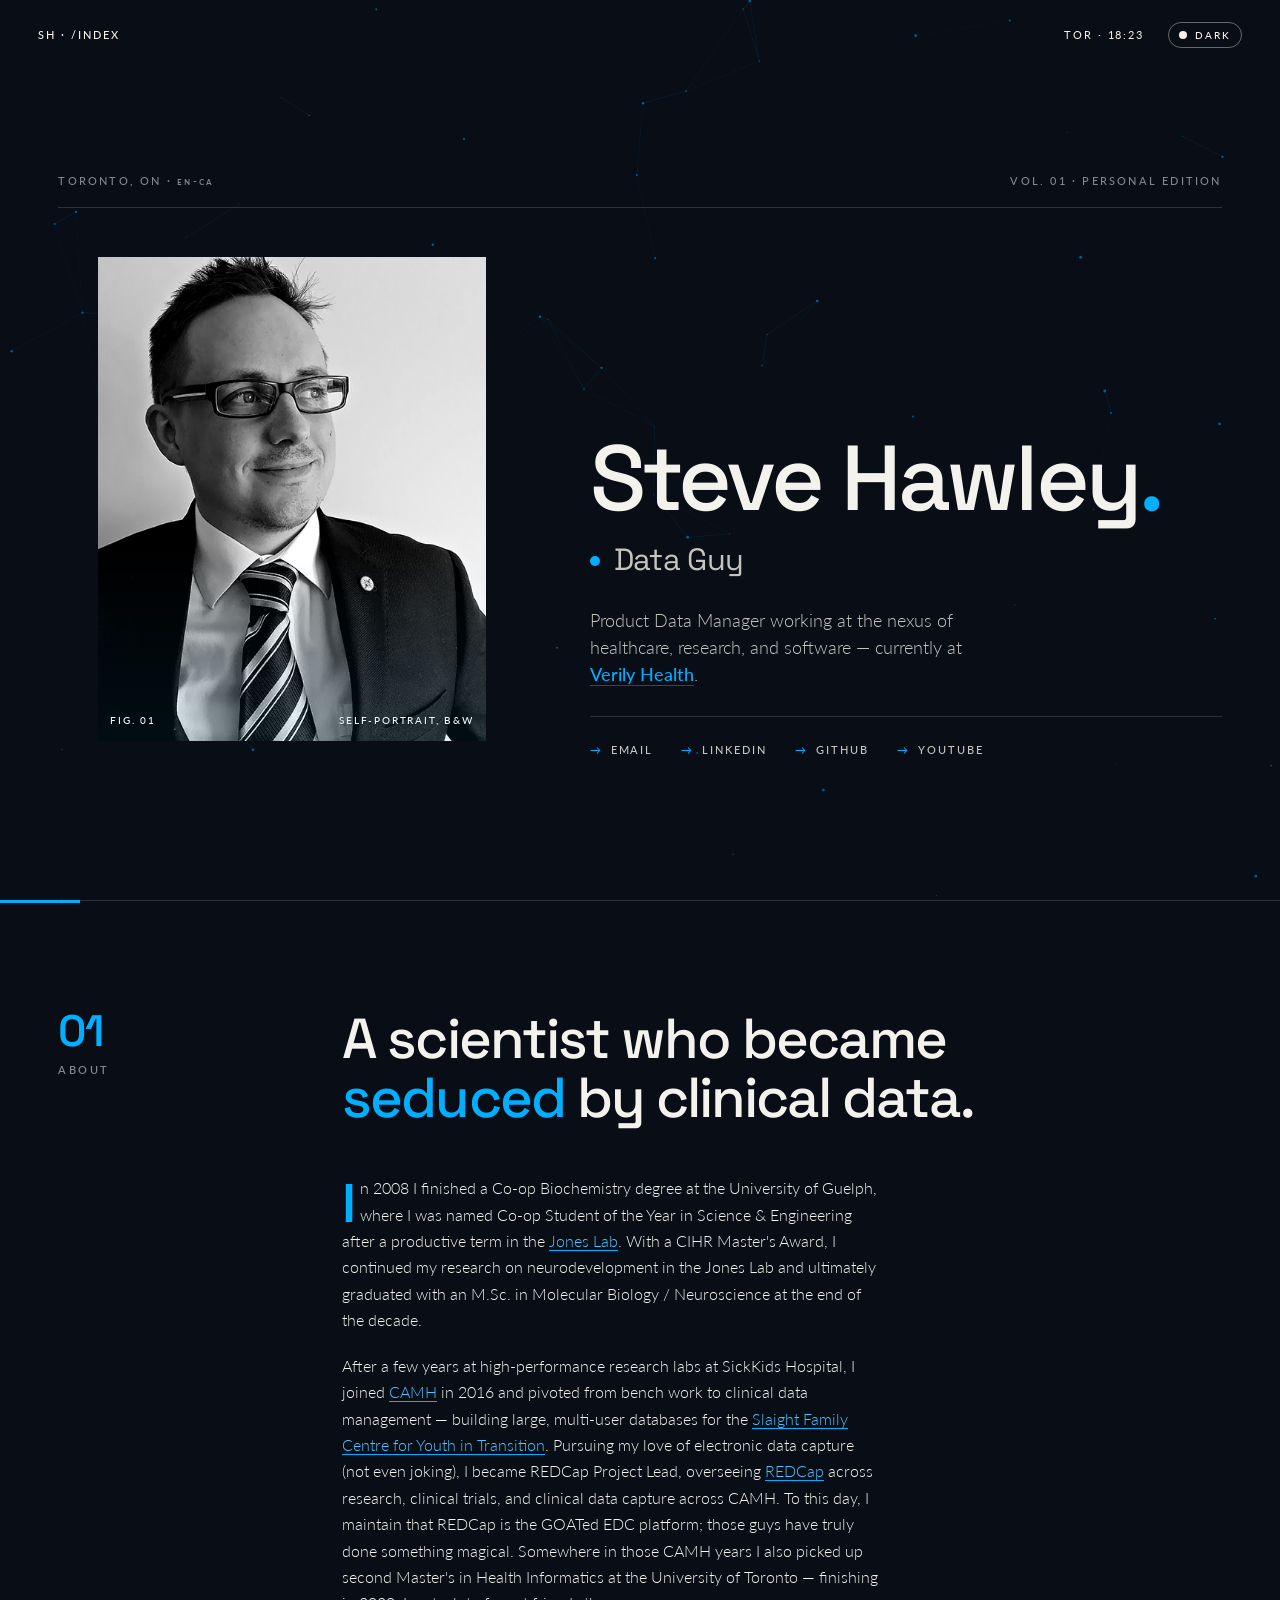
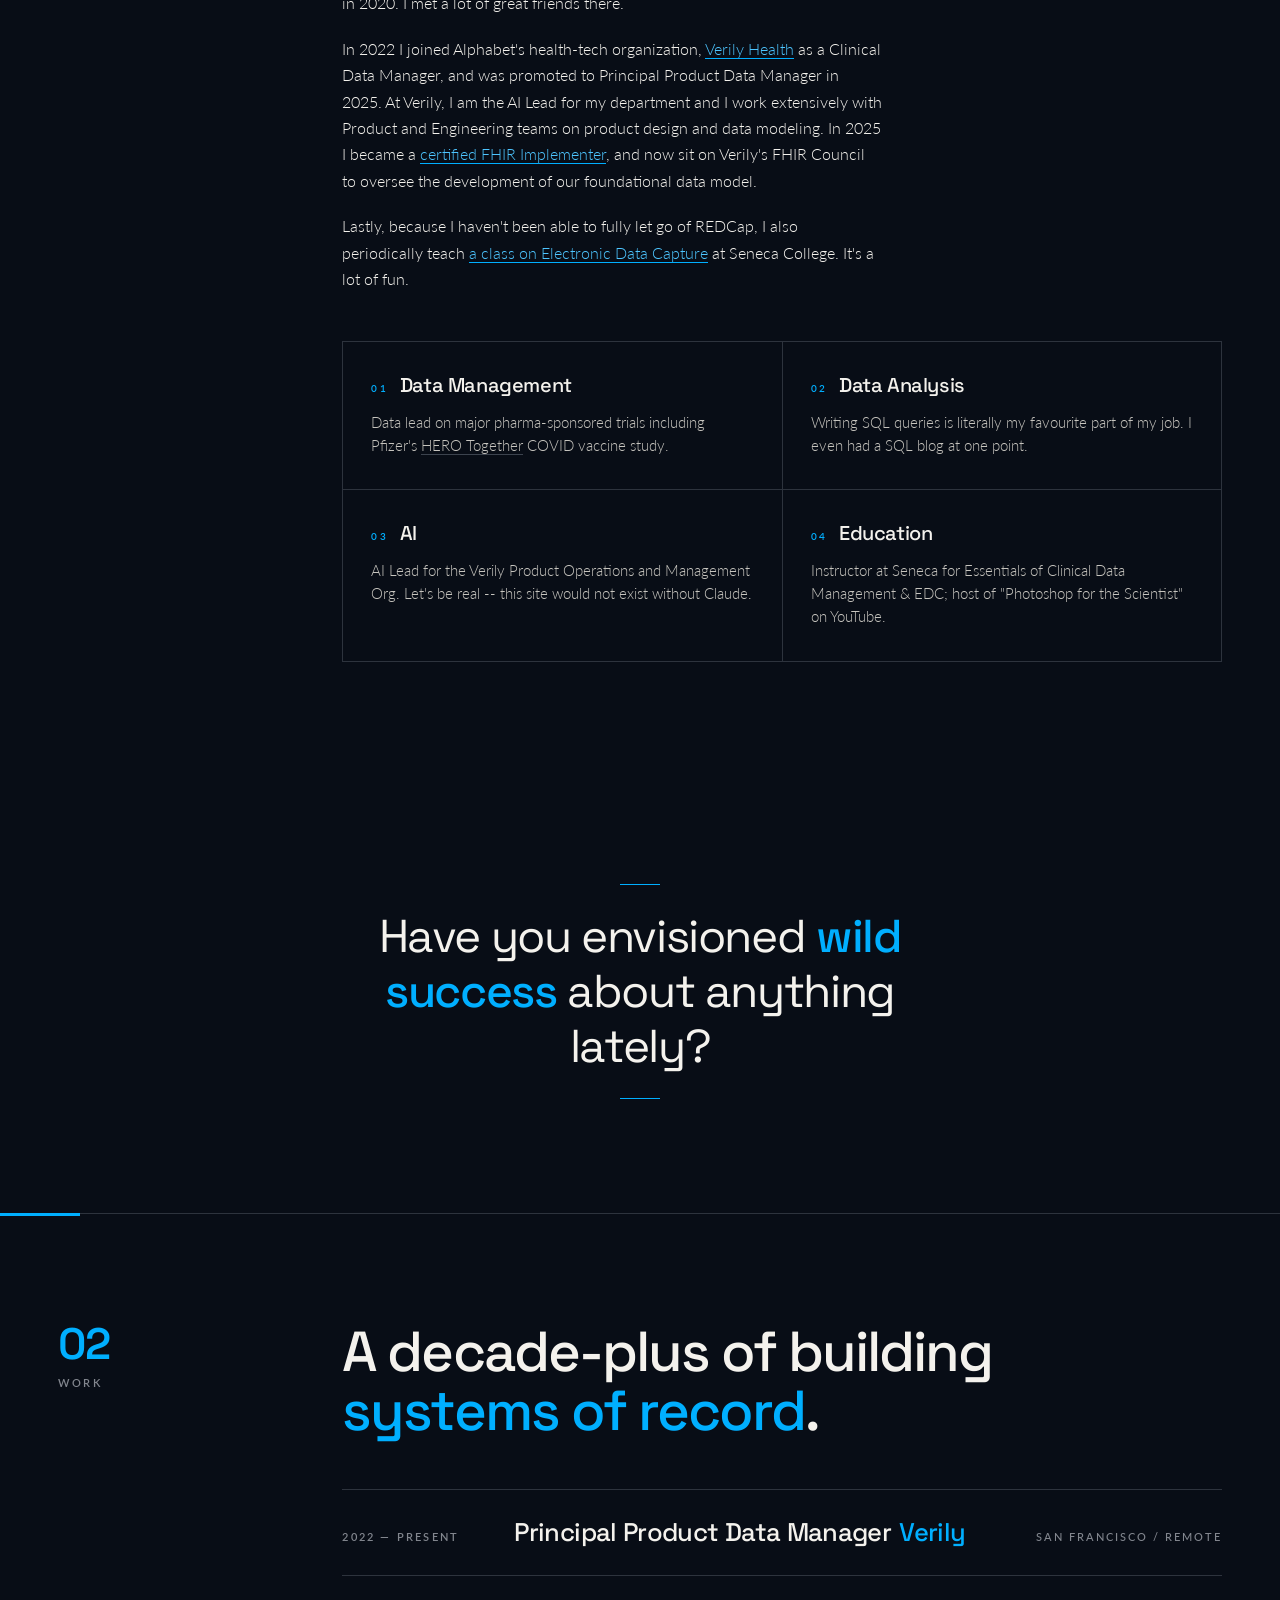
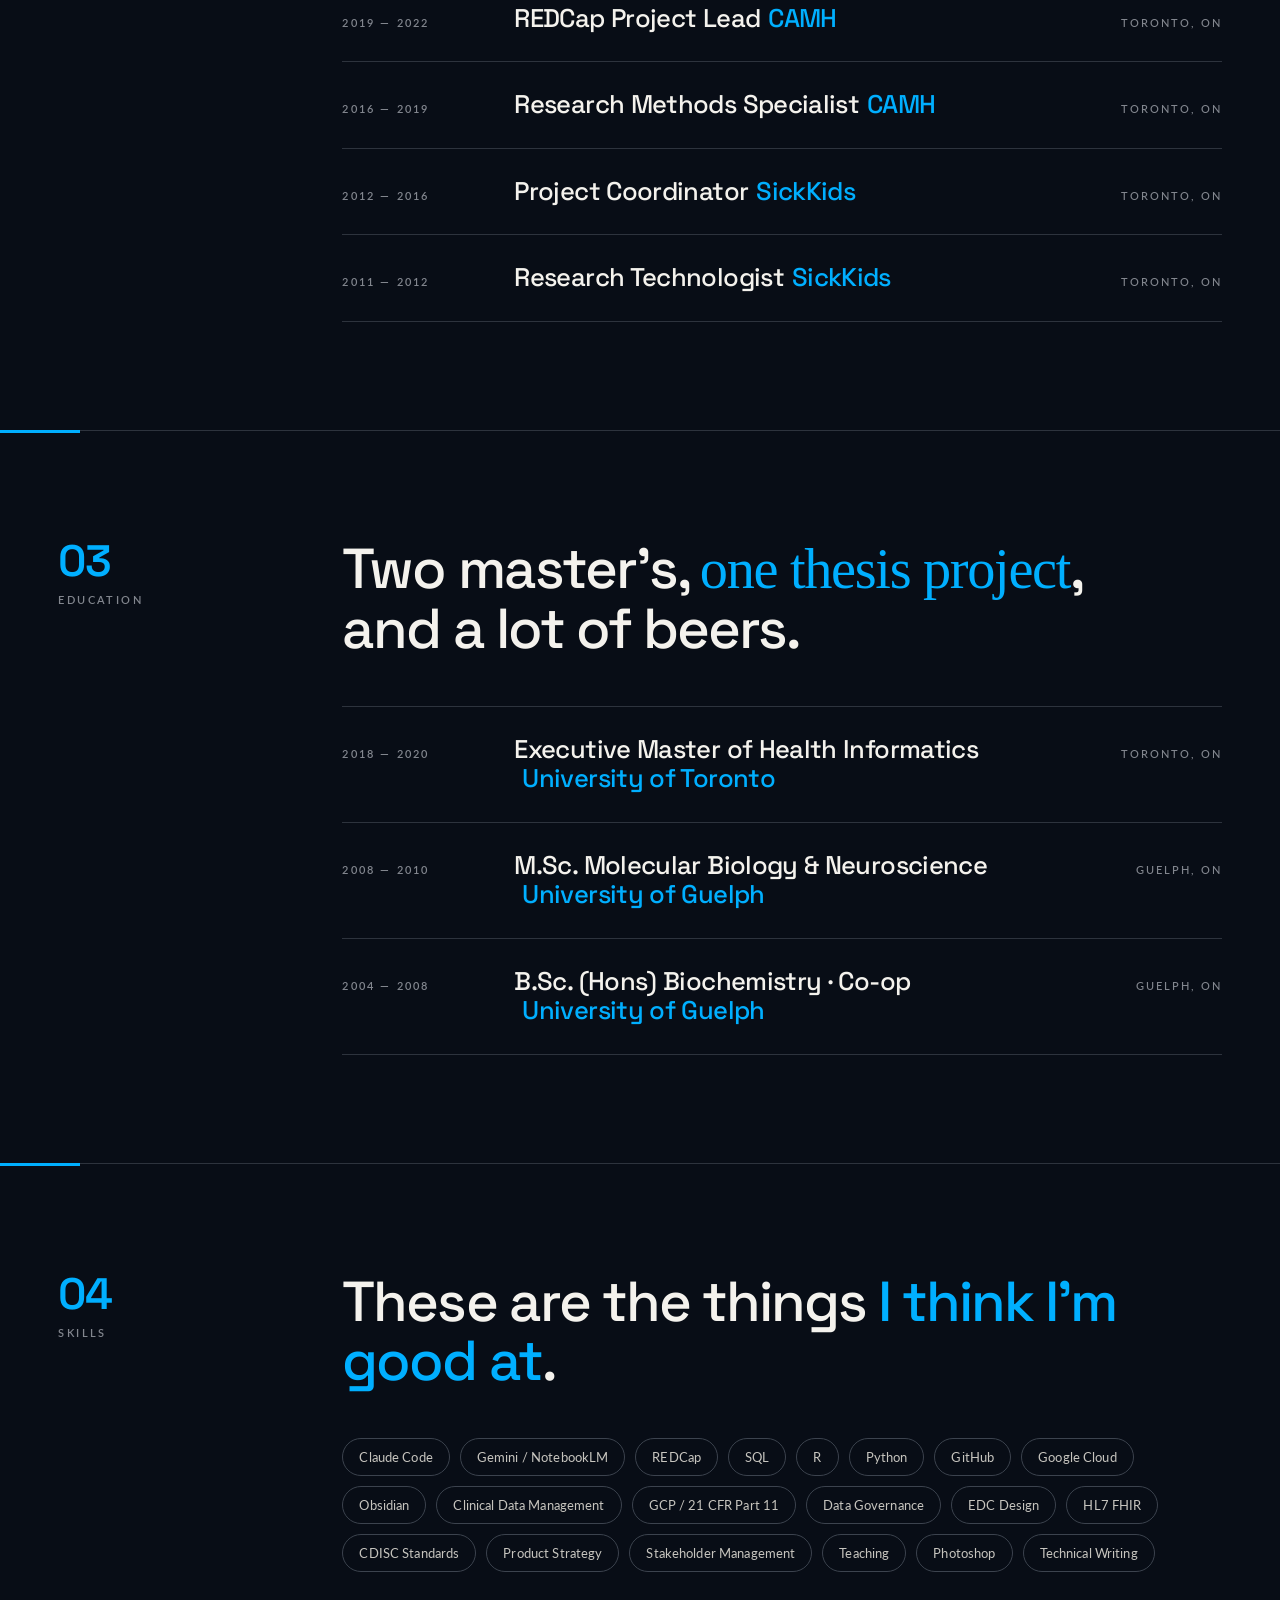
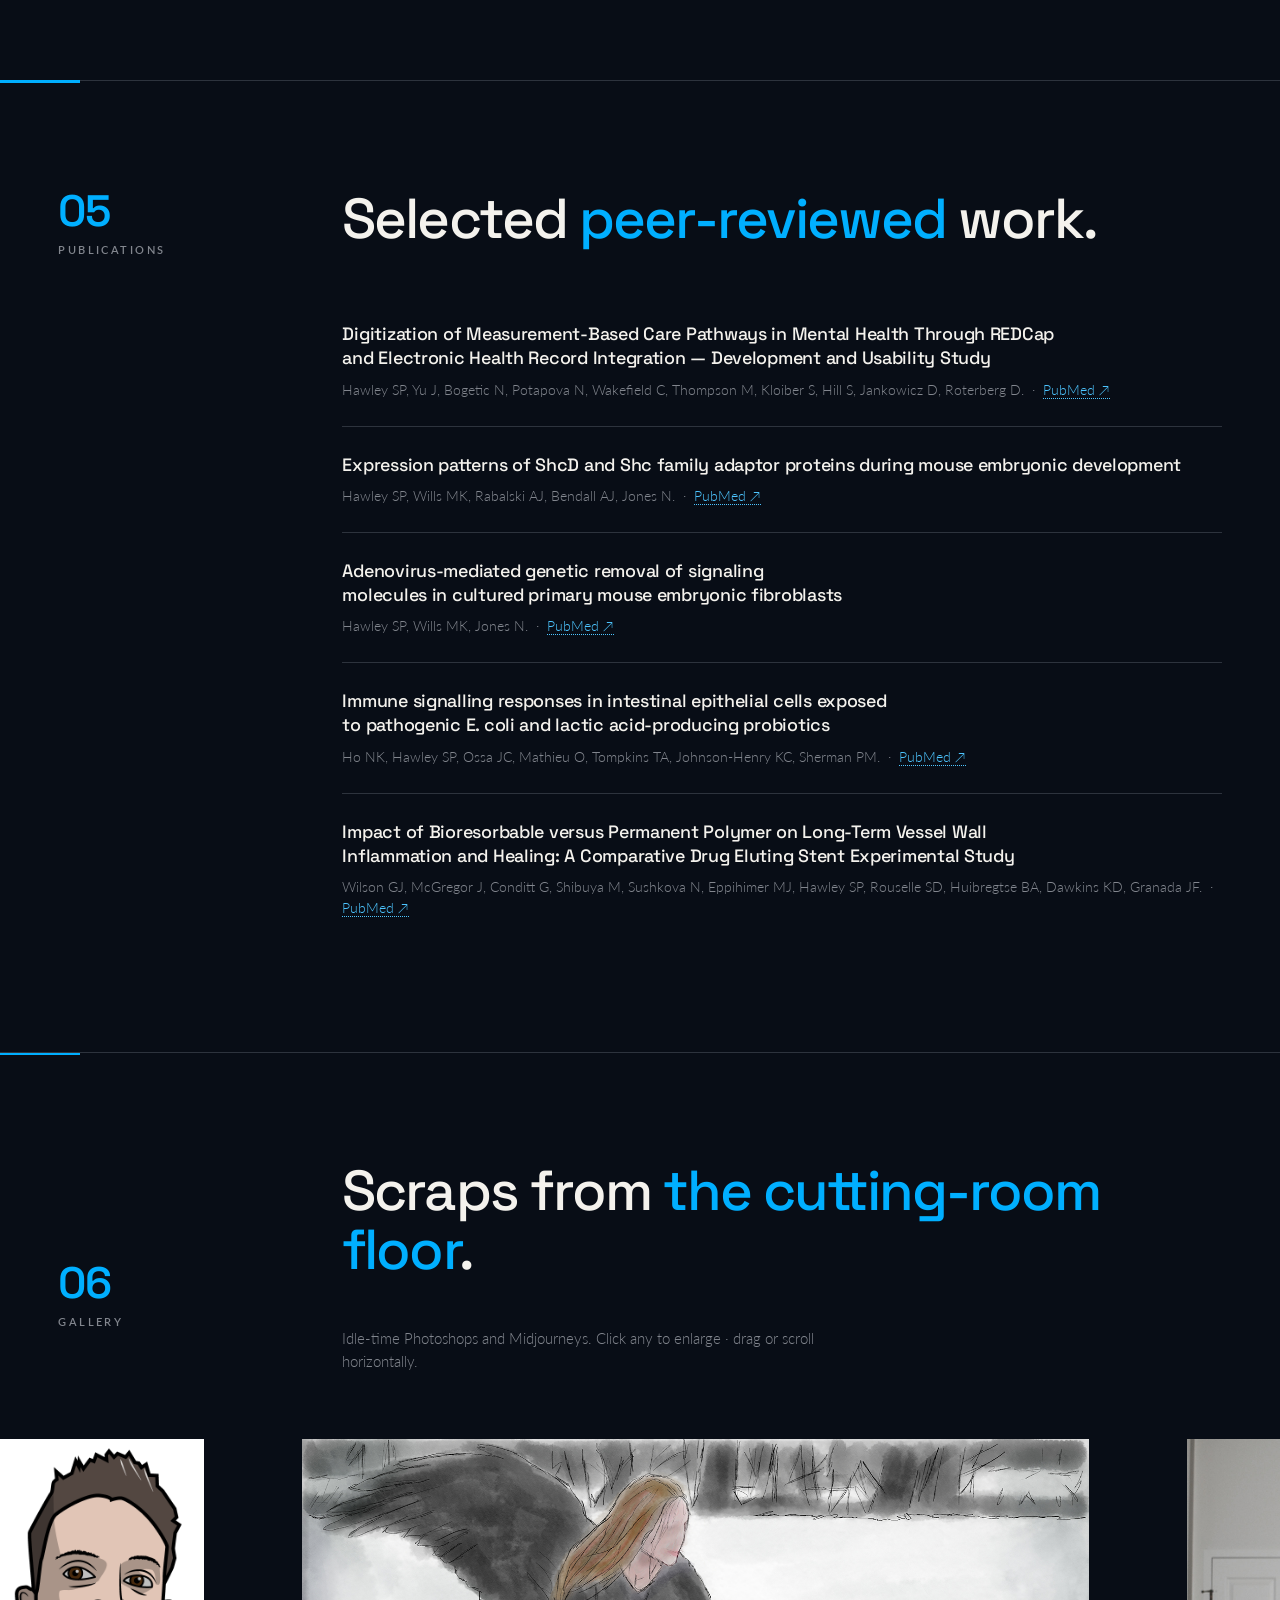
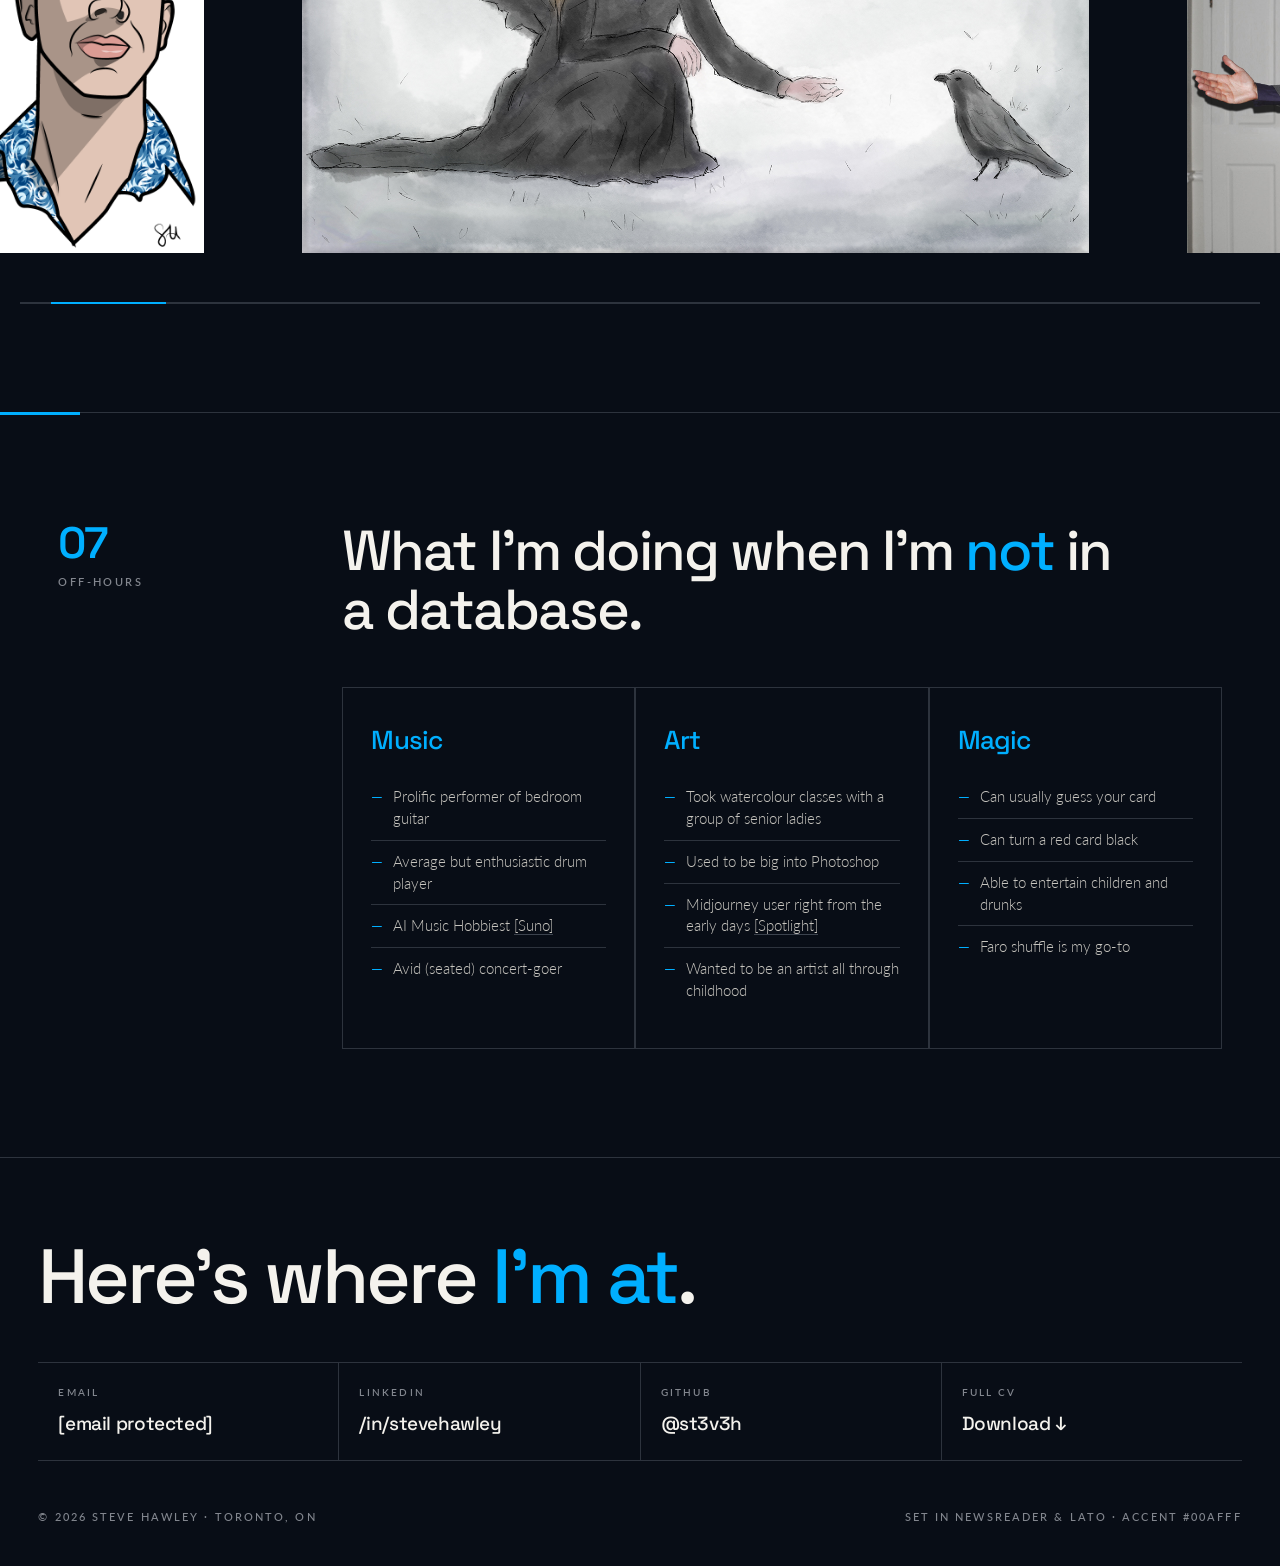
==== index.html @ 1d9aa297 "Update Verily link to use HTTPS" ====
<!DOCTYPE html>
<html lang="en">
<head>
<meta charset="utf-8">
<meta name="viewport" content="width=device-width, initial-scale=1">
<title>Steve Hawley — Product Data Manager</title>

<link rel="preconnect" href="https://fonts.googleapis.com">
<link rel="preconnect" href="https://fonts.gstatic.com" crossorigin>
<link href="https://fonts.googleapis.com/css2?family=Instrument+Serif:ital@0;1&family=Lato:wght@100;300;400;700;900&family=Space+Grotesk:wght@300;400;500;600;700&display=swap" rel="stylesheet">

<script>
  // Tweakable defaults — these live between the markers so the host can persist edits.
  window.__TWEAKS = /*EDITMODE-BEGIN*/{
    "layout": "editorial",
    "background": "particles",
    "accent": "#00afff",
    "theme": "dark"
  }/*EDITMODE-END*/;
</script>

<style>
  :root {
    --accent: #00afff;
    --accent-ink: #0079b3;

    /* Light (default) */
    --bg: oklch(0.985 0.004 85);
    --bg-2: oklch(0.965 0.006 85);
    --bg-3: oklch(0.94 0.008 85);
    --ink: oklch(0.18 0.015 260);
    --ink-2: oklch(0.32 0.015 260);
    --ink-3: oklch(0.52 0.012 260);
    --rule: oklch(0.88 0.01 260);
    --rule-2: oklch(0.82 0.012 260);
    --paper: oklch(1 0 0);

    --display: 'Space Grotesk', 'Lato', -apple-system, sans-serif;
    --serif: 'Instrument Serif', 'Iowan Old Style', Georgia, serif;
    --sans: 'Lato', -apple-system, BlinkMacSystemFont, 'Segoe UI', sans-serif;
    --meta: 'Lato', sans-serif;

    --container: 1240px;
    --gutter: clamp(20px, 3vw, 48px);
  }

  [data-theme="dark"] {
    --bg:  oklch(0.16 0.02 260);
    --bg-2: oklch(0.195 0.022 260);
    --bg-3: oklch(0.23 0.024 260);
    --ink: oklch(0.96 0.006 85);
    --ink-2: oklch(0.82 0.008 85);
    --ink-3: oklch(0.62 0.012 260);
    --rule: oklch(0.32 0.02 260);
    --rule-2: oklch(0.38 0.022 260);
    --paper: oklch(0.14 0.02 260);
    --accent-ink: #4dc5ff;
  }

  /* Global em: never serif italic; blue accents come from specific rules */
  em { font-style: normal; font-family: inherit; }

  * { box-sizing: border-box; }
  html, body { margin: 0; padding: 0; }
  html { scroll-behavior: smooth; }

  body {
    background: var(--bg);
    color: var(--ink);
    font-family: var(--sans);
    font-weight: 400;
    line-height: 1.55;
    font-size: 17px;
    -webkit-font-smoothing: antialiased;
    text-rendering: optimizeLegibility;
    overflow-x: hidden;
    transition: background-color .4s ease, color .4s ease;
  }

  a {
    color: inherit;
    text-decoration: none;
    border-bottom: 1px solid var(--rule-2);
    transition: border-color .2s, color .2s;
  }
  a:hover { color: var(--accent); border-bottom-color: var(--accent); }

  /* ==== Background canvas layer ==== */
  #bg-canvas {
    position: fixed;
    inset: 0;
    z-index: 0;
    pointer-events: none;
    opacity: .9;
  }

  /* ==== Top chrome ==== */
  .chrome {
    position: fixed;
    top: 0; left: 0; right: 0;
    z-index: 50;
    padding: 22px var(--gutter);
    display: flex;
    justify-content: space-between;
    align-items: center;
    mix-blend-mode: difference;
    color: #fff;
    font-family: var(--meta);
    font-weight: 400;
    font-size: 11px;
    letter-spacing: 0.18em;
    text-transform: uppercase;
    pointer-events: none;
  }
  .chrome > * { pointer-events: auto; }
  .chrome .mark { font-weight: 500; }
  .chrome .meta {
    display: flex; gap: 24px;
    align-items: center;
  }
  .theme-toggle {
    display: inline-flex;
    align-items: center;
    gap: 8px;
    background: transparent;
    color: #fff;
    border: 1px solid rgba(255,255,255,.4);
    padding: 6px 10px;
    font-family: var(--meta);
    font-weight: 500;
    font-size: 10px;
    letter-spacing: 0.18em;
    text-transform: uppercase;
    cursor: pointer;
    border-radius: 999px;
    transition: all .2s;
  }
  .theme-toggle:hover { border-color: #fff; background: rgba(255,255,255,.08); }
  .theme-toggle .dot {
    width: 8px; height: 8px; border-radius: 50%;
    background: currentColor;
  }

  /* ==== Layout shell ==== */
  main {
    position: relative;
    z-index: 2;
  }
  .container {
    max-width: var(--container);
    margin: 0 auto;
    padding: 0 var(--gutter);
  }

  /* ========================================================
     HERO
     ======================================================== */
  .hero {
    min-height: 100vh;
    display: grid;
    grid-template-columns: 1fr;
    align-content: center;
    padding: 90px var(--gutter) 60px;
    position: relative;
    max-width: var(--container);
    margin: 0 auto;
  }

  .hero-grid {
    display: grid;
    grid-template-columns: 0.85fr 1.15fr;
    gap: clamp(32px, 5vw, 80px);
    align-items: end;
  }
  @media (max-width: 860px) {
    .hero-grid { grid-template-columns: 1fr; }
  }

  .hero-meta {
    font-family: var(--meta);
    font-weight: 500;
    font-size: 11px;
    letter-spacing: 0.2em;
    text-transform: uppercase;
    color: var(--ink-3);
    display: flex;
    justify-content: space-between;
    margin-bottom: 32px;
    padding-bottom: 18px;
    border-bottom: 1px solid var(--rule);
  }

  .hero h1 {
    font-family: var(--display);
    font-weight: 500;
    font-size: clamp(44px, 7.2vw, 104px);
    line-height: 0.95;
    letter-spacing: -0.04em;
    margin: 0 0 20px;
    color: var(--ink);
    white-space: nowrap;
  }
  .hero h1 .amp {
    font-family: var(--display);
    font-style: normal;
    font-weight: 500;
    color: var(--accent);
  }
  .hero .scramble-line {
    font-family: var(--display);
    font-weight: 400;
    font-size: clamp(20px, 2.4vw, 32px);
    letter-spacing: -0.02em;
    color: var(--ink-2);
    margin: 0 0 28px;
    line-height: 1.2;
    white-space: nowrap;
    overflow: hidden;
    text-overflow: ellipsis;
  }
  .hero .scramble-line::before {
    content: "";
    display: inline-block;
    width: 10px; height: 10px;
    background: var(--accent);
    border-radius: 50%;
    margin-right: 14px;
    vertical-align: middle;
    transform: translateY(-2px);
    animation: pulse 2.4s ease-in-out infinite;
  }
  @keyframes pulse {
    0%, 100% { opacity: 1; transform: translateY(-2px) scale(1); }
    50% { opacity: 0.5; transform: translateY(-2px) scale(0.85); }
  }

  .hero .tagline {
    font-family: var(--sans);
    font-weight: 300;
    font-size: clamp(17px, 1.4vw, 20px);
    line-height: 1.5;
    color: var(--ink-2);
    max-width: 42ch;
    margin: 0 0 28px;
  }
  .hero .tagline em {
    font-style: normal;
    font-weight: 500;
    color: var(--accent);
  }

  .hero-portrait {
    position: relative;
    aspect-ratio: 4/5;
    overflow: hidden;
    background: var(--bg-3);
    max-width: 420px;
  }
  .hero-portrait img {
    width: 100%; height: 100%;
    object-fit: cover;
    object-position: center 20%;
    filter: grayscale(100%) contrast(1.05);
    transition: filter .6s;
  }
  .hero-portrait:hover img { filter: grayscale(0) contrast(1); }
  .hero-portrait::after {
    content: "";
    position: absolute;
    inset: 0;
    background: linear-gradient(180deg, transparent 60%, rgba(0,175,255,0.08));
    pointer-events: none;
  }
  .hero-portrait .caption {
    position: absolute;
    bottom: 12px; left: 12px; right: 12px;
    font-family: var(--meta);
    font-weight: 500;
    font-size: 10px;
    letter-spacing: 0.18em;
    text-transform: uppercase;
    color: #fff;
    display: flex;
    justify-content: space-between;
    text-shadow: 0 1px 2px rgba(0,0,0,.5);
  }

  .hero-contact {
    display: flex;
    flex-wrap: wrap;
    gap: 10px 28px;
    font-family: var(--meta);
    font-weight: 500;
    font-size: 11px;
    letter-spacing: 0.18em;
    text-transform: uppercase;
    color: var(--ink-2);
    padding-top: 24px;
    border-top: 1px solid var(--rule);
    margin-top: 8px;
  }
  .hero-contact a { border-bottom: none; display: inline-flex; align-items: center; gap: 8px; }
  .hero-contact a::before {
    content: "→";
    color: var(--accent);
    transition: transform .2s;
  }
  .hero-contact a:hover::before { transform: translateX(4px); }

  /* ========================================================
     SECTION scaffolding
     ======================================================== */
  section.chapter {
    padding: clamp(80px, 12vh, 140px) 0;
    border-top: 1px solid var(--rule);
    position: relative;
    background: var(--bg);
  }
  section.chapter::before {
    content: "";
    position: absolute;
    top: -1px; left: 0;
    width: 80px; height: 3px;
    background: var(--accent);
  }

  .chapter-inner {
    max-width: var(--container);
    margin: 0 auto;
    padding: 0 var(--gutter);
    display: grid;
    grid-template-columns: 220px 1fr;
    gap: clamp(24px, 5vw, 80px);
  }
  @media (max-width: 860px) {
    .chapter-inner { grid-template-columns: 1fr; gap: 32px; }
  }

  .chapter-label {
    font-family: var(--meta);
    font-weight: 600;
    font-size: 11px;
    letter-spacing: 0.22em;
    text-transform: uppercase;
    color: var(--ink-3);
    position: sticky;
    top: 100px;
    align-self: start;
  }
  .chapter-label .num {
    display: block;
    font-family: var(--display);
    font-style: normal;
    font-size: 44px;
    line-height: 1;
    color: var(--accent);
    margin-bottom: 8px;
    font-weight: 600;
    letter-spacing: -0.04em;
  }
  @media (max-width: 860px) {
    .chapter-label { position: static; }
  }

  .chapter-title {
    font-family: var(--display);
    font-size: clamp(32px, 4.4vw, 60px);
    line-height: 1.05;
    font-weight: 500;
    margin: 0 0 48px;
    letter-spacing: -0.035em;
    max-width: 22ch;
  }
  .chapter-title em {
    font-style: normal;
    font-weight: 500;
    color: var(--accent);
  }

  /* ==== About / intro prose ==== */
  .prose {
    font-family: var(--sans);
    font-size: clamp(16px, 1.2vw, 18px);
    line-height: 1.65;
    font-weight: 300;
    max-width: 60ch;
    color: var(--ink);
  }
  .prose p { margin: 0 0 1.2em; text-wrap: pretty; }
  .prose p:first-child::first-letter {
    font-family: var(--display);
    font-style: normal;
    font-size: 3.4em;
    line-height: 0.9;
    float: left;
    padding: 0.06em 0.1em 0 0;
    color: var(--accent);
    font-weight: 600;
    letter-spacing: -0.04em;
  }
  .prose a { color: var(--accent-ink); border-bottom-color: var(--accent); }
  .prose a:hover { color: var(--accent); }

  /* ==== Expertise row ==== */
  .expertise-grid {
    display: grid;
    grid-template-columns: repeat(2, 1fr);
    gap: 1px;
    background: var(--rule);
    border: 1px solid var(--rule);
    margin-top: 48px;
  }
  @media (max-width: 640px) { .expertise-grid { grid-template-columns: 1fr; } }
  .expertise-cell {
    background: var(--bg);
    padding: 28px 28px 32px;
  }
  .expertise-cell h4 {
    font-family: var(--display);
    font-size: 20px;
    font-weight: 500;
    margin: 0 0 10px;
    letter-spacing: -0.02em;
    display: flex;
    align-items: baseline;
    gap: 12px;
  }
  .expertise-cell h4::before {
    content: attr(data-num);
    font-family: var(--meta);
    font-weight: 600;
    font-size: 10px;
    color: var(--accent);
    letter-spacing: 0.22em;
  }
  .expertise-cell p {
    margin: 0;
    font-size: 14.5px;
    line-height: 1.6;
    font-weight: 300;
    color: var(--ink-2);
  }

  /* ==== Timeline (experience/education) ==== */
  .timeline {
    border-top: 1px solid var(--rule);
  }
  .tl-row {
    display: grid;
    grid-template-columns: 140px 1fr auto;
    gap: 32px;
    padding: 28px 0;
    border-bottom: 1px solid var(--rule);
    align-items: baseline;
    transition: background .3s;
    position: relative;
  }
  .tl-row::before {
    content: "";
    position: absolute;
    left: -12px;
    top: 50%;
    width: 6px; height: 6px;
    border-radius: 50%;
    background: var(--accent);
    opacity: 0;
    transform: translateY(-50%) scale(0);
    transition: all .3s;
  }
  .tl-row:hover::before { opacity: 1; transform: translateY(-50%) scale(1); }
  .tl-row:hover .tl-title { color: var(--accent); }
  @media (max-width: 640px) {
    .tl-row { grid-template-columns: 1fr; gap: 6px; padding: 22px 0; }
  }
  .tl-date {
    font-family: var(--meta);
    font-weight: 600;
    font-size: 11px;
    letter-spacing: 0.2em;
    text-transform: uppercase;
    color: var(--ink-3);
    padding-top: 4px;
  }
  .tl-title {
    font-family: var(--display);
    font-size: clamp(20px, 2vw, 26px);
    font-weight: 500;
    line-height: 1.15;
    margin: 0;
    letter-spacing: -0.025em;
    transition: color .2s;
  }
  .tl-title .org {
    display: inline-block;
    font-style: normal;
    font-weight: 500;
    color: var(--accent);
    margin-left: 8px;
    font-size: 1em;
    letter-spacing: -0.025em;
  }
  .tl-place {
    font-family: var(--meta);
    font-weight: 500;
    font-size: 11px;
    letter-spacing: 0.18em;
    text-transform: uppercase;
    color: var(--ink-3);
    white-space: nowrap;
  }
  @media (max-width: 640px) {
    .tl-place { margin-top: 4px; }
  }

  /* ==== Skill tags ==== */
  .skills {
    display: flex;
    flex-wrap: wrap;
    gap: 10px;
    margin-top: 32px;
  }
  .skill {
    font-family: var(--sans);
    font-weight: 400;
    font-size: 13px;
    padding: 8px 16px;
    border: 1px solid var(--rule-2);
    border-radius: 999px;
    color: var(--ink-2);
    transition: all .2s;
    cursor: default;
    letter-spacing: 0.01em;
  }
  .skill:hover {
    color: var(--accent);
    border-color: var(--accent);
    transform: translateY(-1px);
  }

  /* ==== Publications ==== */
  .pub {
    padding: 26px 0;
    border-bottom: 1px solid var(--rule);
  }
  .pub:last-child { border-bottom: none; }
  .pub .pub-title {
    font-family: var(--display);
    font-size: clamp(17px, 1.4vw, 20px);
    line-height: 1.35;
    font-weight: 500;
    margin: 0 0 8px;
    max-width: 70ch;
    text-wrap: balance;
    letter-spacing: -0.015em;
  }
  .pub .pub-authors {
    font-family: var(--sans);
    font-weight: 300;
    font-size: 14px;
    color: var(--ink-3);
    line-height: 1.5;
    margin: 0;
  }
  .pub .pub-authors a { color: var(--accent-ink); border-bottom: 1px dotted var(--accent-ink); }

  /* ==== Interests / playful zone ==== */
  .interest-grid {
    display: grid;
    grid-template-columns: repeat(3, 1fr);
    gap: 2px;
    background: var(--rule);
    border: 1px solid var(--rule);
  }
  @media (max-width: 860px) { .interest-grid { grid-template-columns: 1fr; } }
  .interest-card {
    background: var(--bg);
    padding: 32px 28px 36px;
  }
  .interest-card h4 {
    font-family: var(--display);
    font-style: normal;
    font-weight: 500;
    font-size: 26px;
    margin: 0 0 16px;
    color: var(--accent);
    letter-spacing: -0.03em;
  }
  .interest-card ul {
    margin: 0;
    padding: 0;
    list-style: none;
  }
  .interest-card li {
    font-family: var(--sans);
    font-weight: 300;
    font-size: 14.5px;
    line-height: 1.5;
    padding: 10px 0 10px 22px;
    border-top: 1px solid var(--rule);
    position: relative;
    color: var(--ink-2);
  }
  .interest-card li:first-child { border-top: none; }
  .interest-card li::before {
    content: "—";
    position: absolute;
    left: 0;
    color: var(--accent);
  }

  /* ==== Pull quote ==== */
  .pullquote {
    font-family: var(--display);
    font-weight: 400;
    font-size: clamp(26px, 3.6vw, 48px);
    line-height: 1.2;
    color: var(--ink);
    text-align: center;
    padding: 90px var(--gutter);
    max-width: 24ch;
    margin: 0 auto;
    letter-spacing: -0.03em;
    position: relative;
  }
  .pullquote em {
    color: var(--accent);
    font-style: normal;
    font-weight: 500;
  }
  .pullquote::before, .pullquote::after {
    content: "";
    display: block;
    width: 40px;
    height: 1px;
    background: var(--accent);
    margin: 24px auto;
  }
  .pullquote .highlight { color: var(--accent); font-weight: 500; }

  /* ==== Footer / contact ==== */
  footer.end {
    border-top: 1px solid var(--rule);
    padding: 80px var(--gutter) 40px;
    background: var(--bg);
    position: relative;
    z-index: 2;
  }
  .end-inner {
    max-width: var(--container);
    margin: 0 auto;
  }
  .end-head {
    font-family: var(--display);
    font-size: clamp(40px, 6vw, 88px);
    line-height: 1;
    font-weight: 500;
    letter-spacing: -0.04em;
    margin: 0 0 48px;
  }
  .end-head em {
    font-style: normal;
    font-weight: 500;
    color: var(--accent);
  }
  .contact-list {
    display: grid;
    grid-template-columns: repeat(4, 1fr);
    gap: 1px;
    background: var(--rule);
    border-top: 1px solid var(--rule);
    border-bottom: 1px solid var(--rule);
    margin-bottom: 48px;
  }
  @media (max-width: 860px) { .contact-list { grid-template-columns: repeat(2, 1fr); } }
  @media (max-width: 480px) { .contact-list { grid-template-columns: 1fr; } }
  .contact-cell {
    background: var(--bg);
    padding: 22px 20px;
    transition: background .2s;
    display: block;
    border-bottom: none;
  }
  .contact-cell:hover { background: var(--bg-2); color: var(--accent); }
  .contact-cell .lbl {
    font-family: var(--meta);
    font-weight: 600;
    font-size: 10px;
    letter-spacing: 0.22em;
    text-transform: uppercase;
    color: var(--ink-3);
    display: block;
    margin-bottom: 8px;
  }
  .contact-cell .val {
    font-family: var(--display);
    font-size: 19px;
    font-weight: 500;
    letter-spacing: -0.02em;
  }
  .colophon {
    display: flex;
    justify-content: space-between;
    flex-wrap: wrap;
    gap: 16px;
    font-family: var(--meta);
    font-weight: 500;
    font-size: 10.5px;
    letter-spacing: 0.2em;
    text-transform: uppercase;
    color: var(--ink-3);
  }

  /* ============================================================
     GALLERY
     ============================================================ */
  .gallery-chapter { overflow: hidden; }
  .gallery-header { margin-bottom: 48px; }
  .gallery-sub {
    font-family: var(--sans);
    font-weight: 300;
    font-size: 15px;
    color: var(--ink-3);
    margin: 0;
    max-width: 56ch;
  }
  .gallery-strip {
    display: flex;
    gap: 18px;
    overflow-x: auto;
    overflow-y: hidden;
    padding: 0 var(--gutter) 32px;
    margin: 0 calc(-1 * var(--gutter));
    scroll-snap-type: x mandatory;
    scrollbar-width: none;
    cursor: grab;
    scroll-behavior: smooth;
  }
  .gallery-strip::-webkit-scrollbar { display: none; }
  .gallery-strip.dragging { cursor: grabbing; scroll-behavior: auto; }
  .gallery-strip.dragging .gallery-item { pointer-events: none; }
  .gallery-item {
    flex: 0 0 auto;
    height: clamp(300px, 46vh, 460px);
    background: var(--bg-3);
    overflow: hidden;
    position: relative;
    scroll-snap-align: start;
    cursor: zoom-in;
    transition: transform .35s cubic-bezier(.2,.8,.2,1);
  }
  .gallery-item:hover { transform: translateY(-4px); }
  .gallery-item img {
    height: 100%;
    width: auto;
    display: block;
    user-select: none;
    -webkit-user-drag: none;
  }
  .gallery-item::after {
    content: "";
    position: absolute; inset: 0;
    background: linear-gradient(135deg, transparent 60%, rgba(0,175,255,0));
    transition: background .3s;
    pointer-events: none;
  }
  .gallery-item:hover::after {
    background: linear-gradient(135deg, transparent 40%, rgba(0,175,255,0.18));
  }
  .gallery-footrule {
    max-width: var(--container);
    margin: 0 auto;
    padding: 0 var(--gutter);
    height: 2px;
    background: var(--rule);
    position: relative;
  }
  .gallery-progress {
    position: absolute;
    left: var(--gutter); top: 0; bottom: 0;
    width: 20%;
    background: var(--accent);
    transition: width .1s linear, left .1s linear;
  }

  /* Lightbox */
  .lightbox {
    position: fixed;
    inset: 0;
    background: rgba(8,12,22,0.94);
    z-index: 300;
    display: none;
    align-items: center;
    justify-content: center;
    padding: 40px;
    backdrop-filter: blur(8px);
    -webkit-backdrop-filter: blur(8px);
  }
  .lightbox.open { display: flex; animation: fadein .25s ease; }
  @keyframes fadein { from { opacity: 0; } to { opacity: 1; } }
  .lightbox img {
    max-width: 100%;
    max-height: 100%;
    object-fit: contain;
    box-shadow: 0 20px 80px rgba(0,0,0,.6);
  }
  .lb-close, .lb-nav {
    position: absolute;
    background: transparent;
    color: #fff;
    border: 1px solid rgba(255,255,255,.3);
    width: 48px; height: 48px;
    border-radius: 50%;
    cursor: pointer;
    font-family: var(--meta);
    font-size: 18px;
    display: flex; align-items: center; justify-content: center;
    transition: all .2s;
  }
  .lb-close:hover, .lb-nav:hover { background: var(--accent); border-color: var(--accent); }
  .lb-close { top: 24px; right: 24px; }
  .lb-nav.prev { left: 24px; top: 50%; transform: translateY(-50%); }
  .lb-nav.next { right: 24px; top: 50%; transform: translateY(-50%); }
  .lb-counter {
    position: absolute;
    bottom: 24px; left: 50%; transform: translateX(-50%);
    color: rgba(255,255,255,.7);
    font-family: var(--meta);
    font-weight: 500;
    font-size: 11px;
    letter-spacing: 0.2em;
  }

  /* ==== Reveal animation ==== */
  .reveal {
    opacity: 0;
    transform: translateY(18px);
    transition: opacity 0.8s cubic-bezier(.2,.8,.2,1), transform 0.8s cubic-bezier(.2,.8,.2,1);
  }
  .reveal.in {
    opacity: 1;
    transform: translateY(0);
  }
  .reveal.d1 { transition-delay: 0.06s; }
  .reveal.d2 { transition-delay: 0.12s; }
  .reveal.d3 { transition-delay: 0.18s; }
  .reveal.d4 { transition-delay: 0.24s; }
  .reveal.d5 { transition-delay: 0.30s; }

  /* ==== Tweaks panel ==== */
  #tweaks-panel {
    position: fixed;
    bottom: 20px;
    right: 20px;
    z-index: 200;
    width: 280px;
    background: var(--paper);
    border: 1px solid var(--rule-2);
    border-radius: 12px;
    padding: 16px;
    box-shadow: 0 10px 40px rgba(0,0,0,.12), 0 2px 8px rgba(0,0,0,.06);
    font-family: var(--meta);
    font-size: 11px;
    letter-spacing: 0.06em;
    color: var(--ink);
    display: none;
  }
  #tweaks-panel.open { display: block; }
  #tweaks-panel h5 {
    margin: 0 0 14px;
    font-family: var(--meta);
    font-size: 10px;
    letter-spacing: 0.22em;
    text-transform: uppercase;
    color: var(--ink-3);
    font-weight: 700;
  }
  #tweaks-panel .tweak-row { margin-bottom: 14px; }
  #tweaks-panel .tweak-row:last-child { margin-bottom: 0; }
  #tweaks-panel label {
    display: block;
    font-family: var(--meta);
    font-weight: 600;
    font-size: 10px;
    letter-spacing: 0.2em;
    text-transform: uppercase;
    color: var(--ink-3);
    margin-bottom: 6px;
  }
  #tweaks-panel .opts {
    display: flex;
    gap: 4px;
    flex-wrap: wrap;
  }
  #tweaks-panel .opts button {
    flex: 1;
    min-width: 0;
    padding: 8px 10px;
    background: var(--bg-2);
    color: var(--ink-2);
    border: 1px solid var(--rule);
    font-family: var(--meta);
    font-weight: 600;
    font-size: 10px;
    letter-spacing: 0.14em;
    text-transform: uppercase;
    cursor: pointer;
    border-radius: 6px;
    transition: all .15s;
  }
  #tweaks-panel .opts button:hover { color: var(--ink); border-color: var(--rule-2); }
  #tweaks-panel .opts button.active {
    background: var(--accent);
    color: #fff;
    border-color: var(--accent);
  }
  #tweaks-panel .swatch-row { display: flex; gap: 6px; }
  #tweaks-panel .swatch-row button {
    width: 28px; height: 28px;
    border-radius: 50%;
    border: 2px solid transparent;
    cursor: pointer;
    padding: 0;
  }
  #tweaks-panel .swatch-row button.active { border-color: var(--ink); }

  /* ============================================================
     LAYOUT VARIATION: MINIMAL
     ============================================================ */
  body[data-layout="minimal"] .hero h1 { font-size: clamp(40px, 5.6vw, 80px); font-weight: 300; letter-spacing: -0.03em; }
  body[data-layout="minimal"] .hero-grid { grid-template-columns: 1fr; max-width: 780px; }
  body[data-layout="minimal"] .hero-portrait {
    position: absolute;
    top: 90px; right: var(--gutter);
    width: 140px;
    aspect-ratio: 1;
    border-radius: 50%;
  }
  @media (max-width: 860px) {
    body[data-layout="minimal"] .hero-portrait { position: relative; top: 0; right: 0; width: 120px; margin-bottom: 24px; }
  }
  body[data-layout="minimal"] section.chapter::before { display: none; }
  body[data-layout="minimal"] .chapter-label .num { font-size: 28px; }
  body[data-layout="minimal"] .chapter-title { font-size: clamp(28px, 3.6vw, 48px); }
  body[data-layout="minimal"] .prose p:first-child::first-letter {
    font-size: 1em;
    float: none;
    padding: 0;
    color: inherit;
  }

  /* ============================================================
     LAYOUT VARIATION: MONO (terminal-tinged editorial)
     ============================================================ */
  /* Mono variant now reads as a wider, display-sans expression */
  body[data-layout="mono"] .hero h1 {
    font-weight: 700;
    letter-spacing: -0.05em;
  }
  body[data-layout="mono"] .chapter-title {
    font-weight: 700;
    letter-spacing: -0.05em;
  }

  body[data-layout="mono"] .end-head {
    font-weight: 700;
    letter-spacing: -0.05em;
  }
</style>
</head>
<body data-theme="dark" data-layout="editorial">

<canvas id="bg-canvas"></canvas>

<div class="chrome">
  <div class="mark">SH · /index</div>
  <div class="meta">
    <span class="clock" id="clock">—</span>
    <button class="theme-toggle" id="theme-toggle" aria-label="Toggle theme">
      <span class="dot"></span>
      <span class="label">Light</span>
    </button>
  </div>
</div>

<main>

  <!-- ================== HERO ================== -->
  <header class="hero">
    <div class="hero-meta reveal">
      <span>Toronto, ON · ᴇɴ-ᴄᴀ</span>
      <span>Vol. 01 · Personal Edition</span>
    </div>

    <div class="hero-grid">
      <figure class="hero-portrait reveal d1">
        <img src="assets/img-profile.jpg" alt="Portrait of Steve Hawley">
        <figcaption class="caption">
          <span>Fig. 01</span>
          <span>Self-portrait, B&amp;W</span>
        </figcaption>
      </figure>

      <div>
        <h1 class="reveal d2">Steve Hawley<span class="amp">.</span></h1>

        <p class="scramble-line reveal d3"><span id="scramble">Data Guy</span></p>

        <p class="tagline reveal d3">
          Product Data Manager working at the nexus of healthcare, research, and software — currently at <em><a href="https://verily.com">Verily Health</a></em>.
        </p>

        <div class="hero-contact reveal d4">
          <a href="mailto:stevehawley85@gmail.com">Email</a>
          <a href="https://www.linkedin.com/in/stevehawley" target="_blank" rel="noopener">LinkedIn</a>
          <a href="https://github.com/st3v3h" target="_blank" rel="noopener">GitHub</a>
          <a href="https://www.youtube.com/channel/UCcxQOytJt6vDrsaIIseT7DQ" target="_blank" rel="noopener">YouTube</a>
        </div>
      </div>
    </div>
  </header>

  <!-- ================== ABOUT ================== -->
  <section class="chapter" id="about">
    <div class="chapter-inner">
      <div class="chapter-label reveal">
        <span class="num">01</span>
        About
      </div>
      <div>
        <h2 class="chapter-title reveal">A scientist who became <em>seduced</em> by clinical data.</h2>
        <div class="prose reveal d1">
          <p>
            In 2008 I finished a Co-op Biochemistry degree at the University of Guelph, where I was named Co-op Student of the Year in Science &amp; Engineering after a productive term in the <a href="http://www.thejoneslab.ca/Jones_Lab/Home.html" target="_blank" rel="noopener">Jones Lab</a>. With a CIHR Master's Award, I continued my research on neurodevelopment in the Jones Lab and ultimately graduated with an M.Sc. in Molecular Biology / Neuroscience at the end of the decade.
          </p>
          <p>
            After a few years at high-performance research labs at SickKids Hospital, I joined <a href="https://www.camh.ca" target="_blank" rel="noopener">CAMH</a> in 2016 and pivoted from bench work to clinical data management — building large, multi-user databases for the <a href="https://www.camh.ca/en/science-and-research/institutes-and-centres/slaight-family-centre-for-youth-in-transition" target="_blank" rel="noopener">Slaight Family Centre for Youth in Transition</a>. Pursuing my love of electronic data capture (not even joking), I became REDCap Project Lead, overseeing <a href="https://www.project-redcap.org/" target="_blank" rel="noopener">REDCap</a> across research, clinical trials, and clinical data capture across CAMH. To this day, I maintain that REDCap is the GOATed EDC platform; those guys have truly done something magical. Somewhere in those CAMH years I also picked up second Master's in Health Informatics at the University of Toronto — finishing in 2020. I met a lot of great friends there.
          </p>
          <p>
            In 2022 I joined Alphabet's health-tech organization, <a href="https://verily.com/" target="_blank" rel="noopener">Verily Health</a> as a Clinical Data Manager, and was promoted to Principal Product Data Manager in 2025. At Verily, I am the AI Lead for my department and I work extensively with Product and Engineering teams on product design and data modeling. In 2025 I became a <a href="https://www.hl7.org/training/fhir-exam.cfm">certified FHIR Implementer</a>, and now sit on Verily's FHIR Council to oversee the development of our foundational data model.
          </p>
          <p>
            Lastly, because I haven't been able to fully let go of REDCap, I also periodically teach <a href="https://www.senecacollege.ca/ce/classes/DME100.html" target="_blank" rel="noopener">a class on Electronic Data Capture</a> at Seneca College. It's a lot of fun.
          </p>
        </div>

        <div class="expertise-grid reveal d2">
          <div class="expertise-cell">
            <h4 data-num="01">Data Management</h4>
            <p>Data lead on major pharma-sponsored trials including Pfizer's <a href="https://heroesresearch.org/together/" target="_blank" rel="noopener">HERO Together</a> COVID vaccine study.</p>
          </div>
          <div class="expertise-cell">
            <h4 data-num="02">Data Analysis</h4>
            <p>Writing SQL queries is literally my favourite part of my job. I even had a SQL blog at one point.</p>
          </div>
          <div class="expertise-cell">
            <h4 data-num="03">AI</h4>
            <p>AI Lead for the Verily Product Operations and Management Org. Let's be real -- this site would not exist without Claude.</p>
          </div>
          <div class="expertise-cell">
            <h4 data-num="04">Education</h4>
            <p>Instructor at Seneca for Essentials of Clinical Data Management &amp; EDC; host of "Photoshop for the Scientist" on YouTube.</p>
          </div>
        </div>
      </div>
    </div>
  </section>

  <!-- ================== PULL QUOTE ================== -->
  <div class="pullquote reveal">
    Have you envisioned <span class="highlight">wild success</span> about anything lately?
  </div>

  <!-- ================== EXPERIENCE ================== -->
  <section class="chapter" id="experience">
    <div class="chapter-inner">
      <div class="chapter-label reveal">
        <span class="num">02</span>
        Work
      </div>
      <div>
        <h2 class="chapter-title reveal">A decade-plus of building <em>systems of record</em>.</h2>
        <div class="timeline reveal d1">
          <div class="tl-row">
            <div class="tl-date">2022 — Present</div>
            <h3 class="tl-title">Principal Product Data Manager<span class="org">Verily</span></h3>
            <div class="tl-place">San Francisco / Remote</div>
          </div>
          <div class="tl-row">
            <div class="tl-date">2019 — 2022</div>
            <h3 class="tl-title">REDCap Project Lead<span class="org">CAMH</span></h3>
            <div class="tl-place">Toronto, ON</div>
          </div>
          <div class="tl-row">
            <div class="tl-date">2016 — 2019</div>
            <h3 class="tl-title">Research Methods Specialist<span class="org">CAMH</span></h3>
            <div class="tl-place">Toronto, ON</div>
          </div>
          <div class="tl-row">
            <div class="tl-date">2012 — 2016</div>
            <h3 class="tl-title">Project Coordinator<span class="org">SickKids</span></h3>
            <div class="tl-place">Toronto, ON</div>
          </div>
          <div class="tl-row">
            <div class="tl-date">2011 — 2012</div>
            <h3 class="tl-title">Research Technologist<span class="org">SickKids</span></h3>
            <div class="tl-place">Toronto, ON</div>
          </div>
        </div>
      </div>
    </div>
  </section>

  <!-- ================== EDUCATION ================== -->
  <section class="chapter" id="education">
    <div class="chapter-inner">
      <div class="chapter-label reveal">
        <span class="num">03</span>
        Education
      </div>
      <div>
        <h2 class="chapter-title reveal">Two master's, <em style="font-family: 'Segoe UI'; letter-spacing: -1.32px;">one thesis project</em>, and a lot of beers.</h2>
        <div class="timeline reveal d1">
          <div class="tl-row">
            <div class="tl-date">2018 — 2020</div>
            <h3 class="tl-title">Executive Master of Health Informatics<span class="org">University of Toronto</span></h3>
            <div class="tl-place">Toronto, ON</div>
          </div>
          <div class="tl-row">
            <div class="tl-date">2008 — 2010</div>
            <h3 class="tl-title">M.Sc. Molecular Biology &amp; Neuroscience<span class="org">University of Guelph</span></h3>
            <div class="tl-place">Guelph, ON</div>
          </div>
          <div class="tl-row">
            <div class="tl-date">2004 — 2008</div>
            <h3 class="tl-title">B.Sc. (Hons) Biochemistry · Co-op<span class="org">University of Guelph</span></h3>
            <div class="tl-place">Guelph, ON</div>
          </div>
        </div>
      </div>
    </div>
  </section>

  <!-- ================== SKILLS ================== -->
  <section class="chapter" id="skills">
    <div class="chapter-inner">
      <div class="chapter-label reveal">
        <span class="num">04</span>
        Skills
      </div>
      <div>
        <h2 class="chapter-title reveal">These are the things <em>I think I'm good at</em>.</h2>
        <div class="skills reveal d1">
          <span class="skill">Claude Code</span>
          <span class="skill">Gemini / NotebookLM</span>
          <span class="skill">REDCap</span>
          <span class="skill">SQL</span>
          <span class="skill">R</span>
          <span class="skill">Python</span>
          <span class="skill">GitHub</span>
          <span class="skill">Google Cloud</span>
          <span class="skill">Obsidian</span>
          <span class="skill">Clinical Data Management</span>
          <span class="skill">GCP / 21 CFR Part 11</span>
          <span class="skill">Data Governance</span>
          <span class="skill">EDC Design</span>
          <span class="skill">HL7 FHIR</span>
          <span class="skill">CDISC Standards</span>
          <span class="skill">Product Strategy</span>
          <span class="skill">Stakeholder Management</span>
          <span class="skill">Teaching</span>
          <span class="skill">Photoshop</span>
          <span class="skill">Technical Writing</span>
        </div>
      </div>
    </div>
  </section>

  <!-- ================== PUBLICATIONS / PORTFOLIO ================== -->
  <section class="chapter" id="writing">
    <div class="chapter-inner">
      <div class="chapter-label reveal">
        <span class="num">05</span>
        Publications
      </div>
      <div>
        <h2 class="chapter-title reveal">Selected <em>peer-reviewed</em> work.</h2>
        <div class="reveal d1">
          <article class="pub">
            <h3 class="pub-title">Digitization of Measurement-Based Care Pathways in Mental Health Through REDCap and Electronic Health Record Integration — Development and Usability Study</h3>
            <p class="pub-authors">Hawley SP, Yu J, Bogetic N, Potapova N, Wakefield C, Thompson M, Kloiber S, Hill S, Jankowicz D, Roterberg D. &nbsp;·&nbsp; <a href="https://pubmed.ncbi.nlm.nih.gov/34014169/" target="_blank" rel="noopener">PubMed ↗</a></p>
          </article>
          <article class="pub">
            <h3 class="pub-title">Expression patterns of ShcD and Shc family adaptor proteins during mouse embryonic development</h3>
            <p class="pub-authors">Hawley SP, Wills MK, Rabalski AJ, Bendall AJ, Jones N. &nbsp;·&nbsp; <a href="https://www.ncbi.nlm.nih.gov/pubmed/21117147" target="_blank" rel="noopener">PubMed ↗</a></p>
          </article>
          <article class="pub">
            <h3 class="pub-title">Adenovirus-mediated genetic removal of signaling molecules in cultured primary mouse embryonic fibroblasts</h3>
            <p class="pub-authors">Hawley SP, Wills MK, Jones N. &nbsp;·&nbsp; <a href="https://www.ncbi.nlm.nih.gov/pubmed/20864926" target="_blank" rel="noopener">PubMed ↗</a></p>
          </article>
          <article class="pub">
            <h3 class="pub-title">Immune signalling responses in intestinal epithelial cells exposed to pathogenic E. coli and lactic acid-producing probiotics</h3>
            <p class="pub-authors">Ho NK, Hawley SP, Ossa JC, Mathieu O, Tompkins TA, Johnson-Henry KC, Sherman PM. &nbsp;·&nbsp; <a href="https://www.ncbi.nlm.nih.gov/pubmed/23443951" target="_blank" rel="noopener">PubMed ↗</a></p>
          </article>
          <article class="pub">
            <h3 class="pub-title">Impact of Bioresorbable versus Permanent Polymer on Long-Term Vessel Wall Inflammation and Healing: A Comparative Drug Eluting Stent Experimental Study</h3>
            <p class="pub-authors">Wilson GJ, McGregor J, Conditt G, Shibuya M, Sushkova N, Eppihimer MJ, Hawley SP, Rouselle SD, Huibregtse BA, Dawkins KD, Granada JF. &nbsp;·&nbsp; <a href="https://www.ncbi.nlm.nih.gov/pubmed/28846542" target="_blank" rel="noopener">PubMed ↗</a></p>
          </article>
        </div>
      </div>
    </div>
  </section>

  <!-- ================== GALLERY ================== -->
  <section class="chapter gallery-chapter" id="gallery">
    <div class="chapter-inner gallery-header">
      <div class="chapter-label reveal">
        <span class="num">06</span>
        Gallery
      </div>
      <div>
        <h2 class="chapter-title reveal">Scraps from <em>the cutting-room floor</em>.</h2>
        <p class="gallery-sub reveal d1">Idle-time Photoshops and Midjourneys. Click any to enlarge · drag or scroll horizontally.</p>
      </div>
    </div>
    <div class="gallery-strip reveal d2" id="gallery-strip" tabindex="0" aria-label="Artwork gallery">
      <!-- populated via JS -->
    </div>
    <div class="gallery-footrule">
      <span class="gallery-progress" id="gallery-progress"></span>
    </div>
  </section>

  <!-- ================== INTERESTS ================== -->
  <section class="chapter" id="offhours">
    <div class="chapter-inner">
      <div class="chapter-label reveal">
        <span class="num">07</span>
        Off-hours
      </div>
      <div>
        <h2 class="chapter-title reveal">What I'm doing when I'm <em>not</em> in a database.</h2>
        <div class="interest-grid reveal d1">
          <div class="interest-card">
            <h4>Music</h4>
            <ul>
              <li>Prolific performer of bedroom guitar</li>
              <li>Average but enthusiastic drum player</li>
              <li>AI Music Hobbiest <a href="https://suno.com/@breathtakingmultimedia811">[Suno]</a></li>
              <li>Avid (seated) concert-goer</li>
            </ul>
          </div>
          <div class="interest-card">
            <h4>Art</h4>
            <ul>
              <li>Took watercolour classes with a group of senior ladies</li>
              <li>Used to be big into Photoshop</li>
              <li>Midjourney user right from the early days <a href="https://www.midjourney.com/@dash_kiteman?tab=spotlight">[Spotlight]</a></li>
              <li>Wanted to be an artist all through childhood</li>
            </ul>
          </div>
          <div class="interest-card">
            <h4>Magic</h4>
            <ul>
              <li>Can usually guess your card</li>
              <li>Can turn a red card black</li>
              <li>Able to entertain children and drunks</li>
              <li>Faro shuffle is my go-to</li>
            </ul>
          </div>
        </div>
      </div>
    </div>
  </section>

</main>

<!-- ================== FOOTER / CONTACT ================== -->
<footer class="end" id="contact">
  <div class="end-inner">
    <h2 class="end-head reveal">Here's where <em>I'm at</em>.</h2>
    <nav class="contact-list reveal d1">
      <a class="contact-cell" href="/cdn-cgi/l/email-protection#a8dbdccddecdc0c9dfc4cdd1909de8cfc5c9c1c486cbc7c5">
        <span class="lbl">Email</span>
        <span class="val"><span class="__cf_email__" data-cfemail="b6c5c2d3c0d3ded7c1dad3cf8e83f6d1dbd7dfda98d5d9db">[email&#160;protected]</span></span>
      </a>
      <a class="contact-cell" href="https://www.linkedin.com/in/stevehawley" target="_blank" rel="noopener">
        <span class="lbl">LinkedIn</span>
        <span class="val">/in/stevehawley</span>
      </a>
      <a class="contact-cell" href="https://github.com/st3v3h" target="_blank" rel="noopener">
        <span class="lbl">GitHub</span>
        <span class="val">@st3v3h</span>
      </a>
      <a class="contact-cell" href="https://github.com/st3v3h/st3v3h.github.io/blob/main/README.md" target="_blank" rel="noopener">
        <span class="lbl">Full CV</span>
        <span class="val">Download ↓</span>
      </a>
    </nav>
    <div class="colophon">
      <span>© 2026 Steve Hawley · Toronto, ON</span>
      <span>Set in Newsreader &amp; Lato · Accent #00afff</span>
    </div>
  </div>
</footer>

<!-- Lightbox -->
<div class="lightbox" id="lightbox" aria-hidden="true">
  <button class="lb-close" id="lb-close" aria-label="Close">✕</button>
  <button class="lb-nav prev" id="lb-prev" aria-label="Previous">←</button>
  <button class="lb-nav next" id="lb-next" aria-label="Next">→</button>
  <img id="lb-img" src="" alt="">
  <div class="lb-counter" id="lb-counter"></div>
</div>

<!-- ================== TWEAKS PANEL ================== -->
<div id="tweaks-panel">
  <h5>Tweaks</h5>
  <div class="tweak-row">
    <label>Layout</label>
    <div class="opts" data-tweak="layout">
      <button data-val="editorial">Editorial</button>
      <button data-val="minimal">Minimal</button>
      <button data-val="mono">Mono</button>
    </div>
  </div>
  <div class="tweak-row">
    <label>Background</label>
    <div class="opts" data-tweak="background">
      <button data-val="particles">Particles</button>
      <button data-val="noise">Noise</button>
      <button data-val="grid">Grid</button>
      <button data-val="off">Off</button>
    </div>
  </div>
  <div class="tweak-row">
    <label>Accent</label>
    <div class="swatch-row" data-tweak="accent">
      <button data-val="#00afff" style="background:#00afff"></button>
      <button data-val="#ff6b35" style="background:#ff6b35"></button>
      <button data-val="#14b87a" style="background:#14b87a"></button>
      <button data-val="#b44cff" style="background:#b44cff"></button>
      <button data-val="#eab308" style="background:#eab308"></button>
    </div>
  </div>
</div>

<script data-cfasync="false" src="/cdn-cgi/scripts/5c5dd728/cloudflare-static/email-decode.min.js" defer></script><script>
/* =================================================================
   Clock + theme + tweaks + scroll reveals + background animation
   ================================================================= */
(() => {
  const TWEAKS = window.__TWEAKS || { layout:'editorial', background:'particles', accent:'#00afff', theme:'light' };

  /* ----- clock ----- */
  function pad(n){return String(n).padStart(2,'0')}
  function tick() {
    const now = new Date();
    const opts = { timeZone:'America/Toronto', hour12:false };
    const h = now.toLocaleString('en-US', {...opts, hour:'2-digit'});
    const m = now.toLocaleString('en-US', {...opts, minute:'2-digit'});
    document.getElementById('clock').textContent = `TOR · ${pad(h)}:${pad(m)}`;
  }
  tick(); setInterval(tick, 30000);

  /* ----- theme toggle ----- */
  const toggle = document.getElementById('theme-toggle');
  const labelEl = toggle.querySelector('.label');
  function applyTheme(t) {
    document.body.dataset.theme = t;
    labelEl.textContent = t === 'dark' ? 'Dark' : 'Light';
    TWEAKS.theme = t;
    try { localStorage.setItem('sh_theme', t); } catch(e){}
  }
  const savedTheme = (() => { try { return localStorage.getItem('sh_theme'); } catch(e){ return null; }})();
  applyTheme(savedTheme || TWEAKS.theme || 'light');
  toggle.addEventListener('click', () => {
    applyTheme(document.body.dataset.theme === 'dark' ? 'light' : 'dark');
  });

  /* ----- scramble name ----- */
  (function scramble() {
    const el = document.getElementById('scramble');
    const texts = ['Data Guy', 'REDCap Evangelist', 'Ex-Biochemist', 'Musician, sort of', 'AI Enthusiast'];
    const chars = 'ABCDEFGHIJKLMNOPQRSTUVWXYZ#$&@%';
    let idx = 0;
    function cycle() {
      const target = texts[(idx+1) % texts.length];
      const current = texts[idx];
      const maxLen = Math.max(target.length, current.length);
      let frame = 0;
      const total = 18;
      const interval = setInterval(() => {
        let out = '';
        for (let i = 0; i < maxLen; i++) {
          const ratio = frame / total;
          const reveal = Math.floor(ratio * maxLen * 1.2);
          if (i < reveal) out += target[i] || '';
          else out += chars[Math.floor(Math.random()*chars.length)];
        }
        el.textContent = out;
        frame++;
        if (frame > total) {
          clearInterval(interval);
          el.textContent = target;
          idx = (idx+1) % texts.length;
        }
      }, 45);
    }
    setTimeout(() => { setInterval(cycle, 3800); }, 1200);
  })();

  /* ----- scroll reveal ----- */
  const io = new IntersectionObserver((entries) => {
    entries.forEach(e => {
      if (e.isIntersecting) {
        e.target.classList.add('in');
        io.unobserve(e.target);
      }
    });
  }, { threshold: 0.12, rootMargin: '0px 0px -50px 0px' });
  document.querySelectorAll('.reveal').forEach(el => io.observe(el));

  /* ================================================================
     Background animations — particles / noise / grid
     ================================================================ */
  const canvas = document.getElementById('bg-canvas');
  const ctx = canvas.getContext('2d');
  let W = 0, H = 0, dpr = Math.min(window.devicePixelRatio || 1, 2);
  let mode = TWEAKS.background || 'particles';
  let rafId = null;
  let particles = [];
  let accentRGB = hexToRgb(TWEAKS.accent || '#00afff');

  function hexToRgb(hex) {
    const m = hex.replace('#','');
    const n = parseInt(m.length===3 ? m.split('').map(c=>c+c).join('') : m, 16);
    return { r:(n>>16)&255, g:(n>>8)&255, b:n&255 };
  }

  function resize() {
    W = window.innerWidth;
    H = window.innerHeight;
    canvas.width = W * dpr;
    canvas.height = H * dpr;
    canvas.style.width = W + 'px';
    canvas.style.height = H + 'px';
    ctx.setTransform(dpr,0,0,dpr,0,0);
    initParticles();
  }

  function initParticles() {
    const count = Math.min(100, Math.floor((W * H) / 18000));
    particles = Array.from({length: count}, () => ({
      x: Math.random() * W,
      y: Math.random() * H,
      vx: (Math.random()-0.5) * 0.25,
      vy: (Math.random()-0.5) * 0.25,
      r: Math.random() * 1.2 + 0.3,
      life: Math.random()
    }));
  }

  function drawParticles() {
    const isDark = document.body.dataset.theme === 'dark';
    ctx.clearRect(0,0,W,H);
    const baseAlpha = isDark ? 0.55 : 0.35;

    // links
    ctx.lineWidth = 0.5;
    for (let i = 0; i < particles.length; i++) {
      for (let j = i+1; j < particles.length; j++) {
        const a = particles[i], b = particles[j];
        const dx = a.x - b.x, dy = a.y - b.y;
        const d2 = dx*dx + dy*dy;
        if (d2 < 130*130) {
          const alpha = (1 - d2 / (130*130)) * baseAlpha * 0.4;
          ctx.strokeStyle = `rgba(${accentRGB.r},${accentRGB.g},${accentRGB.b},${alpha})`;
          ctx.beginPath();
          ctx.moveTo(a.x, a.y);
          ctx.lineTo(b.x, b.y);
          ctx.stroke();
        }
      }
    }
    // dots
    for (const p of particles) {
      p.x += p.vx; p.y += p.vy;
      if (p.x < -10) p.x = W + 10;
      if (p.x > W + 10) p.x = -10;
      if (p.y < -10) p.y = H + 10;
      if (p.y > H + 10) p.y = -10;
      ctx.fillStyle = `rgba(${accentRGB.r},${accentRGB.g},${accentRGB.b},${baseAlpha})`;
      ctx.beginPath();
      ctx.arc(p.x, p.y, p.r, 0, Math.PI*2);
      ctx.fill();
    }
  }

  function drawNoise() {
    const isDark = document.body.dataset.theme === 'dark';
    ctx.clearRect(0,0,W,H);
    const grad = ctx.createRadialGradient(W*0.7, H*0.3, 40, W*0.7, H*0.3, Math.max(W,H)*0.8);
    grad.addColorStop(0, `rgba(${accentRGB.r},${accentRGB.g},${accentRGB.b},${isDark ? 0.22 : 0.14})`);
    grad.addColorStop(1, 'rgba(0,0,0,0)');
    ctx.fillStyle = grad;
    ctx.fillRect(0,0,W,H);
    const grad2 = ctx.createRadialGradient(W*0.2, H*0.8, 40, W*0.2, H*0.8, Math.max(W,H)*0.7);
    grad2.addColorStop(0, `rgba(${accentRGB.r},${accentRGB.g},${accentRGB.b},${isDark ? 0.15 : 0.08})`);
    grad2.addColorStop(1, 'rgba(0,0,0,0)');
    ctx.fillStyle = grad2;
    ctx.fillRect(0,0,W,H);

    const t = performance.now() * 0.0002;
    const grainSize = 120;
    const img = ctx.createImageData(grainSize, grainSize);
    for (let i = 0; i < img.data.length; i += 4) {
      const v = (Math.random() * 255) | 0;
      img.data[i] = v; img.data[i+1] = v; img.data[i+2] = v;
      img.data[i+3] = isDark ? 10 : 6;
    }
    for (let y = 0; y < H; y += grainSize) {
      for (let x = 0; x < W; x += grainSize) {
        ctx.putImageData(img, x + Math.sin(t+x)*4, y + Math.cos(t+y)*4);
      }
    }
  }

  function drawGrid() {
    const isDark = document.body.dataset.theme === 'dark';
    ctx.clearRect(0,0,W,H);
    const t = performance.now() * 0.0003;
    const cell = 48;
    const off = (t * 20) % cell;
    ctx.strokeStyle = `rgba(${accentRGB.r},${accentRGB.g},${accentRGB.b},${isDark ? 0.12 : 0.08})`;
    ctx.lineWidth = 1;
    ctx.beginPath();
    for (let x = -cell + off; x < W; x += cell) {
      ctx.moveTo(x + 0.5, 0); ctx.lineTo(x + 0.5, H);
    }
    for (let y = -cell + off; y < H; y += cell) {
      ctx.moveTo(0, y + 0.5); ctx.lineTo(W, y + 0.5);
    }
    ctx.stroke();

    // pulsing intersections
    ctx.fillStyle = `rgba(${accentRGB.r},${accentRGB.g},${accentRGB.b},${isDark ? 0.55 : 0.4})`;
    for (let x = -cell + off; x < W; x += cell) {
      for (let y = -cell + off; y < H; y += cell) {
        const seed = Math.sin(x*0.03 + y*0.07 + t*6) * 0.5 + 0.5;
        if (seed > 0.92) {
          ctx.beginPath();
          ctx.arc(x + 0.5, y + 0.5, 1.8, 0, Math.PI*2);
          ctx.fill();
        }
      }
    }
  }

  function loop() {
    if (mode === 'particles') drawParticles();
    else if (mode === 'noise') drawNoise();
    else if (mode === 'grid') drawGrid();
    rafId = requestAnimationFrame(loop);
  }

  function startBg() {
    cancelAnimationFrame(rafId);
    if (mode === 'off') { ctx.clearRect(0,0,W,H); return; }
    loop();
  }

  window.addEventListener('resize', () => { resize(); });
  resize();
  startBg();

  /* ================================================================
     Tweaks wiring
     ================================================================ */
  function applyTweaks() {
    document.body.dataset.layout = TWEAKS.layout;
    document.documentElement.style.setProperty('--accent', TWEAKS.accent);
    // derive a darker accent-ink variant for light mode
    const rgb = hexToRgb(TWEAKS.accent);
    const darker = `rgb(${Math.floor(rgb.r*0.7)}, ${Math.floor(rgb.g*0.7)}, ${Math.floor(rgb.b*0.7)})`;
    document.documentElement.style.setProperty('--accent-ink', darker);
    accentRGB = rgb;
    mode = TWEAKS.background;
    startBg();
    // sync active states in the panel
    document.querySelectorAll('#tweaks-panel [data-tweak]').forEach(group => {
      const key = group.dataset.tweak;
      group.querySelectorAll('button').forEach(b => {
        b.classList.toggle('active', b.dataset.val === TWEAKS[key]);
      });
    });
  }
  applyTweaks();

  function persist() {
    try {
      window.parent.postMessage({type:'__edit_mode_set_keys', edits: {...TWEAKS}}, '*');
    } catch(e){}
  }

  document.querySelectorAll('#tweaks-panel [data-tweak]').forEach(group => {
    const key = group.dataset.tweak;
    group.addEventListener('click', (e) => {
      const btn = e.target.closest('button');
      if (!btn) return;
      TWEAKS[key] = btn.dataset.val;
      applyTweaks();
      persist();
    });
  });

  /* ================================================================
     Gallery + Lightbox
     ================================================================ */
  (function initGallery() {
    const images = [
      'assets/gallery/portfolio-1.png','assets/gallery/portfolio-2.jpg','assets/gallery/portfolio-3.jpg',
      'assets/gallery/portfolio-4.jpg','assets/gallery/portfolio-5.jpg','assets/gallery/portfolio-6.gif',
      'assets/gallery/portfolio-7.png','assets/gallery/portfolio-8.jpg','assets/gallery/portfolio-9.png',
      'assets/gallery/portfolio-10.jpg','assets/gallery/portfolio-11.jpg','assets/gallery/portfolio-12.png',
      'assets/gallery/portfolio-13.png','assets/gallery/portfolio-14.jpg','assets/gallery/portfolio-15.jpg',
      'assets/gallery/portfolio-16.jpg','assets/gallery/portfolio-17.jpg','assets/gallery/portfolio-18.jpg',
      'assets/gallery/portfolio-19.jpg','assets/gallery/portfolio-20.jpg','assets/gallery/portfolio-21.jpg',
      'assets/gallery/portfolio-22.jpg'
    ];
    const strip = document.getElementById('gallery-strip');
    if (!strip) return;
    images.forEach((src, i) => {
      const fig = document.createElement('figure');
      fig.className = 'gallery-item';
      fig.dataset.idx = i;
      const img = document.createElement('img');
      img.src = src; img.alt = ''; img.loading = 'lazy';
      fig.appendChild(img);
      strip.appendChild(fig);
    });

    // Drag to scroll
    let isDown = false, startX = 0, scrollStart = 0, moved = 0;
    strip.addEventListener('pointerdown', (e) => {
      isDown = true; moved = 0;
      startX = e.clientX; scrollStart = strip.scrollLeft;
      strip.setPointerCapture(e.pointerId);
    });
    strip.addEventListener('pointermove', (e) => {
      if (!isDown) return;
      const dx = e.clientX - startX;
      moved = Math.abs(dx);
      if (moved > 4) strip.classList.add('dragging');
      strip.scrollLeft = scrollStart - dx;
    });
    strip.addEventListener('pointerup', (e) => {
      if (!isDown) return;
      if (moved <= 4) {
        const el = document.elementFromPoint(e.clientX, e.clientY);
        const item = el && el.closest('.gallery-item');
        if (item) openLB(+item.dataset.idx);
      }
      isDown = false;
      setTimeout(() => strip.classList.remove('dragging'), 50);
    });
    strip.addEventListener('pointercancel', () => { isDown = false; setTimeout(() => strip.classList.remove('dragging'), 50); });

    // Wheel: vertical scroll becomes horizontal, but only while the strip has room to scroll
    strip.addEventListener('wheel', (e) => {
      if (Math.abs(e.deltaY) > Math.abs(e.deltaX)) {
        const atStart = strip.scrollLeft <= 0;
        const atEnd = strip.scrollLeft >= strip.scrollWidth - strip.clientWidth - 1;
        if ((e.deltaY < 0 && atStart) || (e.deltaY > 0 && atEnd)) return;
        strip.scrollLeft += e.deltaY;
        e.preventDefault();
      }
    }, { passive: false });

    // Progress bar
    const progress = document.getElementById('gallery-progress');
    function updateProgress() {
      const max = strip.scrollWidth - strip.clientWidth;
      if (max <= 0) { progress.style.width = '100%'; progress.style.left = 'var(--gutter)'; return; }
      const ratio = Math.min(1, Math.max(0, strip.scrollLeft / max));
      const visRatio = strip.clientWidth / strip.scrollWidth;
      const gutter = parseFloat(getComputedStyle(document.documentElement).getPropertyValue('--gutter')) || 24;
      const trackWidth = document.querySelector('.gallery-footrule').clientWidth - gutter*2;
      progress.style.width = (visRatio * trackWidth) + 'px';
      progress.style.left = (gutter + ratio * (trackWidth - visRatio*trackWidth)) + 'px';
    }
    strip.addEventListener('scroll', updateProgress);
    window.addEventListener('resize', updateProgress);
    setTimeout(updateProgress, 100);

    // Lightbox
    const lb = document.getElementById('lightbox');
    const lbImg = document.getElementById('lb-img');
    const lbCounter = document.getElementById('lb-counter');
    let curIdx = 0;
    function openLB(i) {
      curIdx = (i + images.length) % images.length;
      lbImg.src = images[curIdx];
      lbCounter.textContent = String(curIdx+1).padStart(2,'0') + ' / ' + String(images.length).padStart(2,'0');
      lb.classList.add('open');
      lb.setAttribute('aria-hidden','false');
      document.body.style.overflow = 'hidden';
    }
    function closeLB() {
      lb.classList.remove('open');
      lb.setAttribute('aria-hidden','true');
      document.body.style.overflow = '';
    }
    document.getElementById('lb-close').addEventListener('click', closeLB);
    document.getElementById('lb-prev').addEventListener('click', () => openLB(curIdx - 1));
    document.getElementById('lb-next').addEventListener('click', () => openLB(curIdx + 1));
    lb.addEventListener('click', (e) => { if (e.target === lb) closeLB(); });
    document.addEventListener('keydown', (e) => {
      if (!lb.classList.contains('open')) return;
      if (e.key === 'Escape') closeLB();
      else if (e.key === 'ArrowLeft') openLB(curIdx - 1);
      else if (e.key === 'ArrowRight') openLB(curIdx + 1);
    });
  })();

  /* ----- Tweaks panel visibility protocol ----- */
  const panel = document.getElementById('tweaks-panel');
  window.addEventListener('message', (e) => {
    const d = e.data;
    if (!d || typeof d !== 'object') return;
    if (d.type === '__activate_edit_mode') panel.classList.add('open');
    else if (d.type === '__deactivate_edit_mode') panel.classList.remove('open');
  });
  try { window.parent.postMessage({type:'__edit_mode_available'}, '*'); } catch(e){}
})();
</script>
</body>
</html>
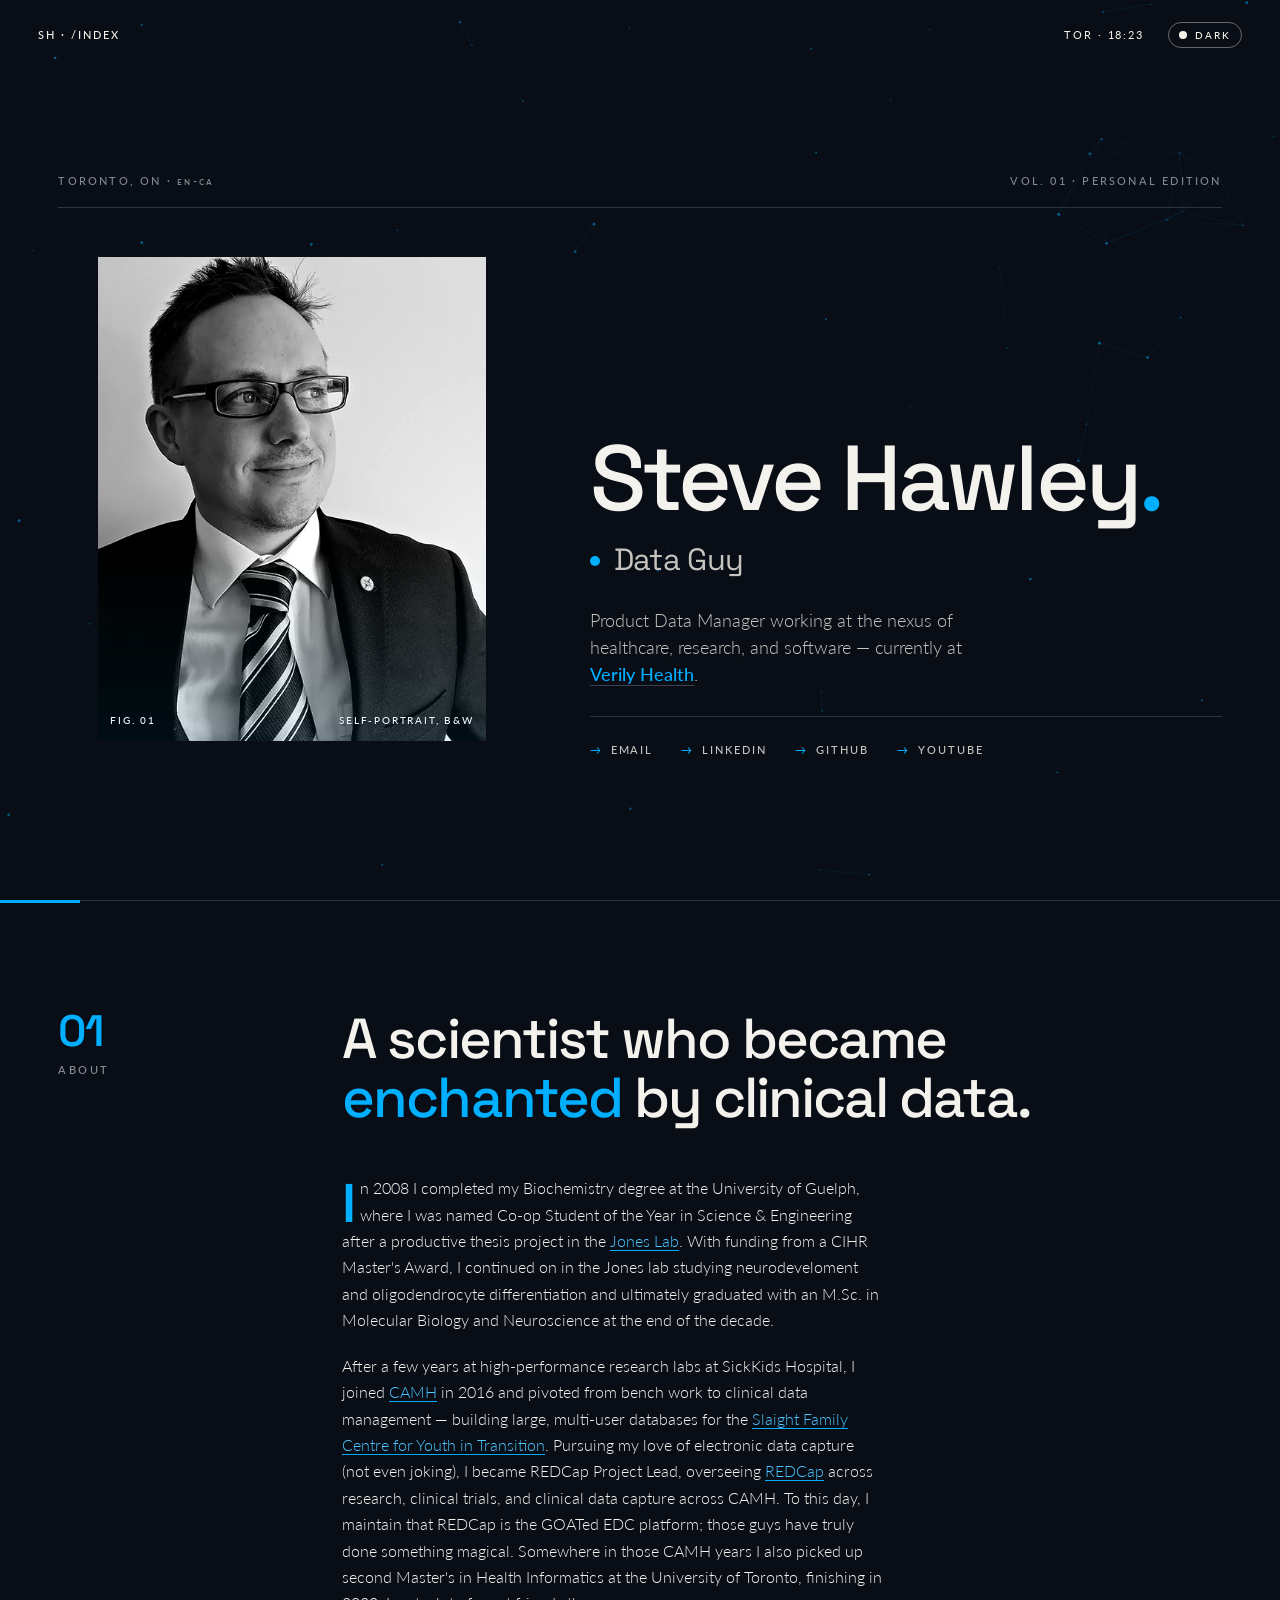
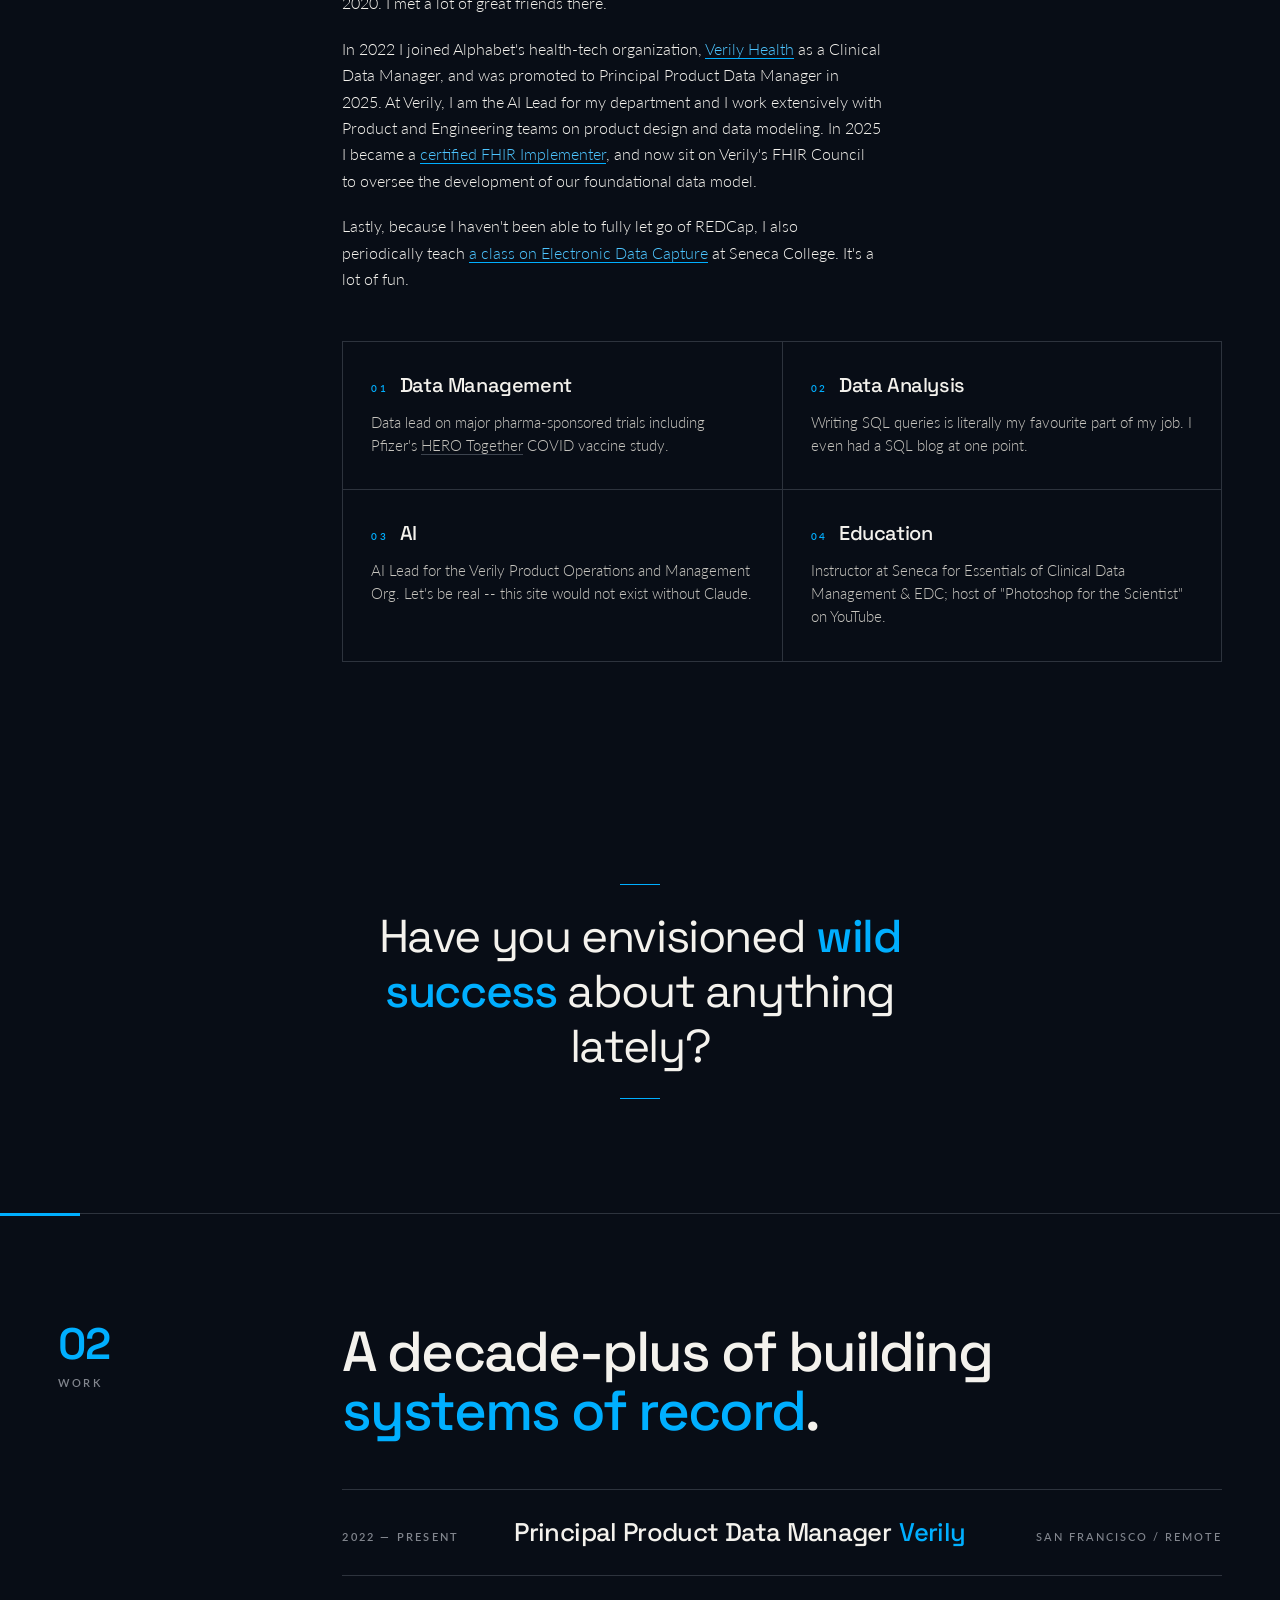
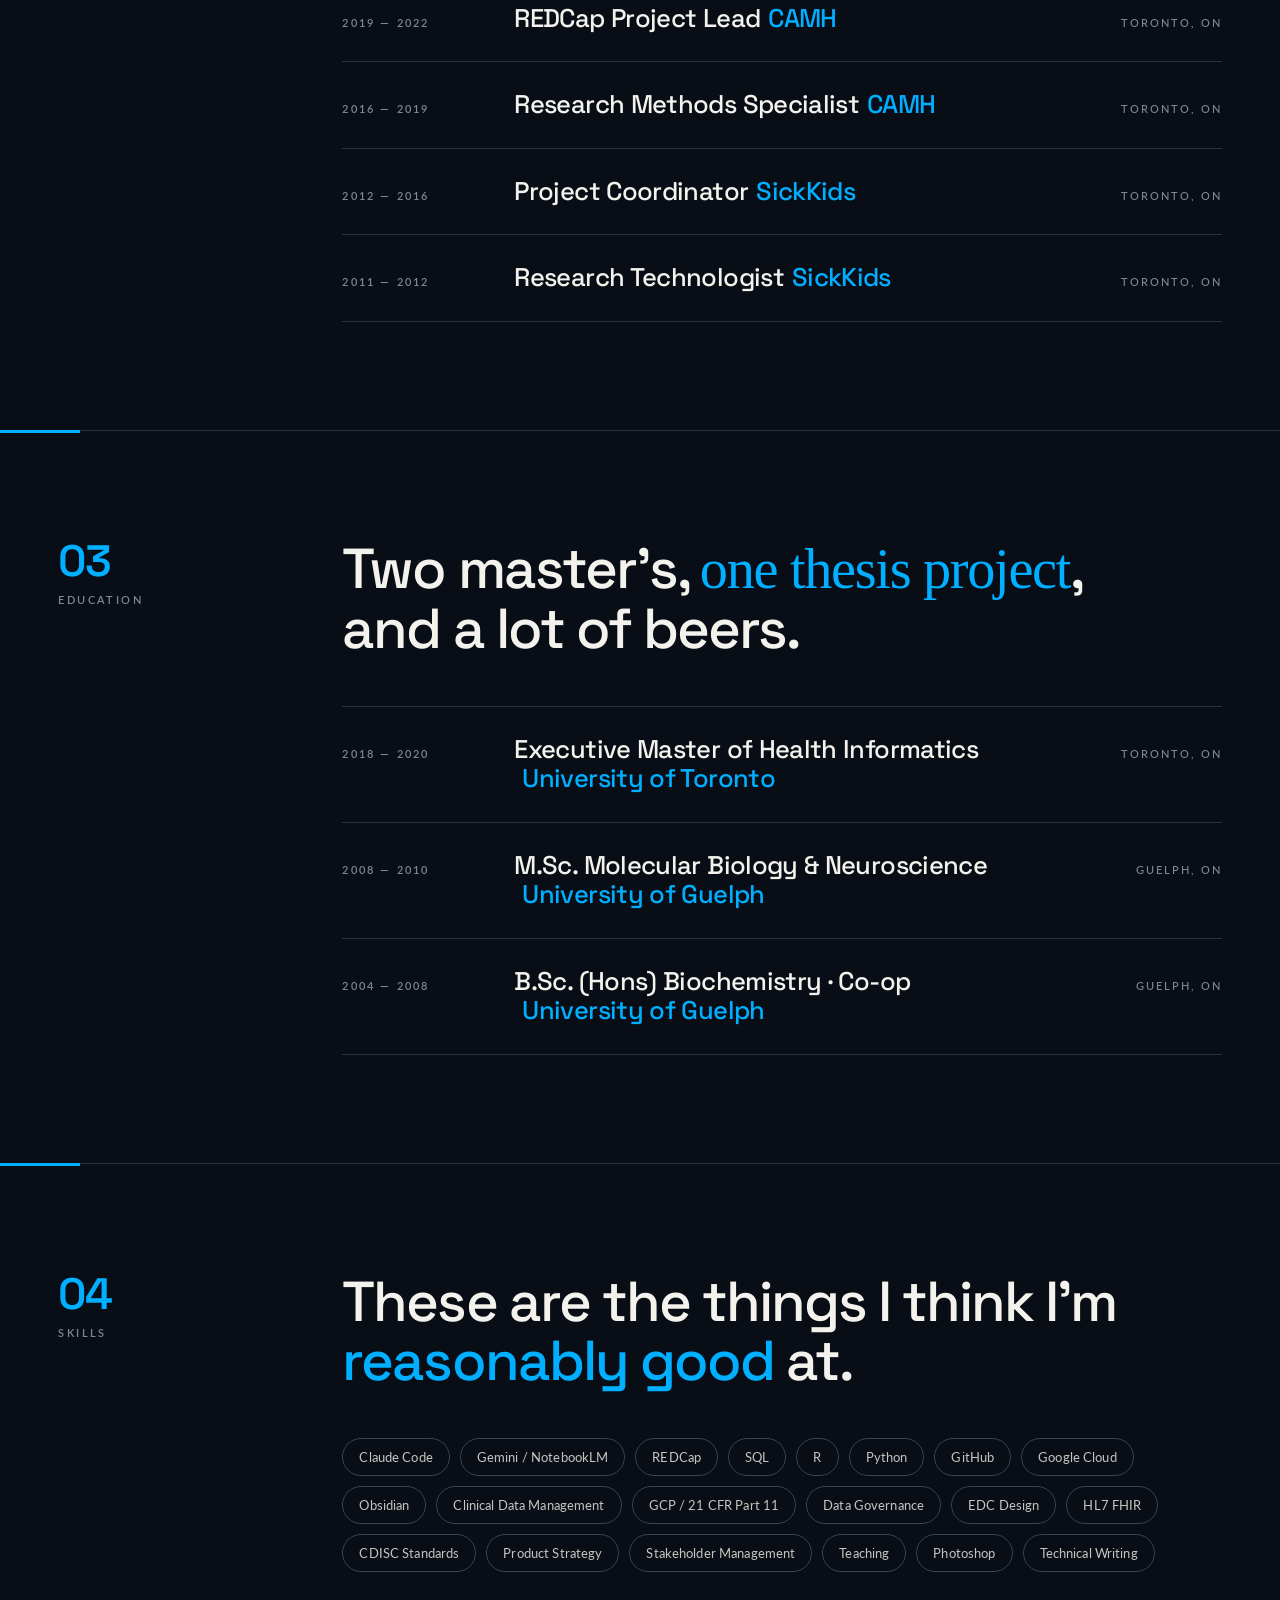
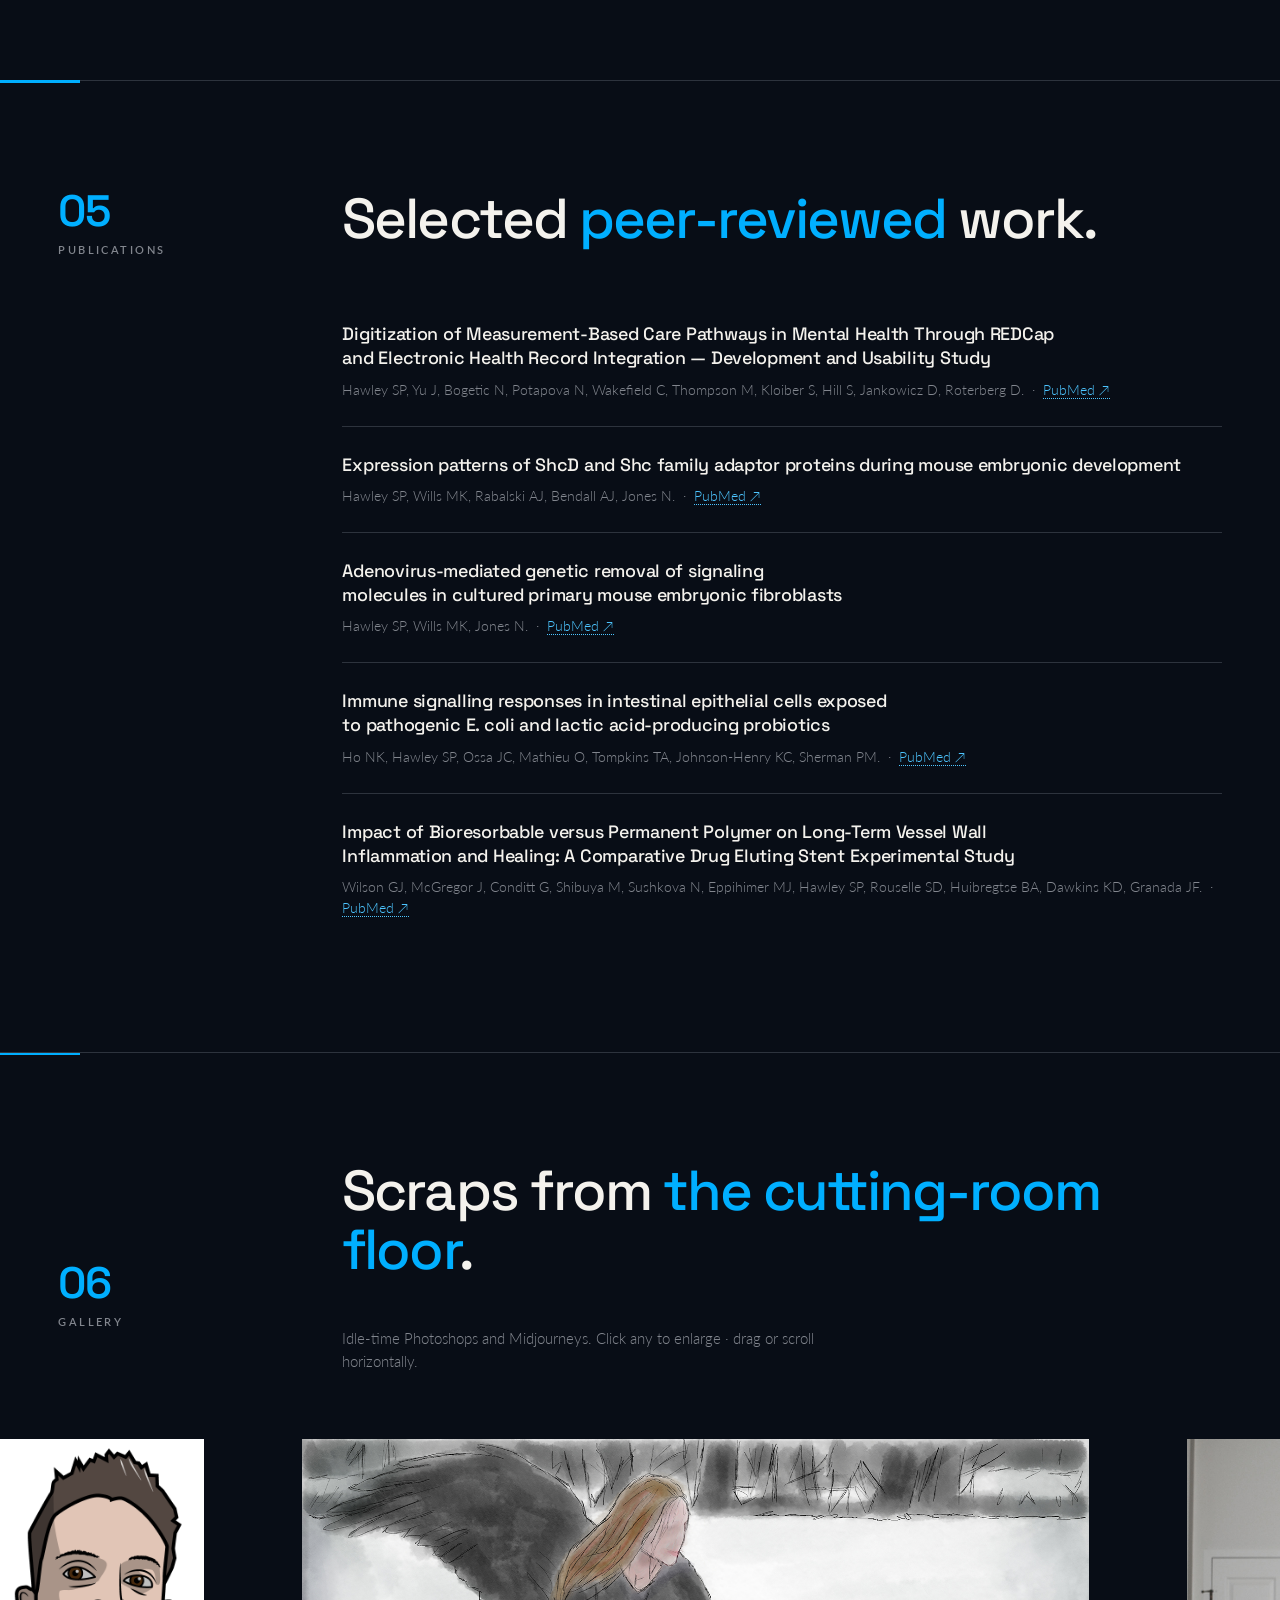
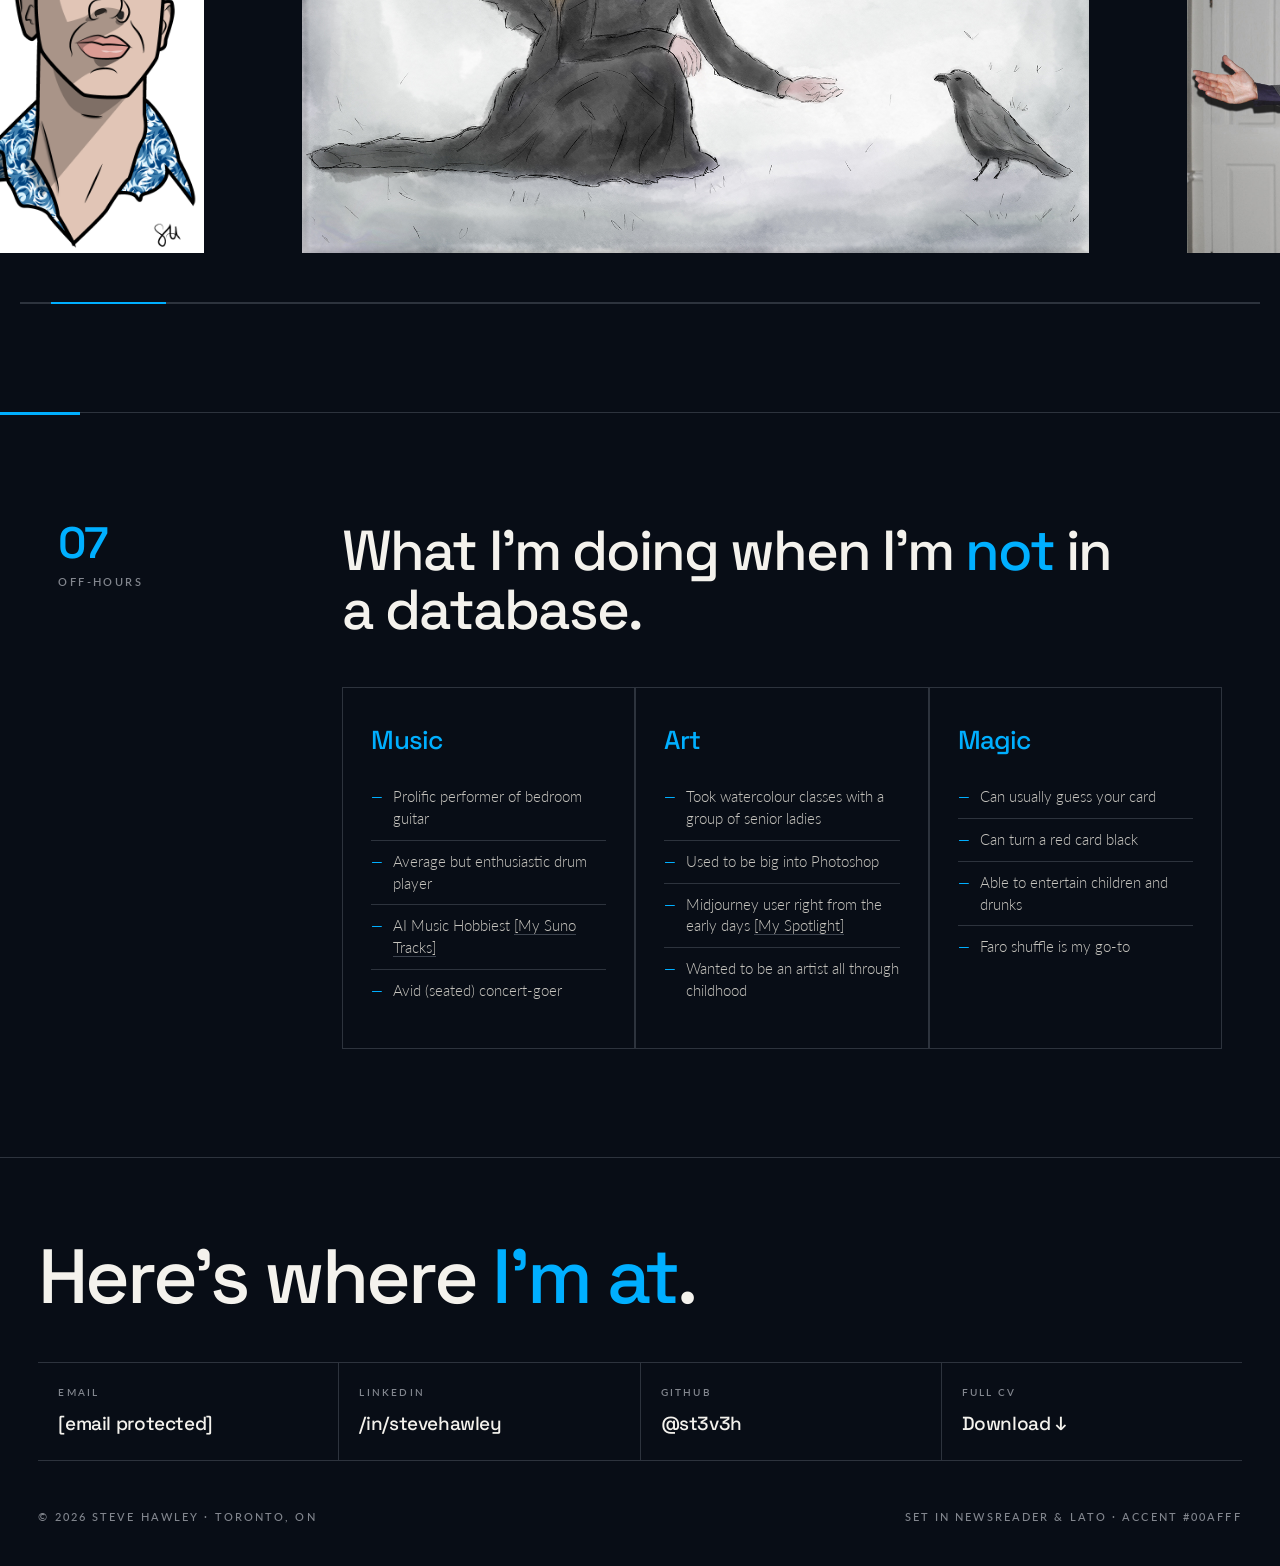
==== commit bf23b5e4: "Update text and links in index.html" ====
--- a/index.html
+++ b/index.html
@@ -1027,13 +1027,13 @@
         About
       </div>
       <div>
-        <h2 class="chapter-title reveal">A scientist who became <em>seduced</em> by clinical data.</h2>
+        <h2 class="chapter-title reveal">A scientist who became <em>enchanted</em> by clinical data.</h2>
         <div class="prose reveal d1">
           <p>
-            In 2008 I finished a Co-op Biochemistry degree at the University of Guelph, where I was named Co-op Student of the Year in Science &amp; Engineering after a productive term in the <a href="http://www.thejoneslab.ca/Jones_Lab/Home.html" target="_blank" rel="noopener">Jones Lab</a>. With a CIHR Master's Award, I continued my research on neurodevelopment in the Jones Lab and ultimately graduated with an M.Sc. in Molecular Biology / Neuroscience at the end of the decade.
+            In 2008 I completed my Biochemistry degree at the University of Guelph, where I was named Co-op Student of the Year in Science &amp; Engineering after a productive thesis project in the <a href="http://www.thejoneslab.ca/Jones_Lab/Home.html" target="_blank" rel="noopener">Jones Lab</a>. With funding from a CIHR Master's Award, I continued on in the Jones lab studying neurodeveloment and oligodendrocyte differentiation and ultimately graduated with an M.Sc. in Molecular Biology and Neuroscience at the end of the decade.
           </p>
           <p>
-            After a few years at high-performance research labs at SickKids Hospital, I joined <a href="https://www.camh.ca" target="_blank" rel="noopener">CAMH</a> in 2016 and pivoted from bench work to clinical data management — building large, multi-user databases for the <a href="https://www.camh.ca/en/science-and-research/institutes-and-centres/slaight-family-centre-for-youth-in-transition" target="_blank" rel="noopener">Slaight Family Centre for Youth in Transition</a>. Pursuing my love of electronic data capture (not even joking), I became REDCap Project Lead, overseeing <a href="https://www.project-redcap.org/" target="_blank" rel="noopener">REDCap</a> across research, clinical trials, and clinical data capture across CAMH. To this day, I maintain that REDCap is the GOATed EDC platform; those guys have truly done something magical. Somewhere in those CAMH years I also picked up second Master's in Health Informatics at the University of Toronto — finishing in 2020. I met a lot of great friends there.
+            After a few years at high-performance research labs at SickKids Hospital, I joined <a href="https://www.camh.ca" target="_blank" rel="noopener">CAMH</a> in 2016 and pivoted from bench work to clinical data management — building large, multi-user databases for the <a href="https://www.camh.ca/en/science-and-research/institutes-and-centres/slaight-family-centre-for-youth-in-transition" target="_blank" rel="noopener">Slaight Family Centre for Youth in Transition</a>. Pursuing my love of electronic data capture (not even joking), I became REDCap Project Lead, overseeing <a href="https://www.project-redcap.org/" target="_blank" rel="noopener">REDCap</a> across research, clinical trials, and clinical data capture across CAMH. To this day, I maintain that REDCap is the GOATed EDC platform; those guys have truly done something magical. Somewhere in those CAMH years I also picked up second Master's in Health Informatics at the University of Toronto, finishing in 2020. I met a lot of great friends there.
           </p>
           <p>
             In 2022 I joined Alphabet's health-tech organization, <a href="https://verily.com/" target="_blank" rel="noopener">Verily Health</a> as a Clinical Data Manager, and was promoted to Principal Product Data Manager in 2025. At Verily, I am the AI Lead for my department and I work extensively with Product and Engineering teams on product design and data modeling. In 2025 I became a <a href="https://www.hl7.org/training/fhir-exam.cfm">certified FHIR Implementer</a>, and now sit on Verily's FHIR Council to oversee the development of our foundational data model.
@@ -1148,7 +1148,7 @@
         Skills
       </div>
       <div>
-        <h2 class="chapter-title reveal">These are the things <em>I think I'm good at</em>.</h2>
+        <h2 class="chapter-title reveal">These are the things I think I'm <em>reasonably good</em> at.</h2>
         <div class="skills reveal d1">
           <span class="skill">Claude Code</span>
           <span class="skill">Gemini / NotebookLM</span>
@@ -1245,7 +1245,7 @@
             <ul>
               <li>Prolific performer of bedroom guitar</li>
               <li>Average but enthusiastic drum player</li>
-              <li>AI Music Hobbiest <a href="https://suno.com/@breathtakingmultimedia811">[Suno]</a></li>
+              <li>AI Music Hobbiest <a href="https://suno.com/@breathtakingmultimedia811">[My Suno Tracks]</a></li>
               <li>Avid (seated) concert-goer</li>
             </ul>
           </div>
@@ -1254,7 +1254,7 @@
             <ul>
               <li>Took watercolour classes with a group of senior ladies</li>
               <li>Used to be big into Photoshop</li>
-              <li>Midjourney user right from the early days <a href="https://www.midjourney.com/@dash_kiteman?tab=spotlight">[Spotlight]</a></li>
+              <li>Midjourney user right from the early days <a href="https://www.midjourney.com/@dash_kiteman?tab=spotlight">[My Spotlight]</a></li>
               <li>Wanted to be an artist all through childhood</li>
             </ul>
           </div>
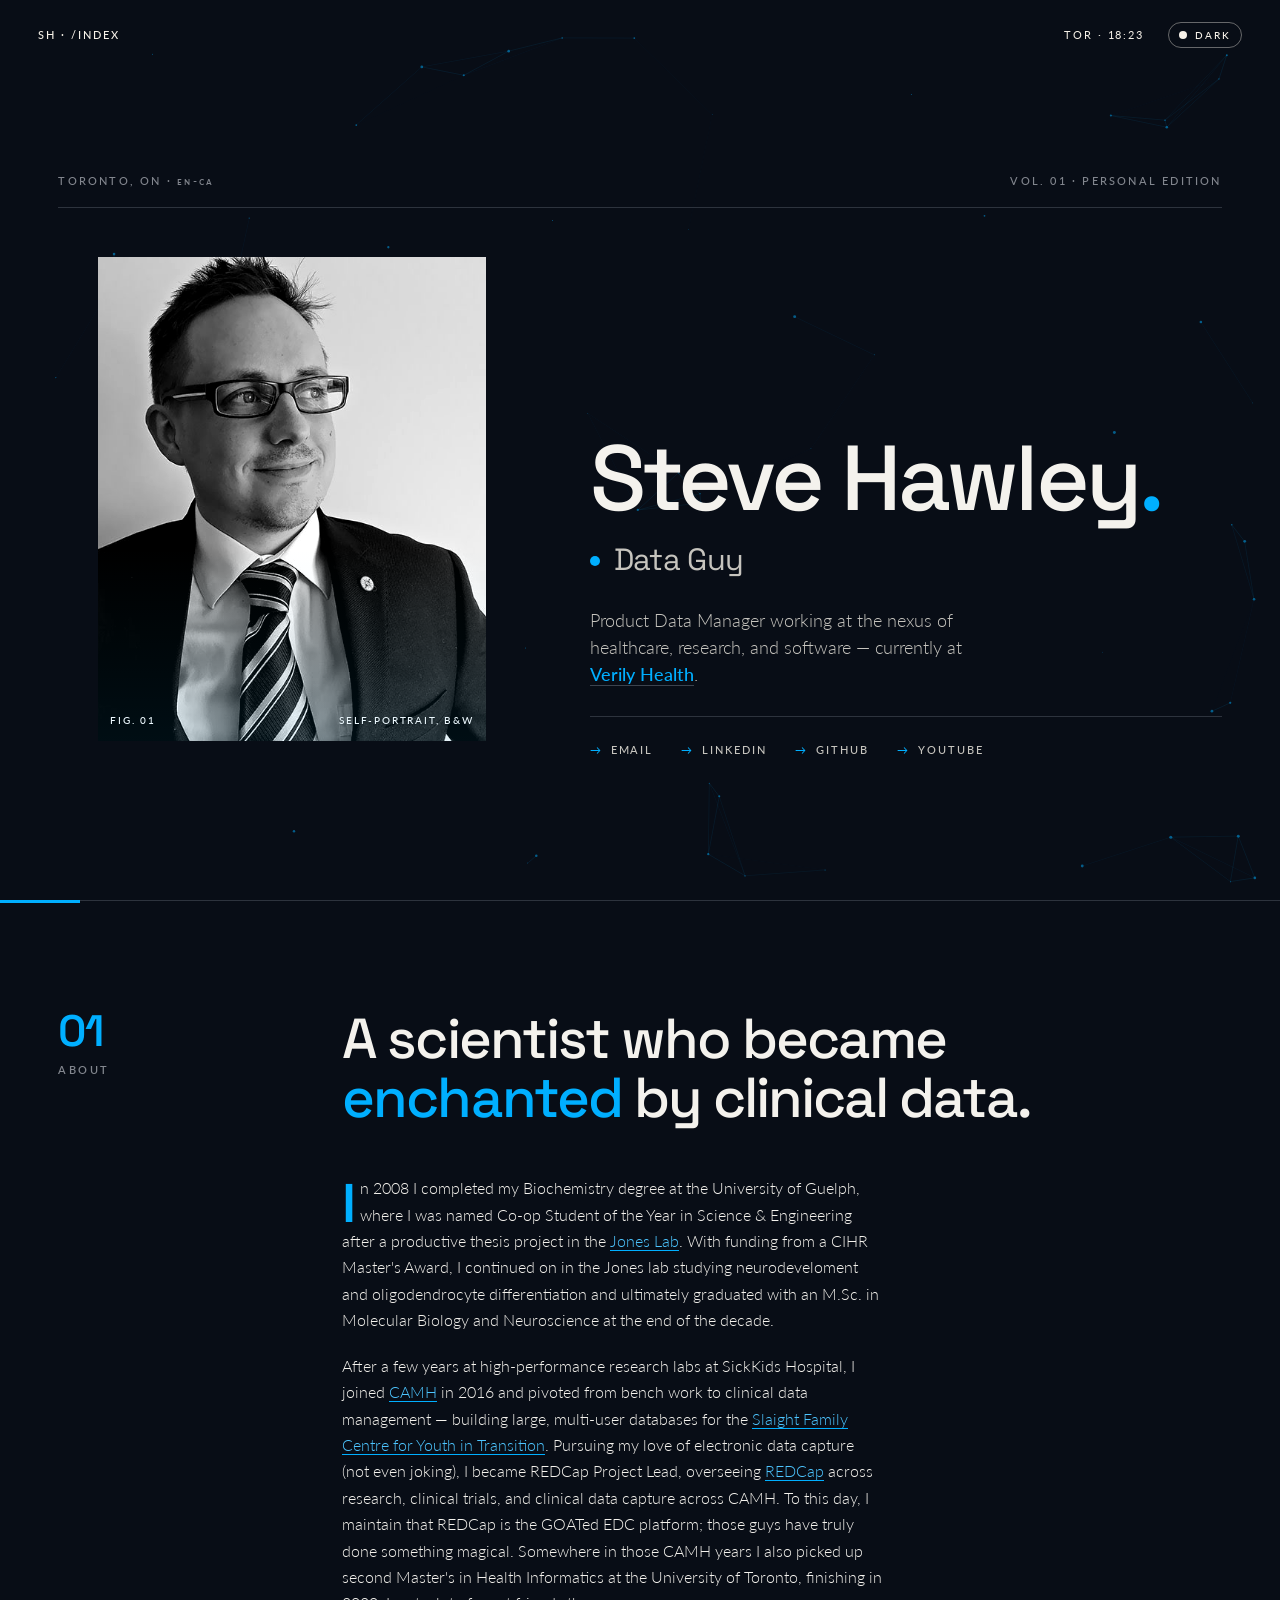
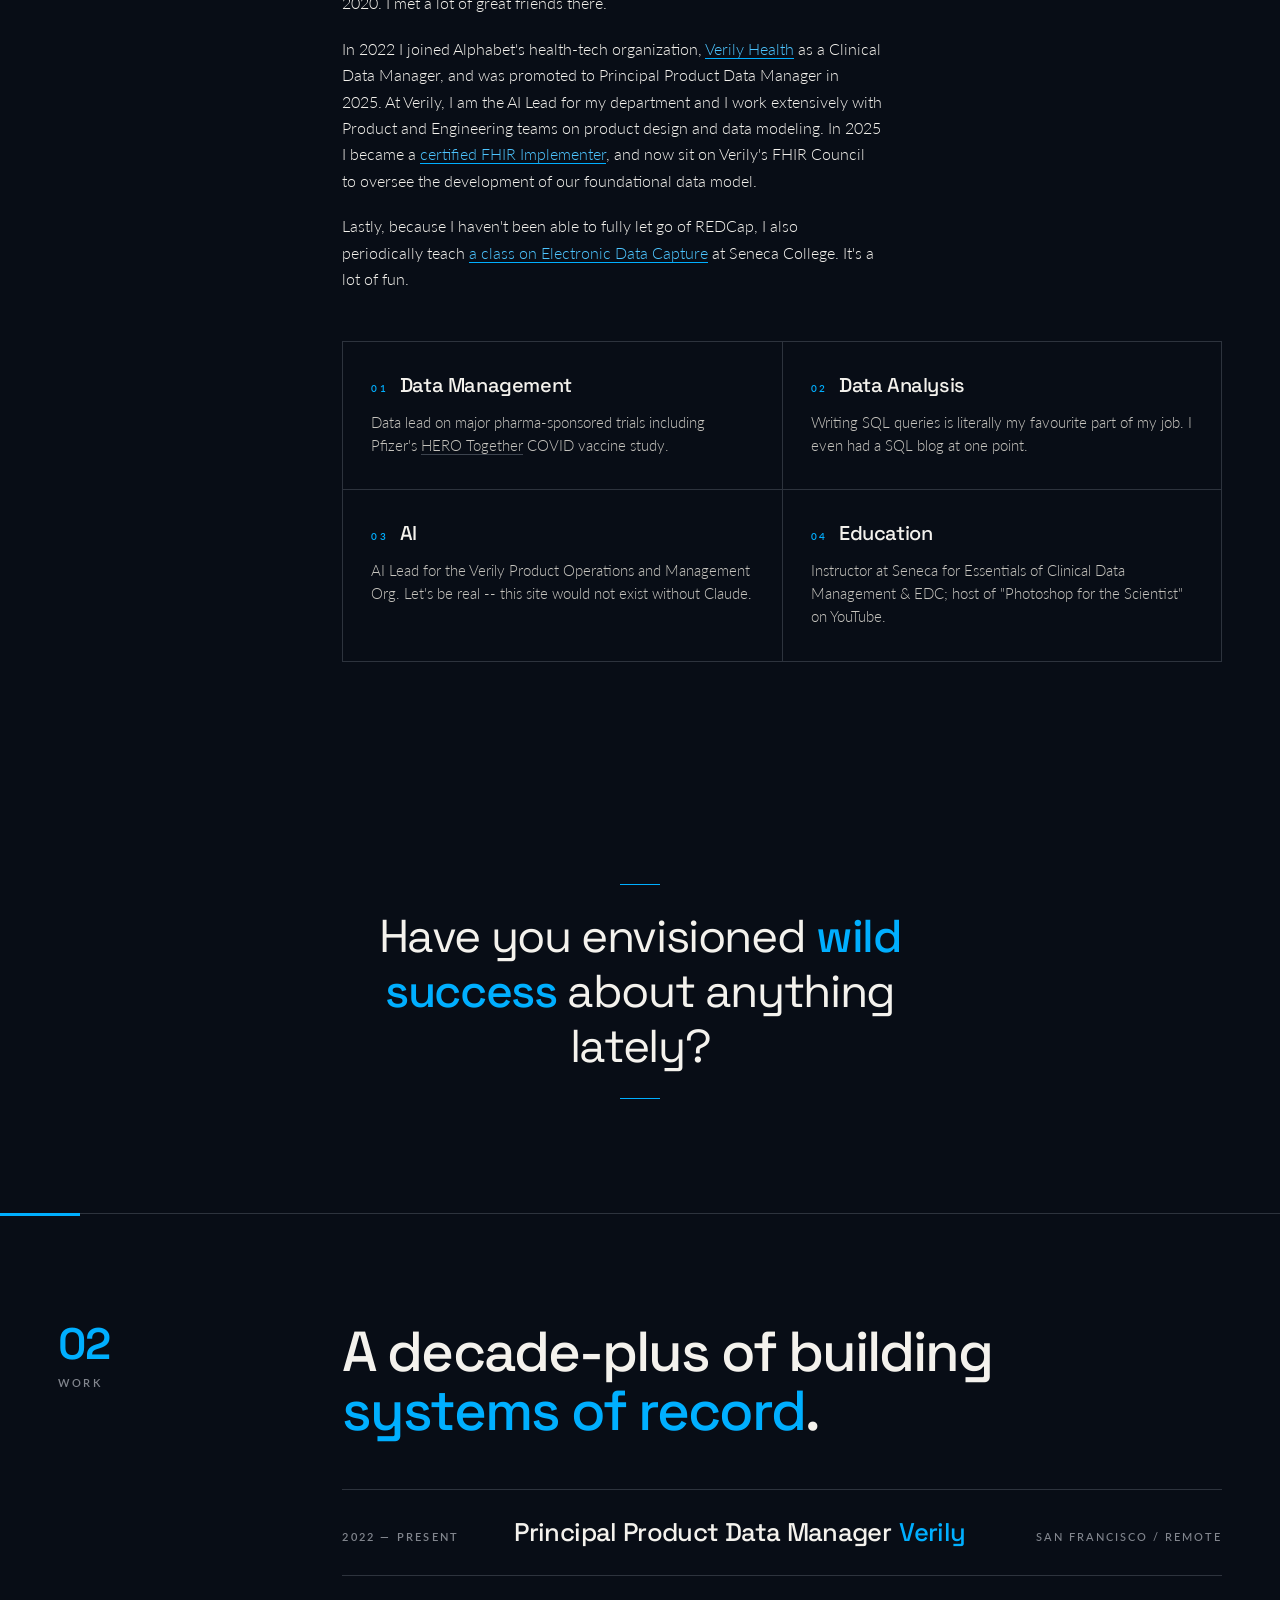
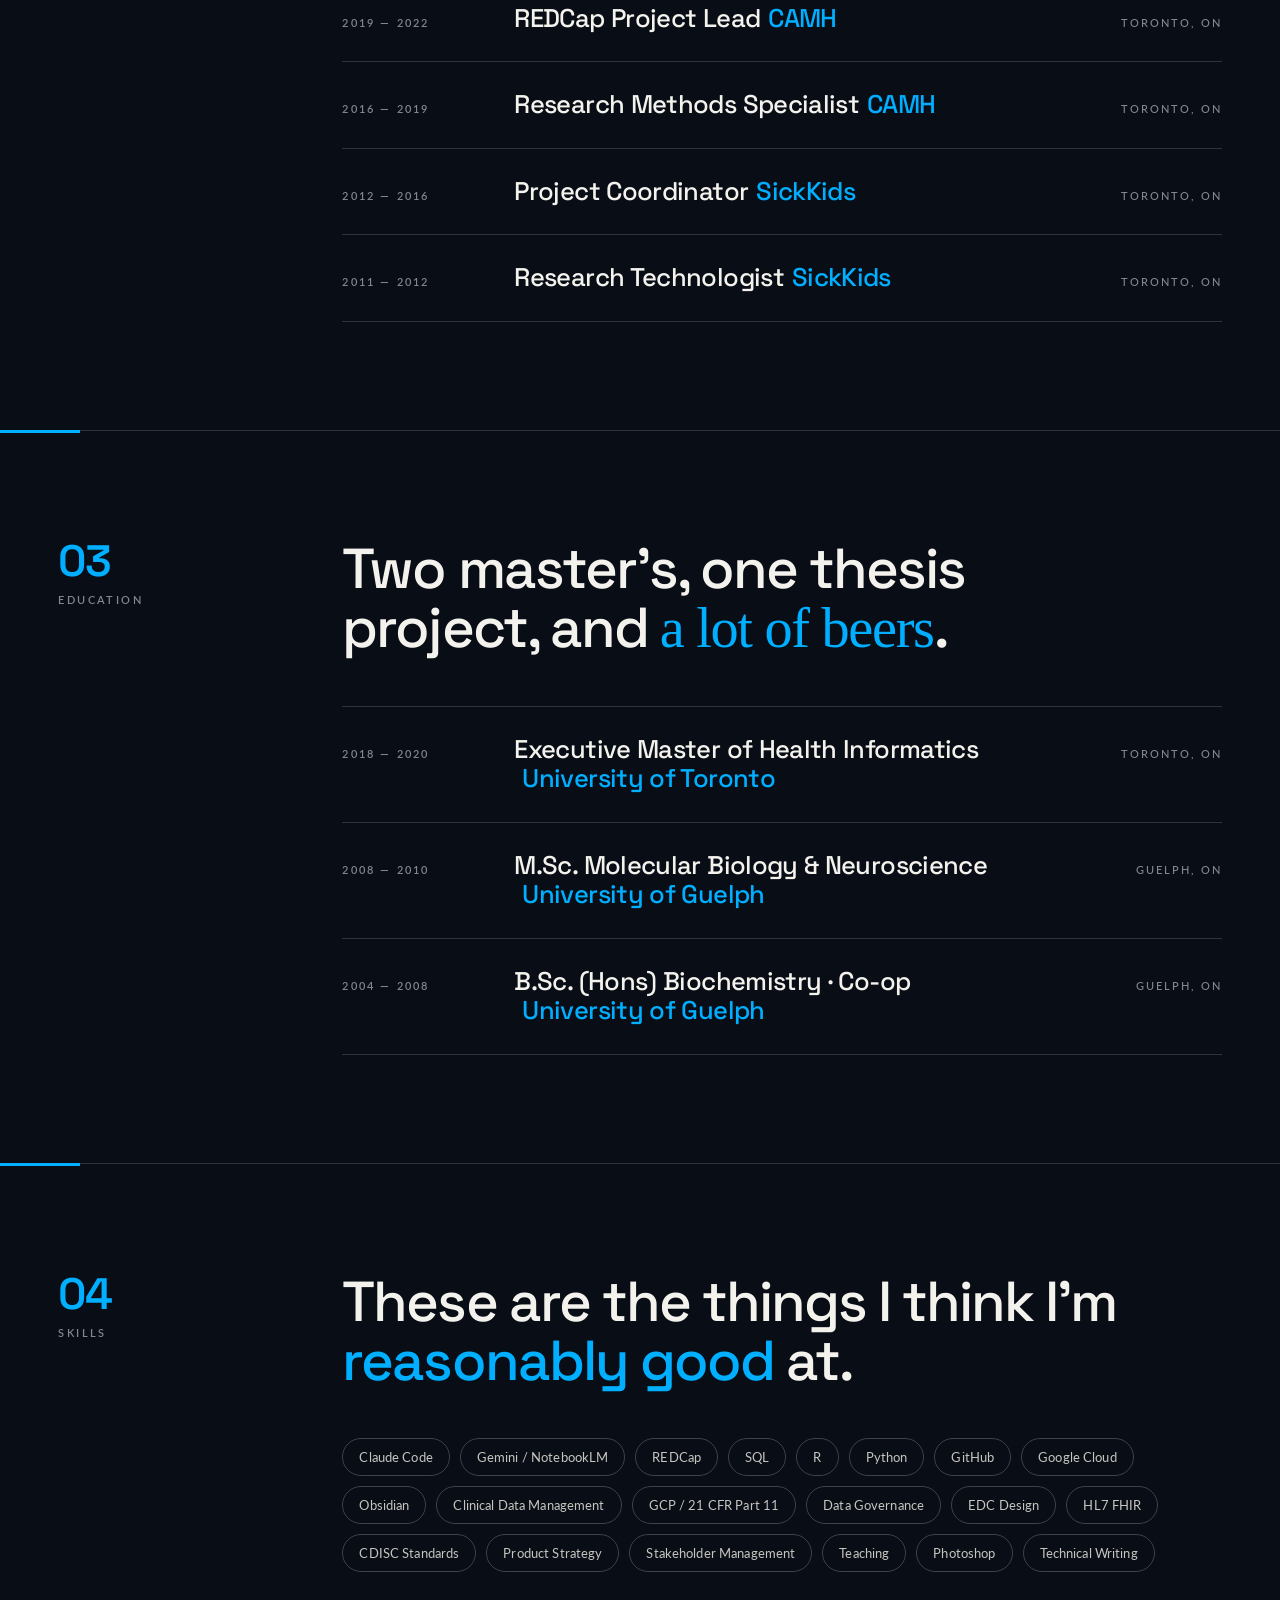
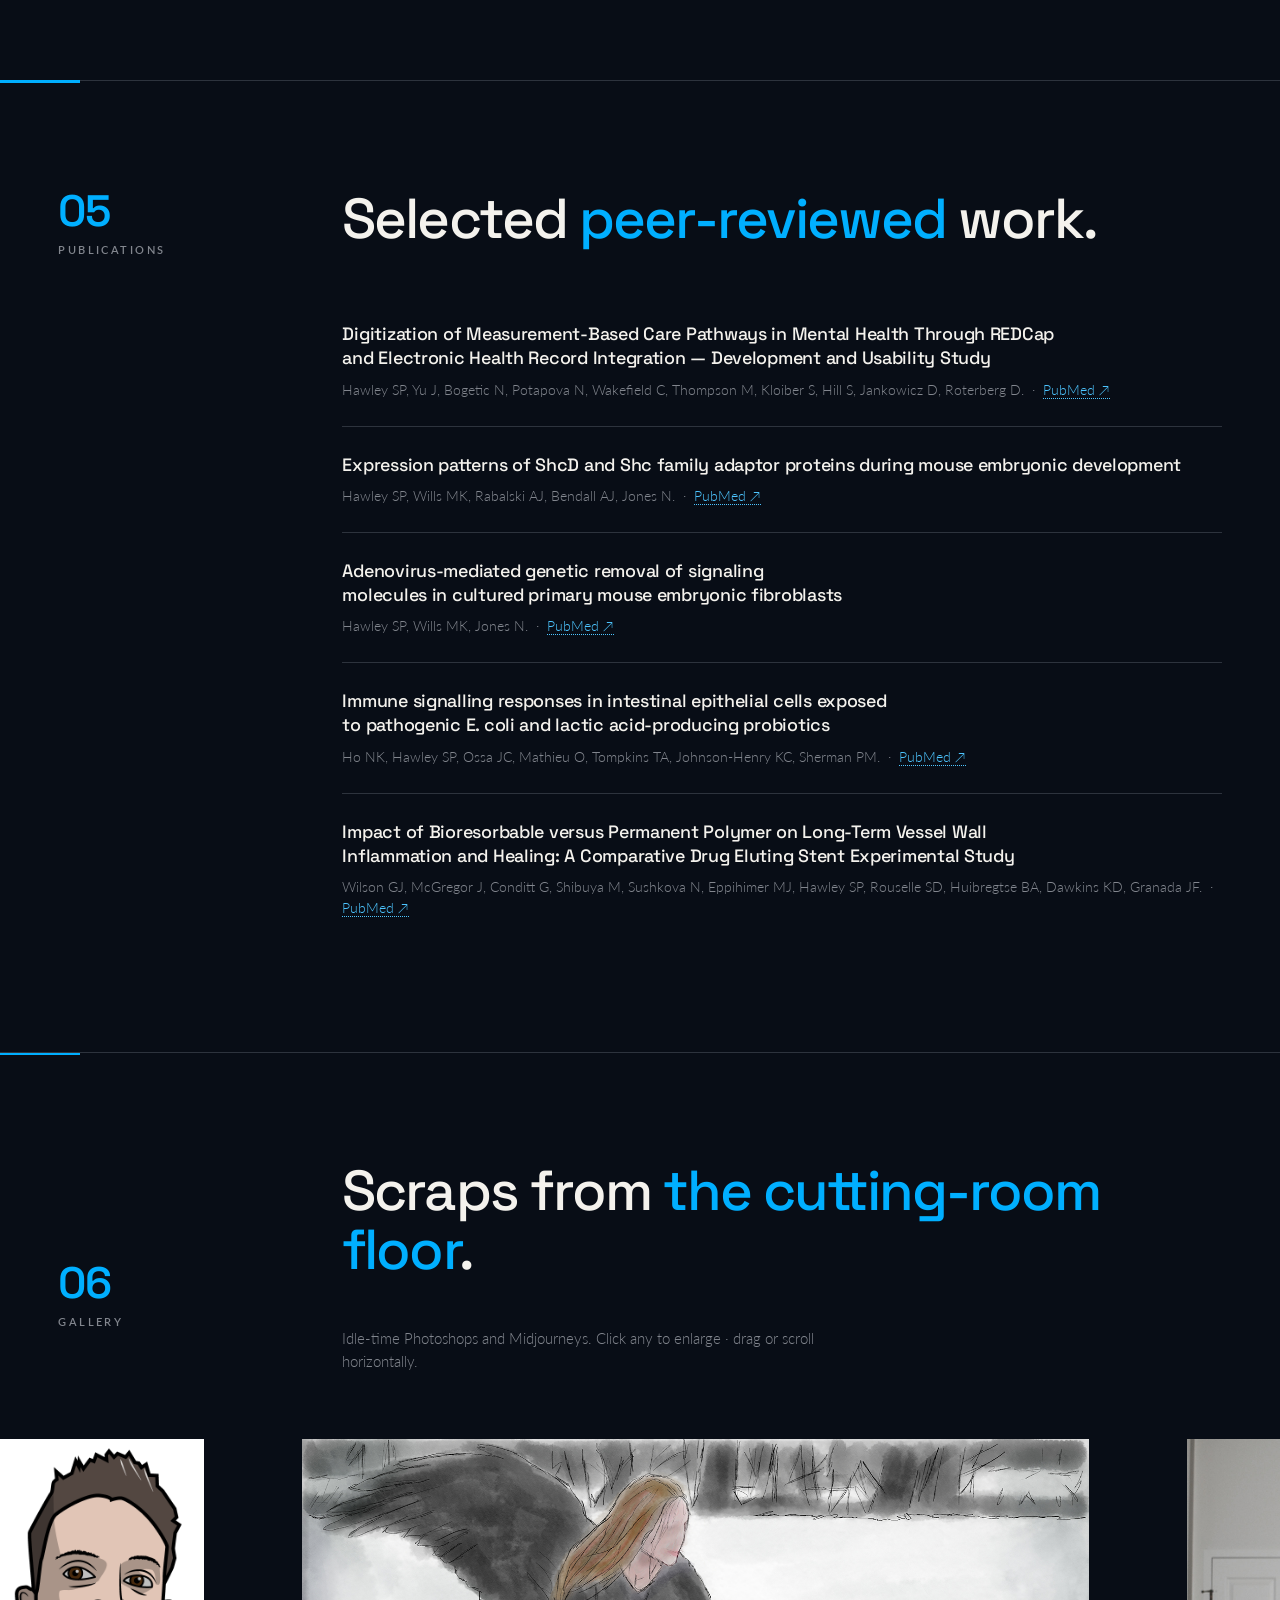
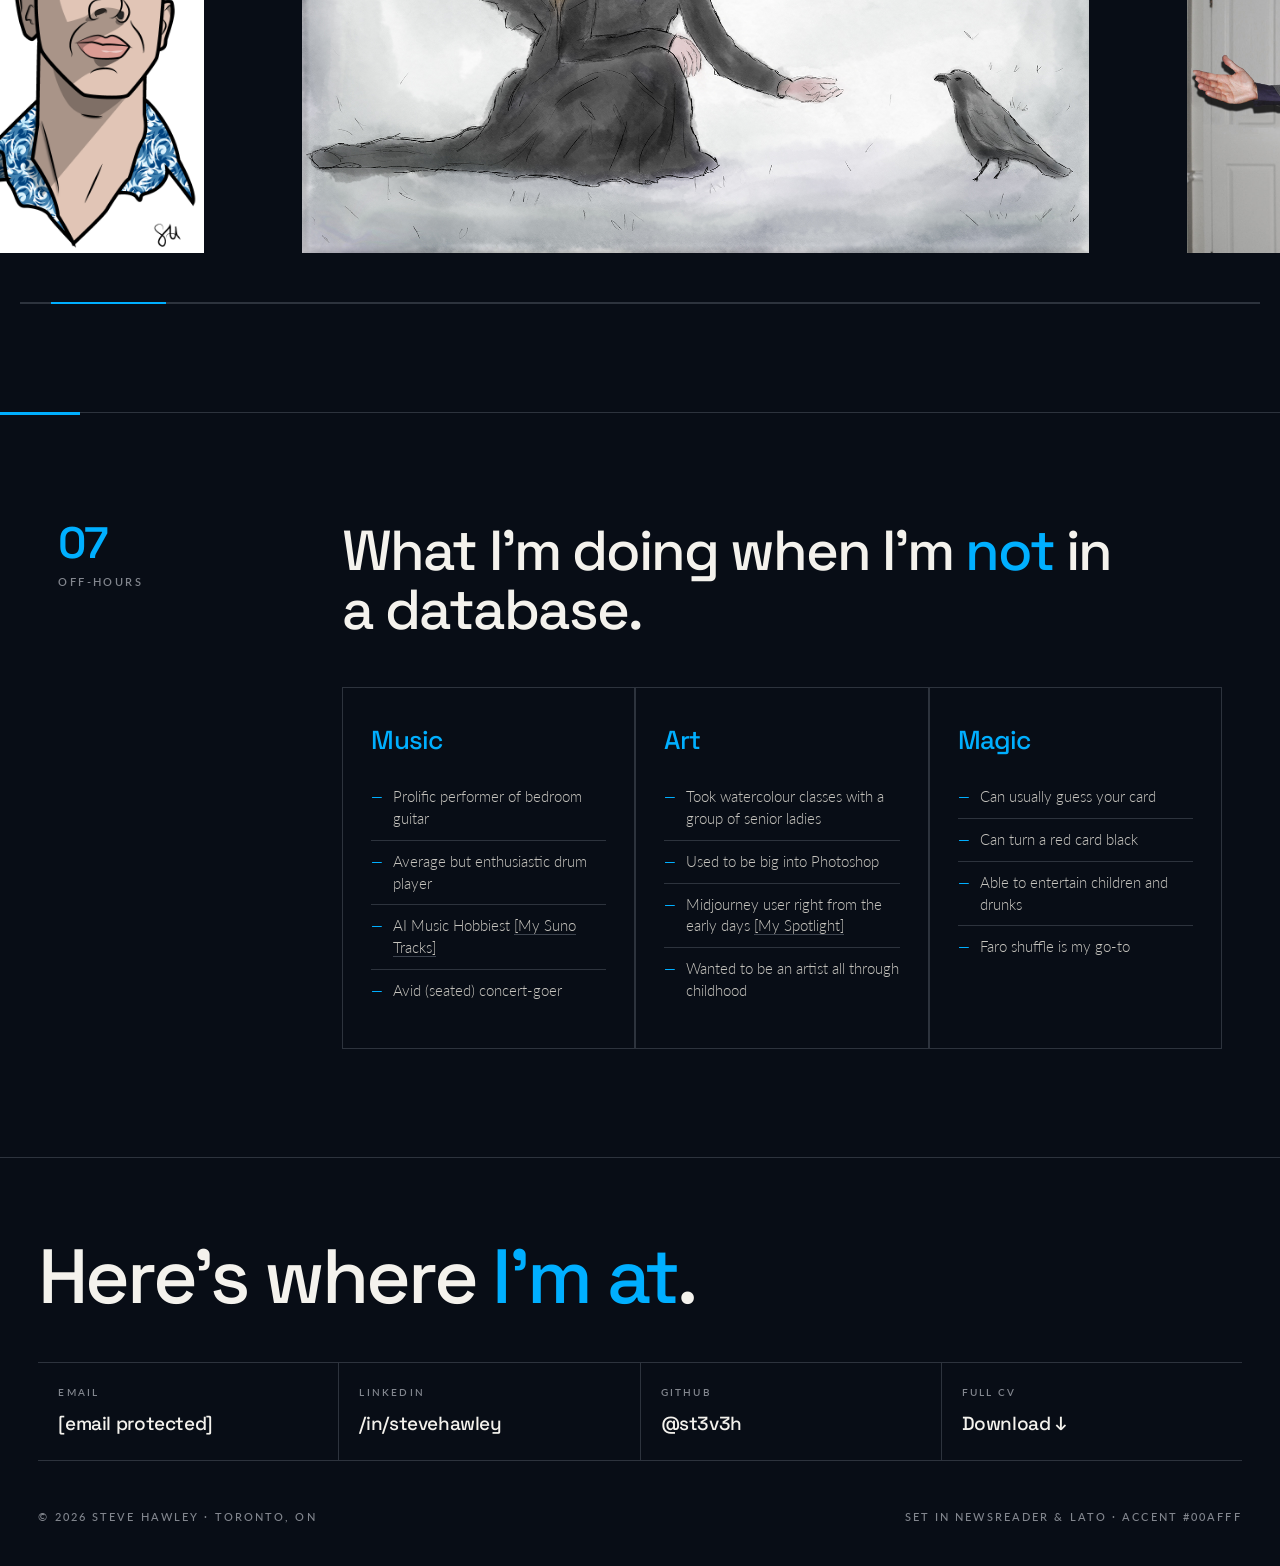
==== commit 578c8f7b: "Fix typo in chapter title in index.html" ====
--- a/index.html
+++ b/index.html
@@ -1118,7 +1118,7 @@
         Education
       </div>
       <div>
-        <h2 class="chapter-title reveal">Two master's, <em style="font-family: 'Segoe UI'; letter-spacing: -1.32px;">one thesis project</em>, and a lot of beers.</h2>
+        <h2 class="chapter-title reveal">Two master's, one thesis project, and <em style="font-family: 'Segoe UI'; letter-spacing: -1.32px;">a lot of beers</em>.</h2>
         <div class="timeline reveal d1">
           <div class="tl-row">
             <div class="tl-date">2018 — 2020</div>
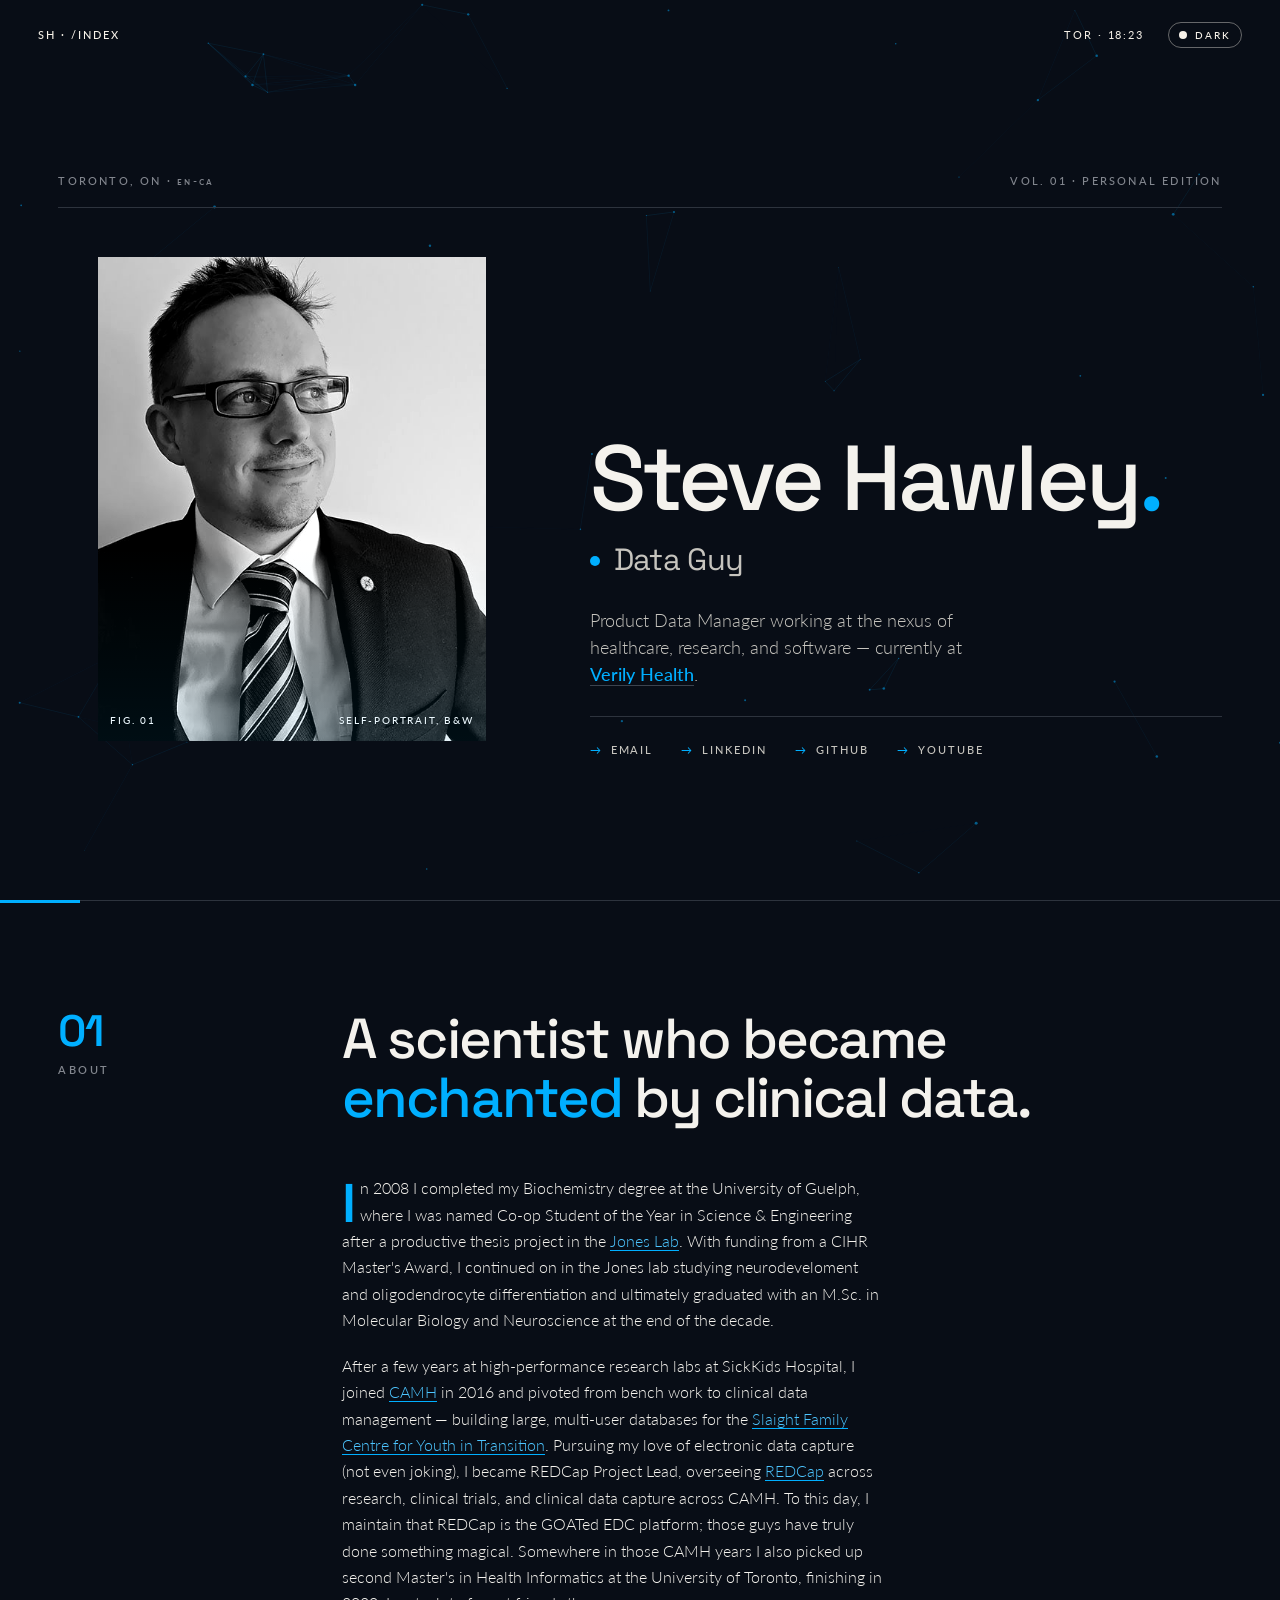
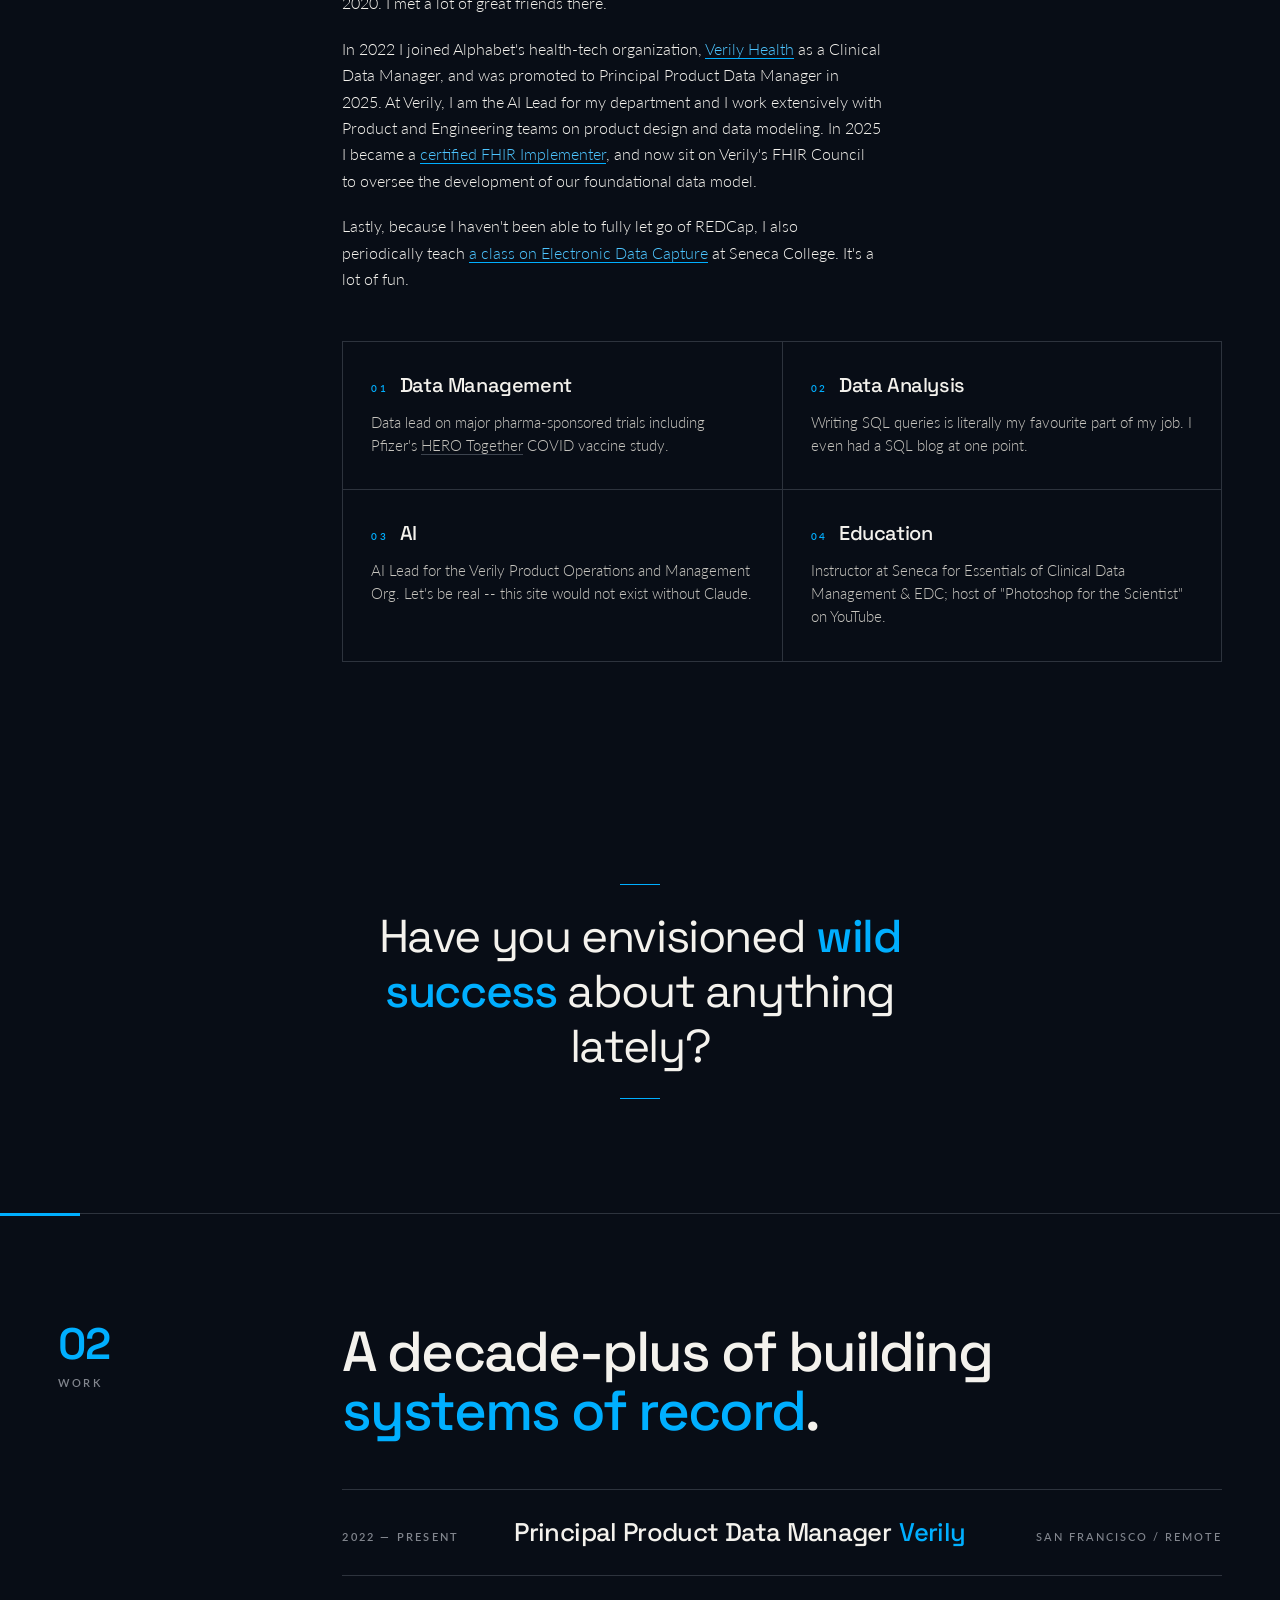
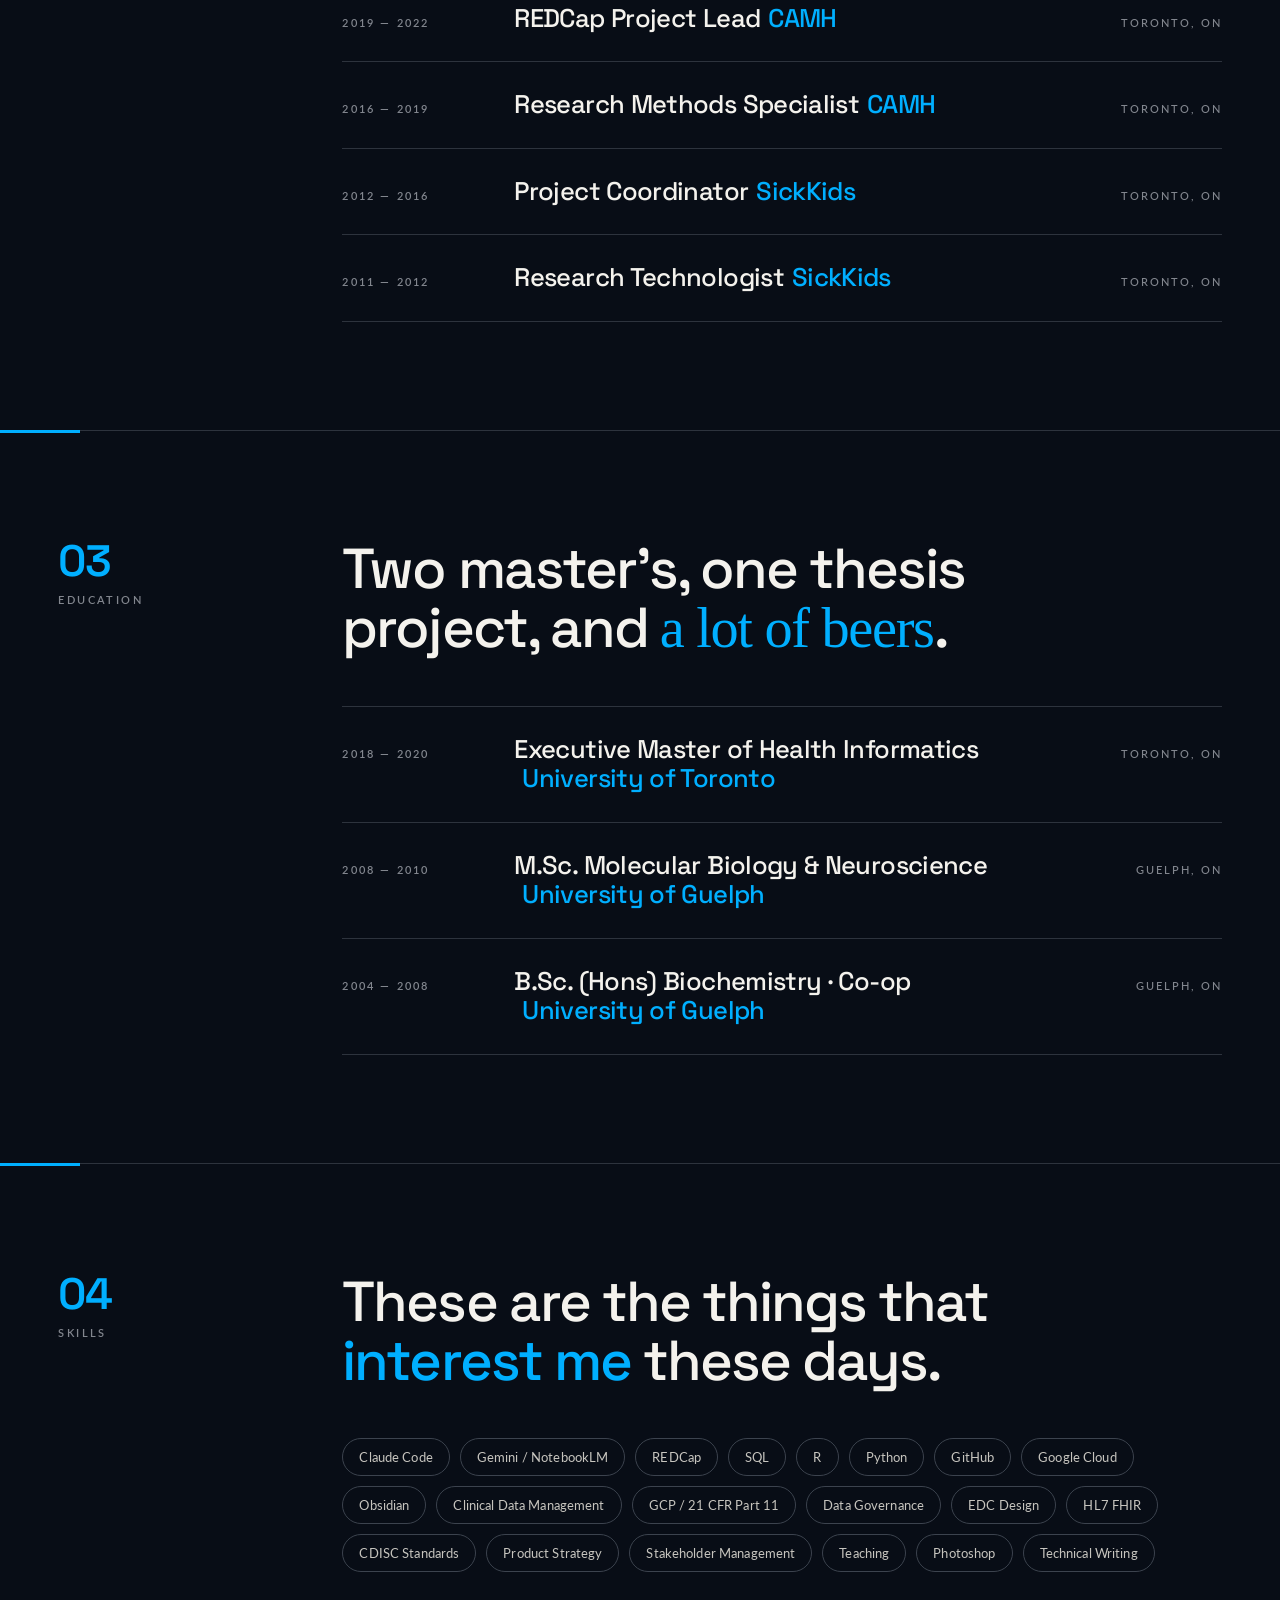
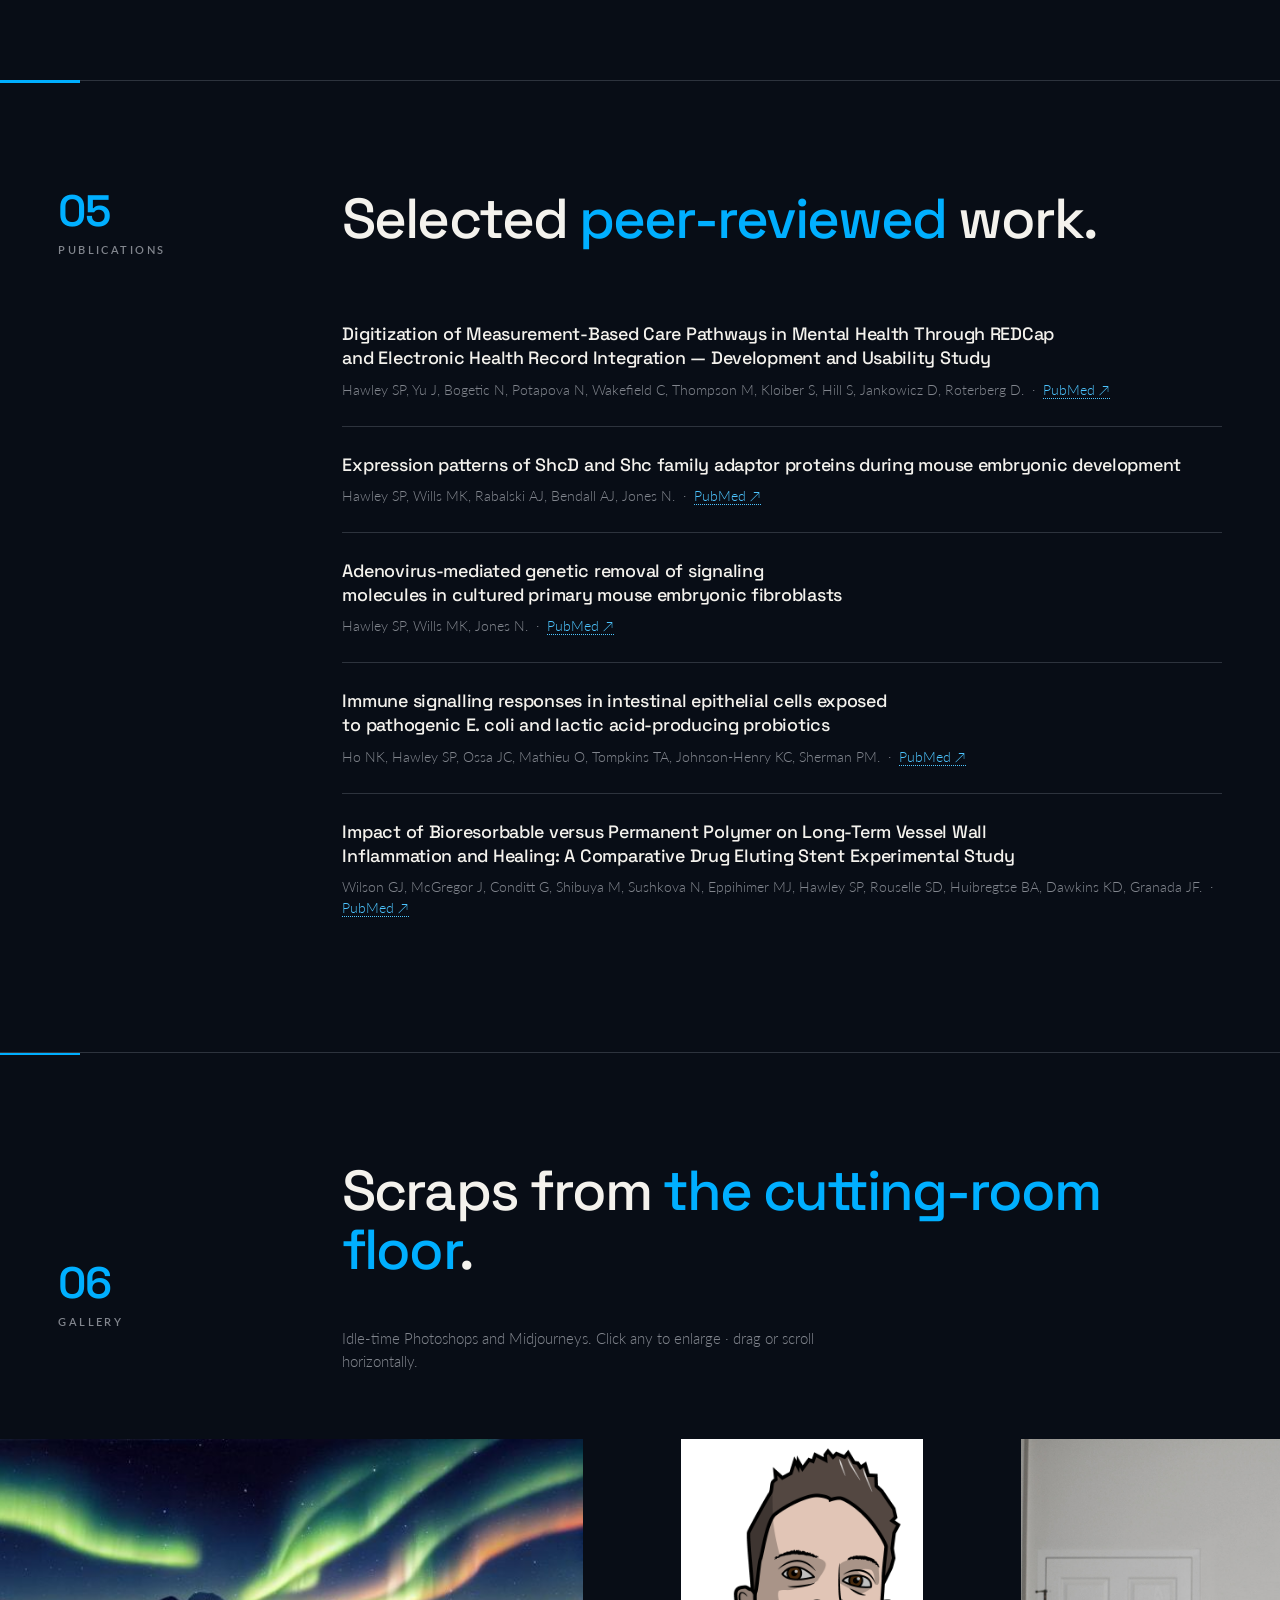
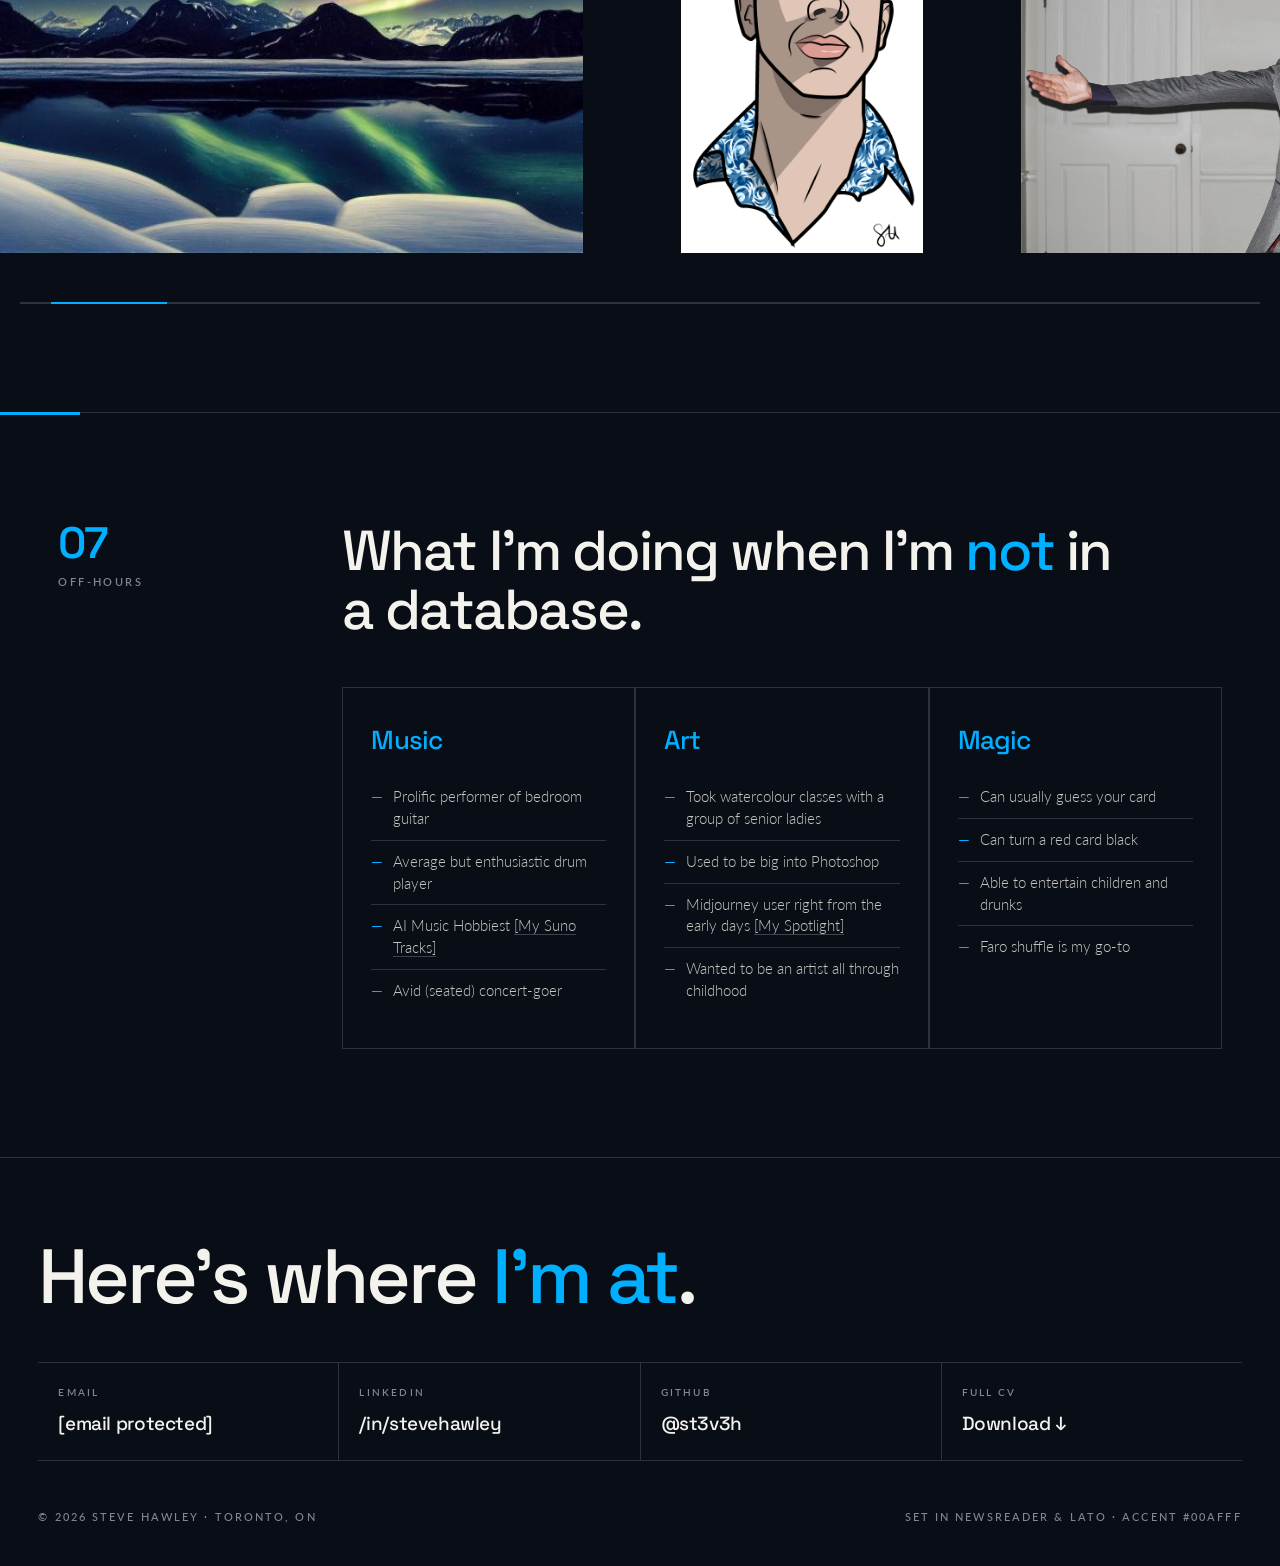
==== commit cdbf46f9: "Update chapter title and modify gallery image list" ====
--- a/index.html
+++ b/index.html
@@ -1148,7 +1148,7 @@
         Skills
       </div>
       <div>
-        <h2 class="chapter-title reveal">These are the things I think I'm <em>reasonably good</em> at.</h2>
+        <h2 class="chapter-title reveal">These are the things that <em>interest me</em> these days.</h2>
         <div class="skills reveal d1">
           <span class="skill">Claude Code</span>
           <span class="skill">Gemini / NotebookLM</span>
@@ -1618,14 +1618,13 @@
      ================================================================ */
   (function initGallery() {
     const images = [
-      'assets/gallery/portfolio-1.png','assets/gallery/portfolio-2.jpg','assets/gallery/portfolio-3.jpg',
+      'assets/gallery/portfolio-21.jpg','assets/gallery/portfolio-1.png','assets/gallery/portfolio-3.jpg',
       'assets/gallery/portfolio-4.jpg','assets/gallery/portfolio-5.jpg','assets/gallery/portfolio-6.gif',
       'assets/gallery/portfolio-7.png','assets/gallery/portfolio-8.jpg','assets/gallery/portfolio-9.png',
       'assets/gallery/portfolio-10.jpg','assets/gallery/portfolio-11.jpg','assets/gallery/portfolio-12.png',
       'assets/gallery/portfolio-13.png','assets/gallery/portfolio-14.jpg','assets/gallery/portfolio-15.jpg',
       'assets/gallery/portfolio-16.jpg','assets/gallery/portfolio-17.jpg','assets/gallery/portfolio-18.jpg',
-      'assets/gallery/portfolio-19.jpg','assets/gallery/portfolio-20.jpg','assets/gallery/portfolio-21.jpg',
-      'assets/gallery/portfolio-22.jpg'
+      'assets/gallery/portfolio-19.jpg','assets/gallery/portfolio-20.jpg','assets/gallery/portfolio-2.jpg'
     ];
     const strip = document.getElementById('gallery-strip');
     if (!strip) return;
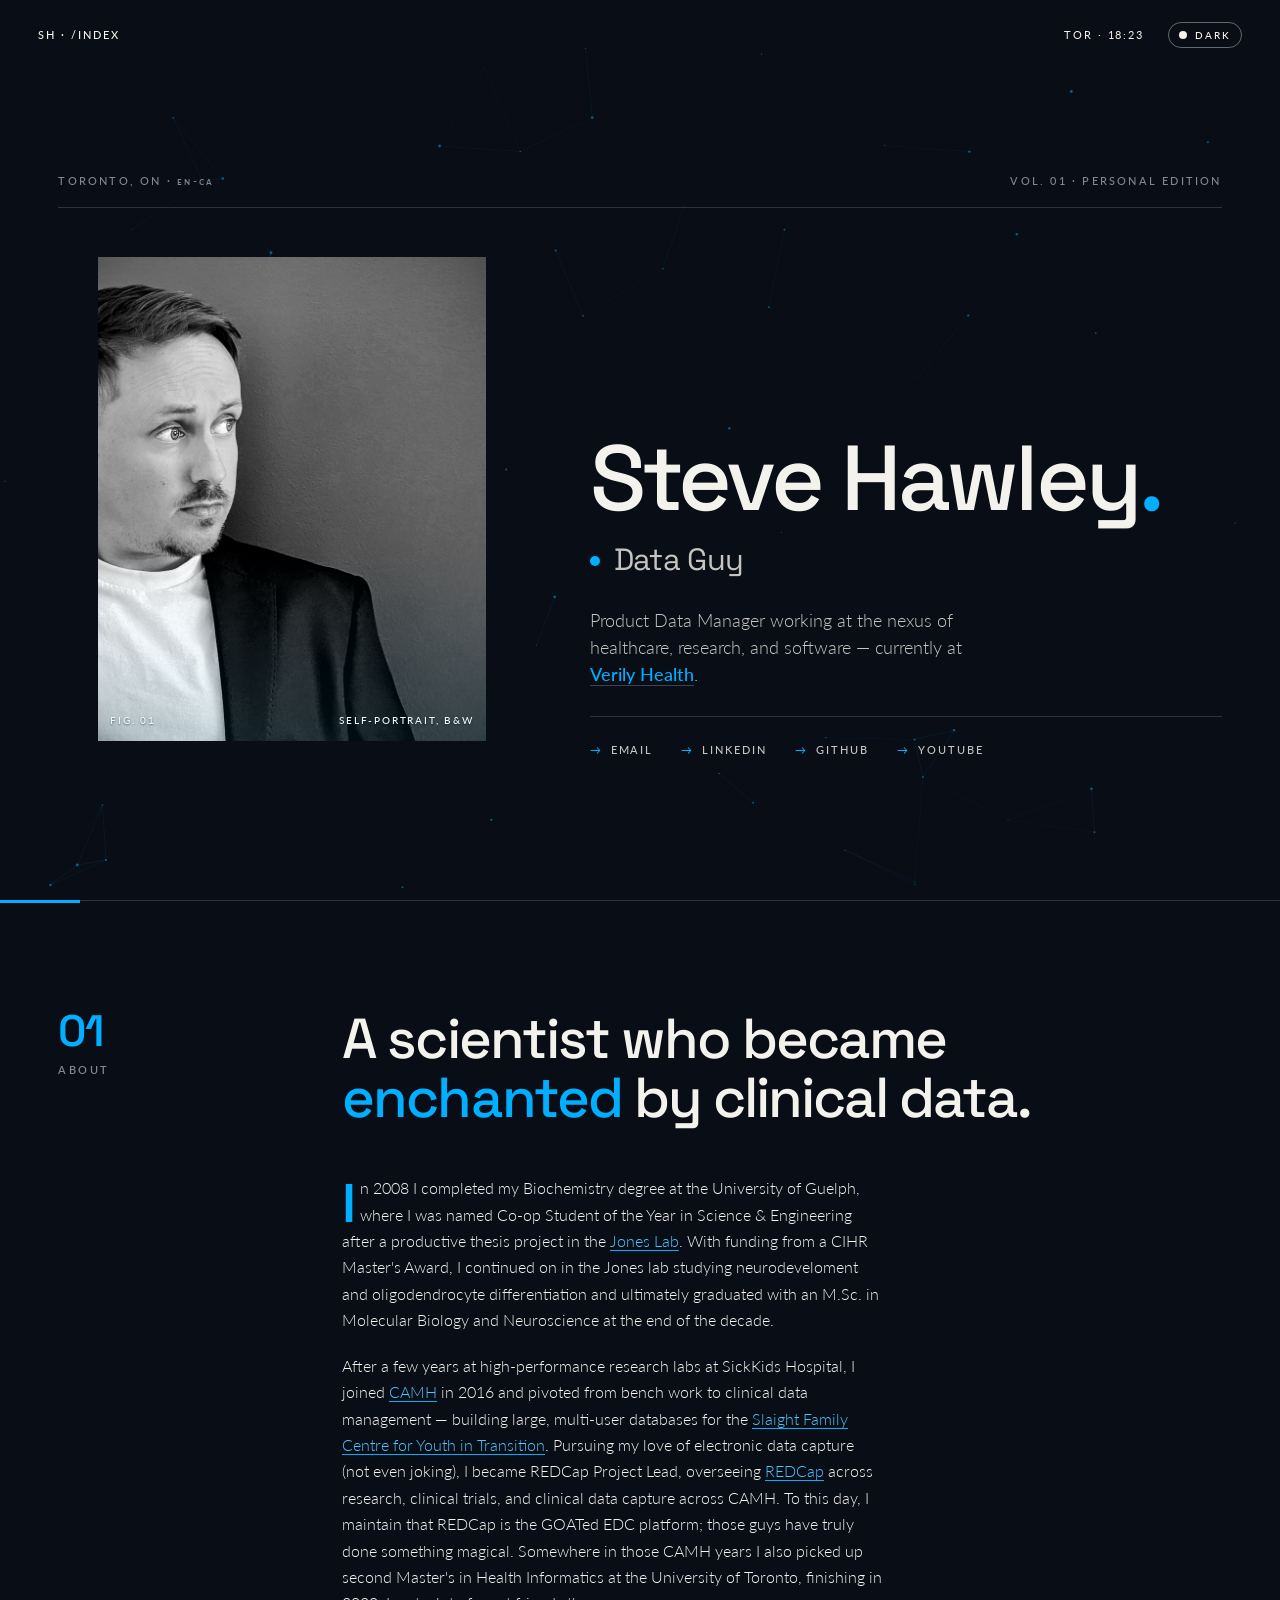
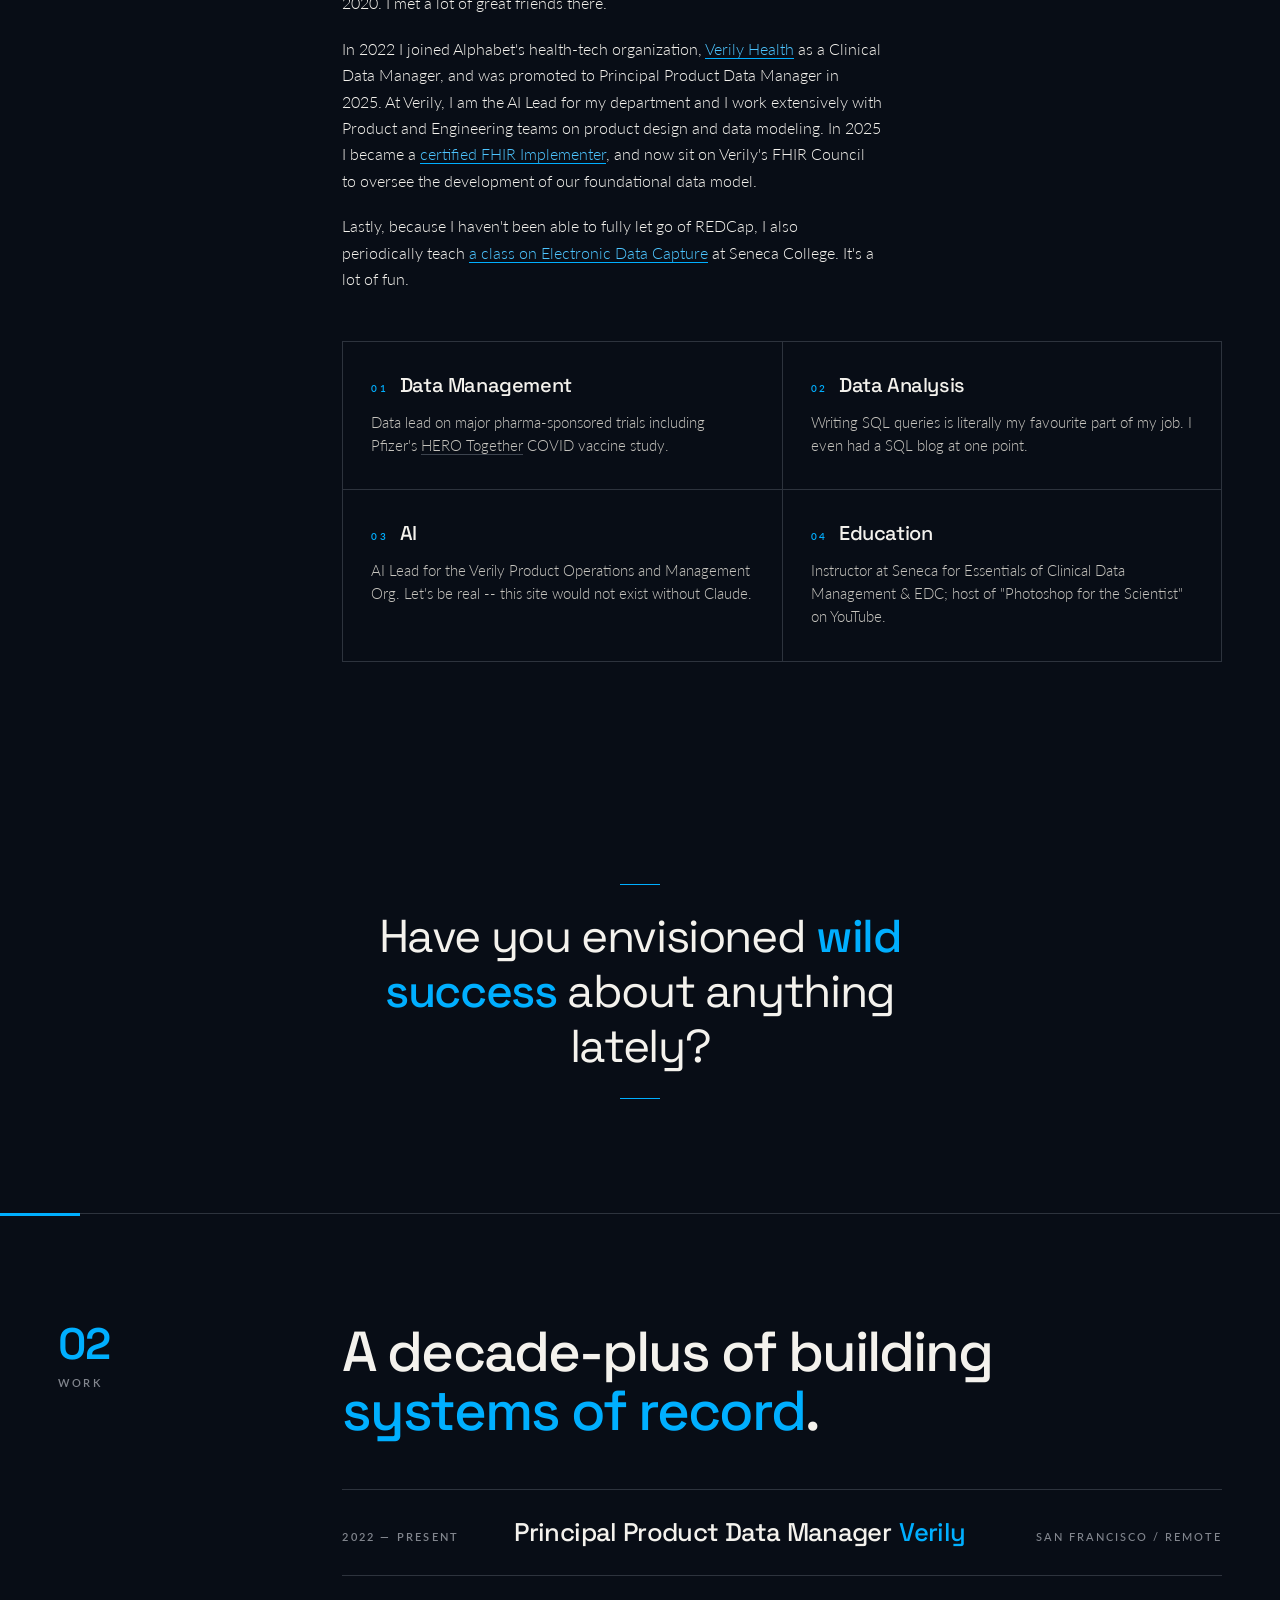
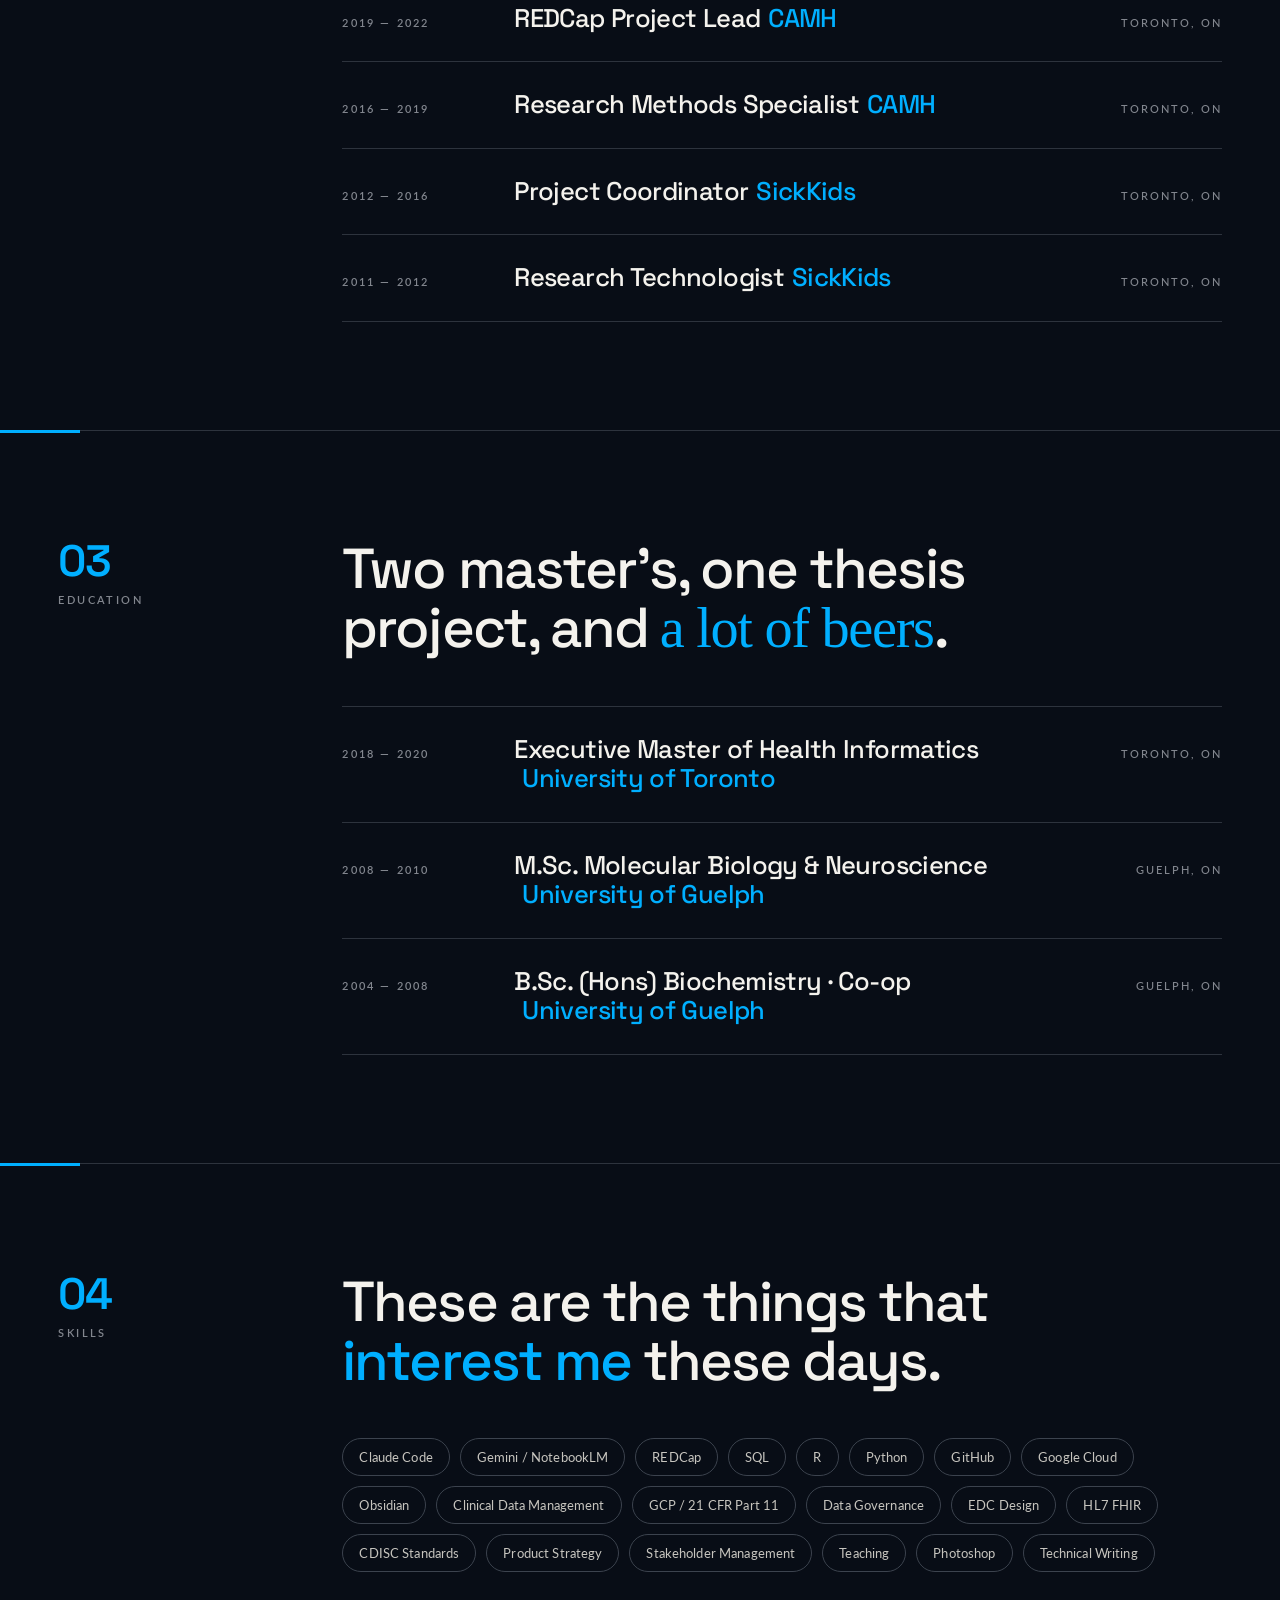
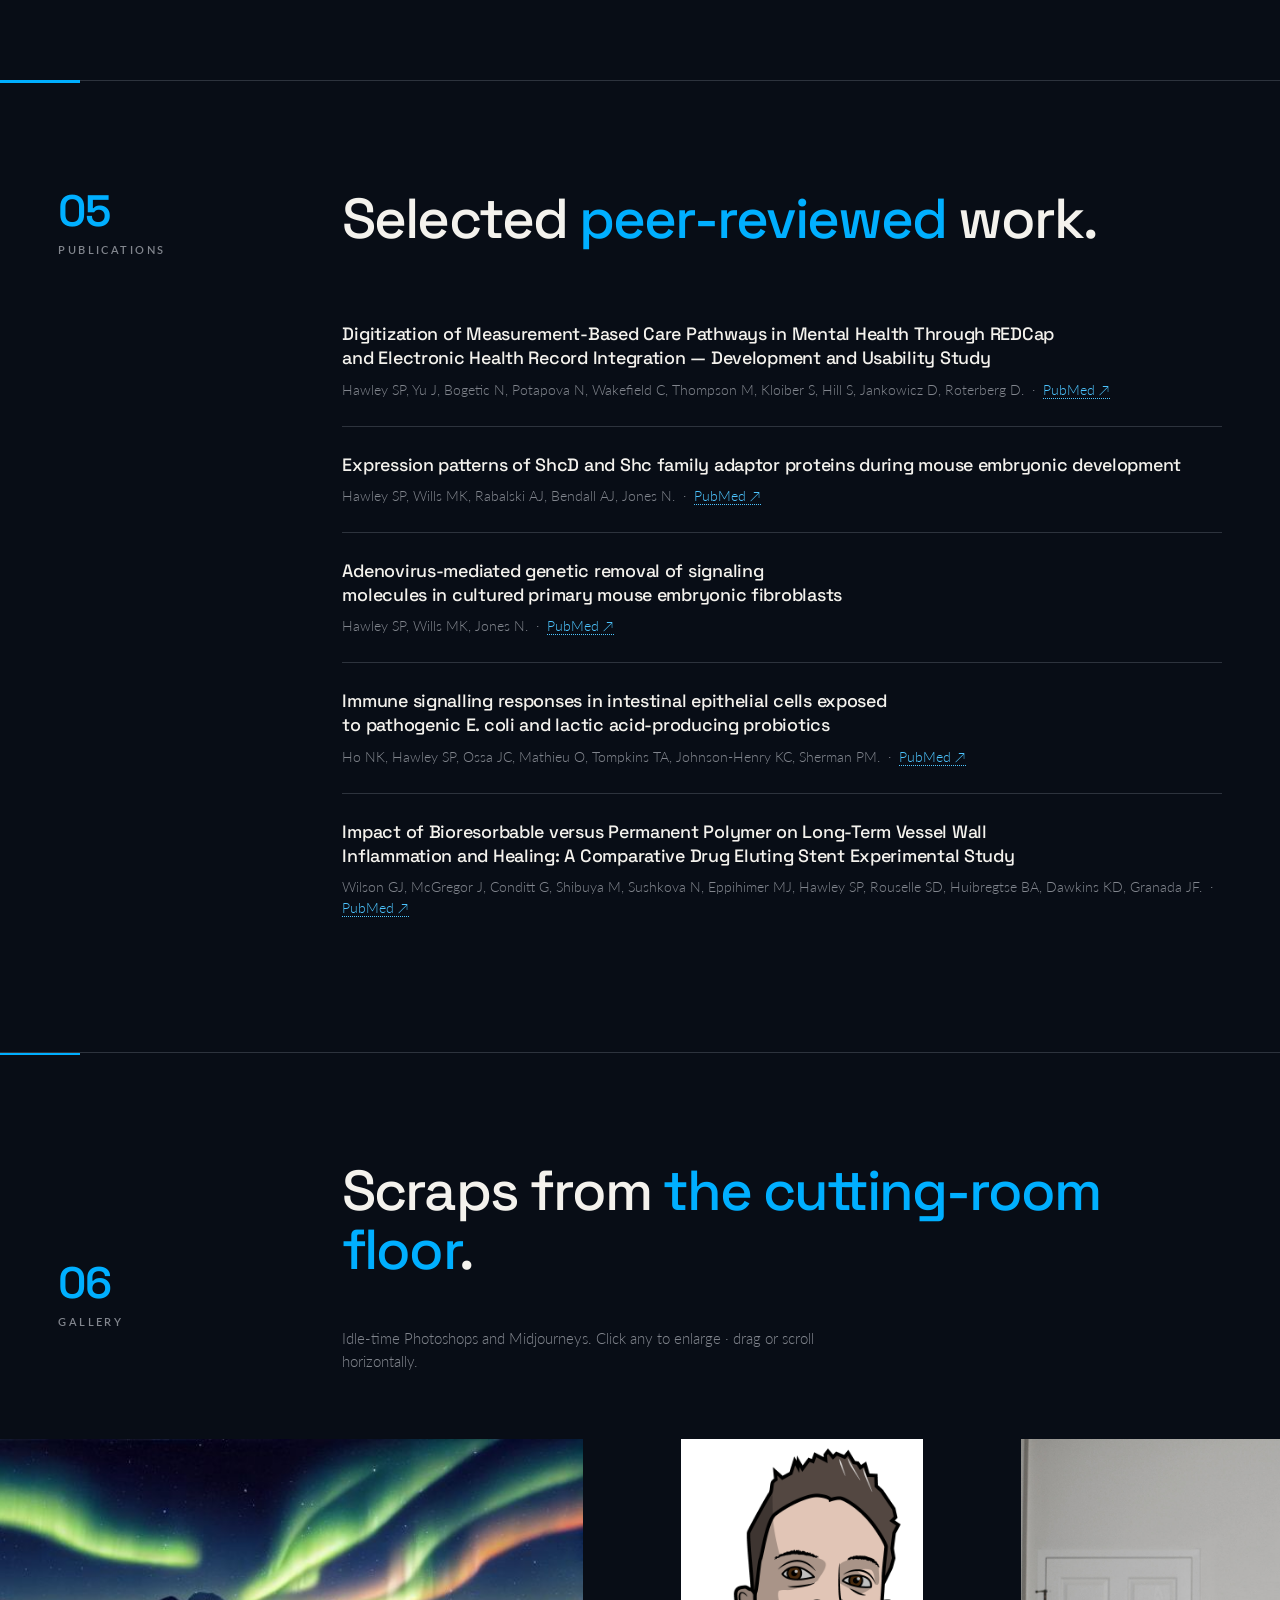
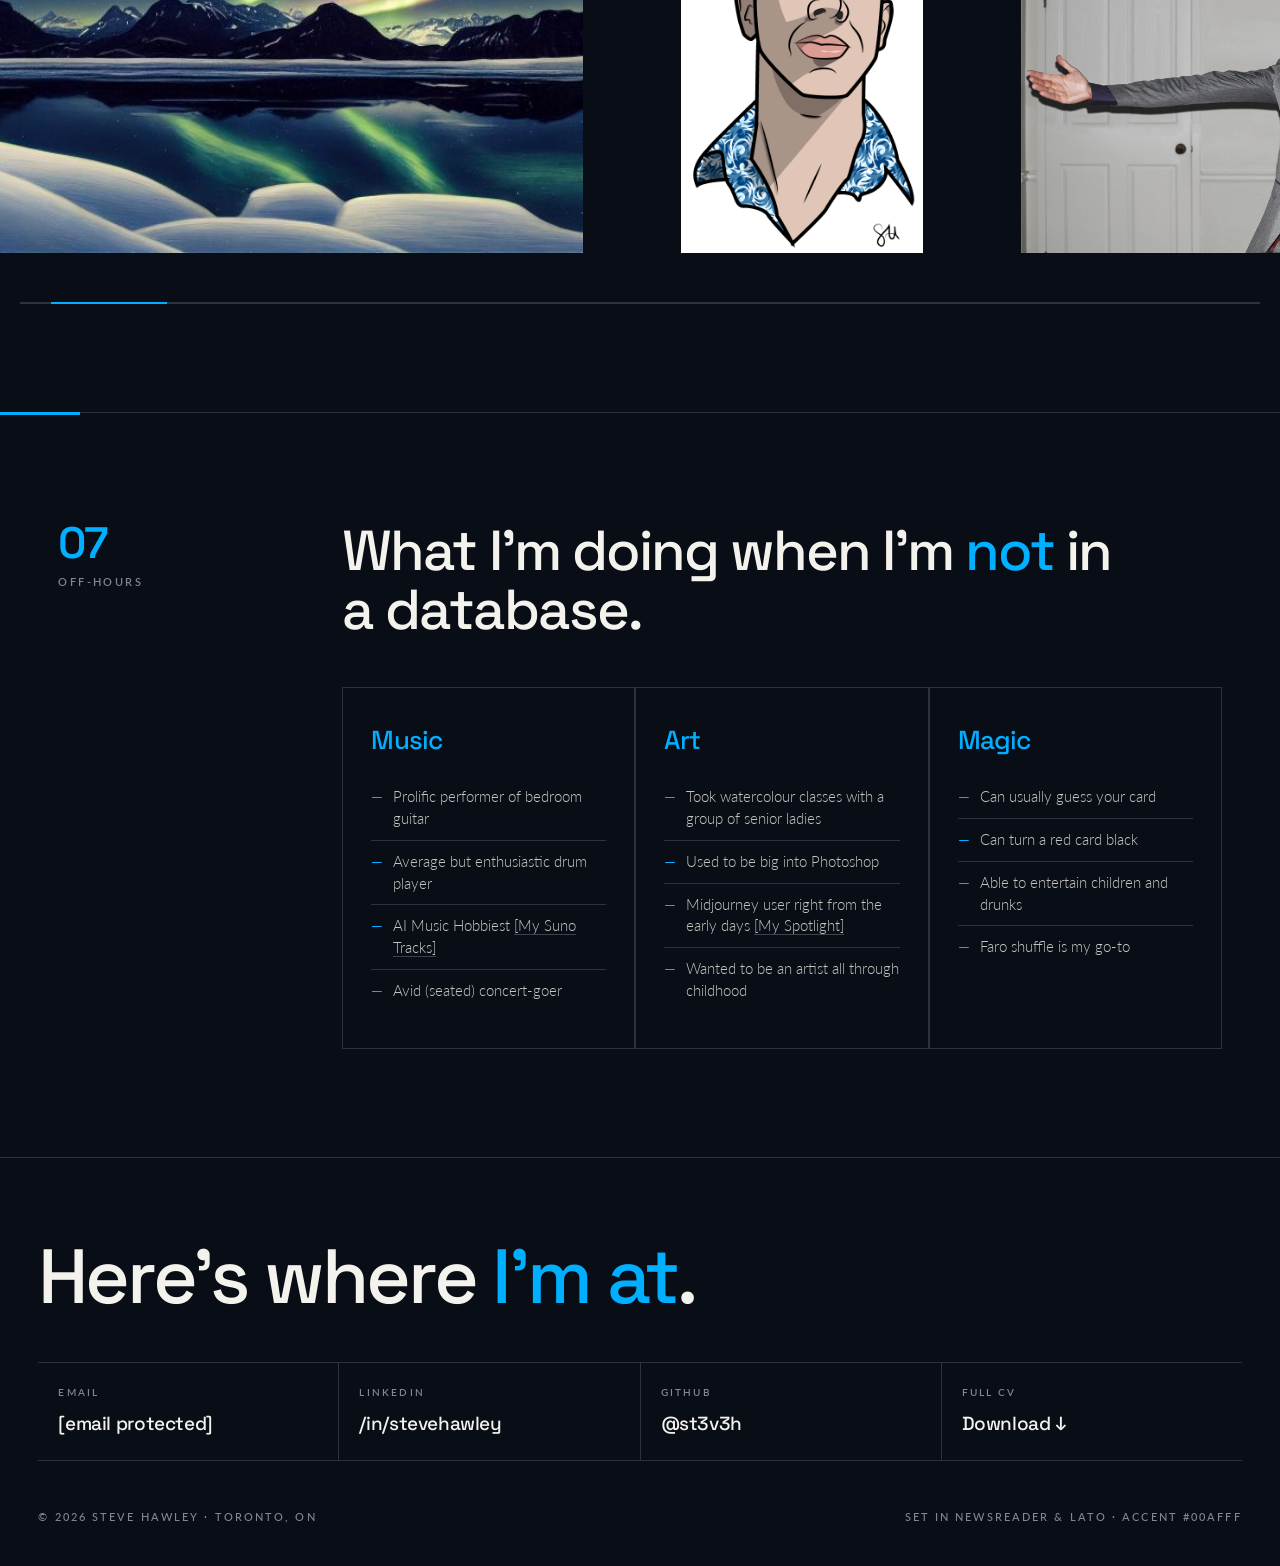
==== commit 14f0ff44: "Update profile image source in index.html" ====
--- a/index.html
+++ b/index.html
@@ -993,7 +993,7 @@
 
     <div class="hero-grid">
       <figure class="hero-portrait reveal d1">
-        <img src="assets/img-profile.jpg" alt="Portrait of Steve Hawley">
+        <img src="assets/headshot-2016.jpg" alt="Portrait of Steve Hawley">
         <figcaption class="caption">
           <span>Fig. 01</span>
           <span>Self-portrait, B&amp;W</span>
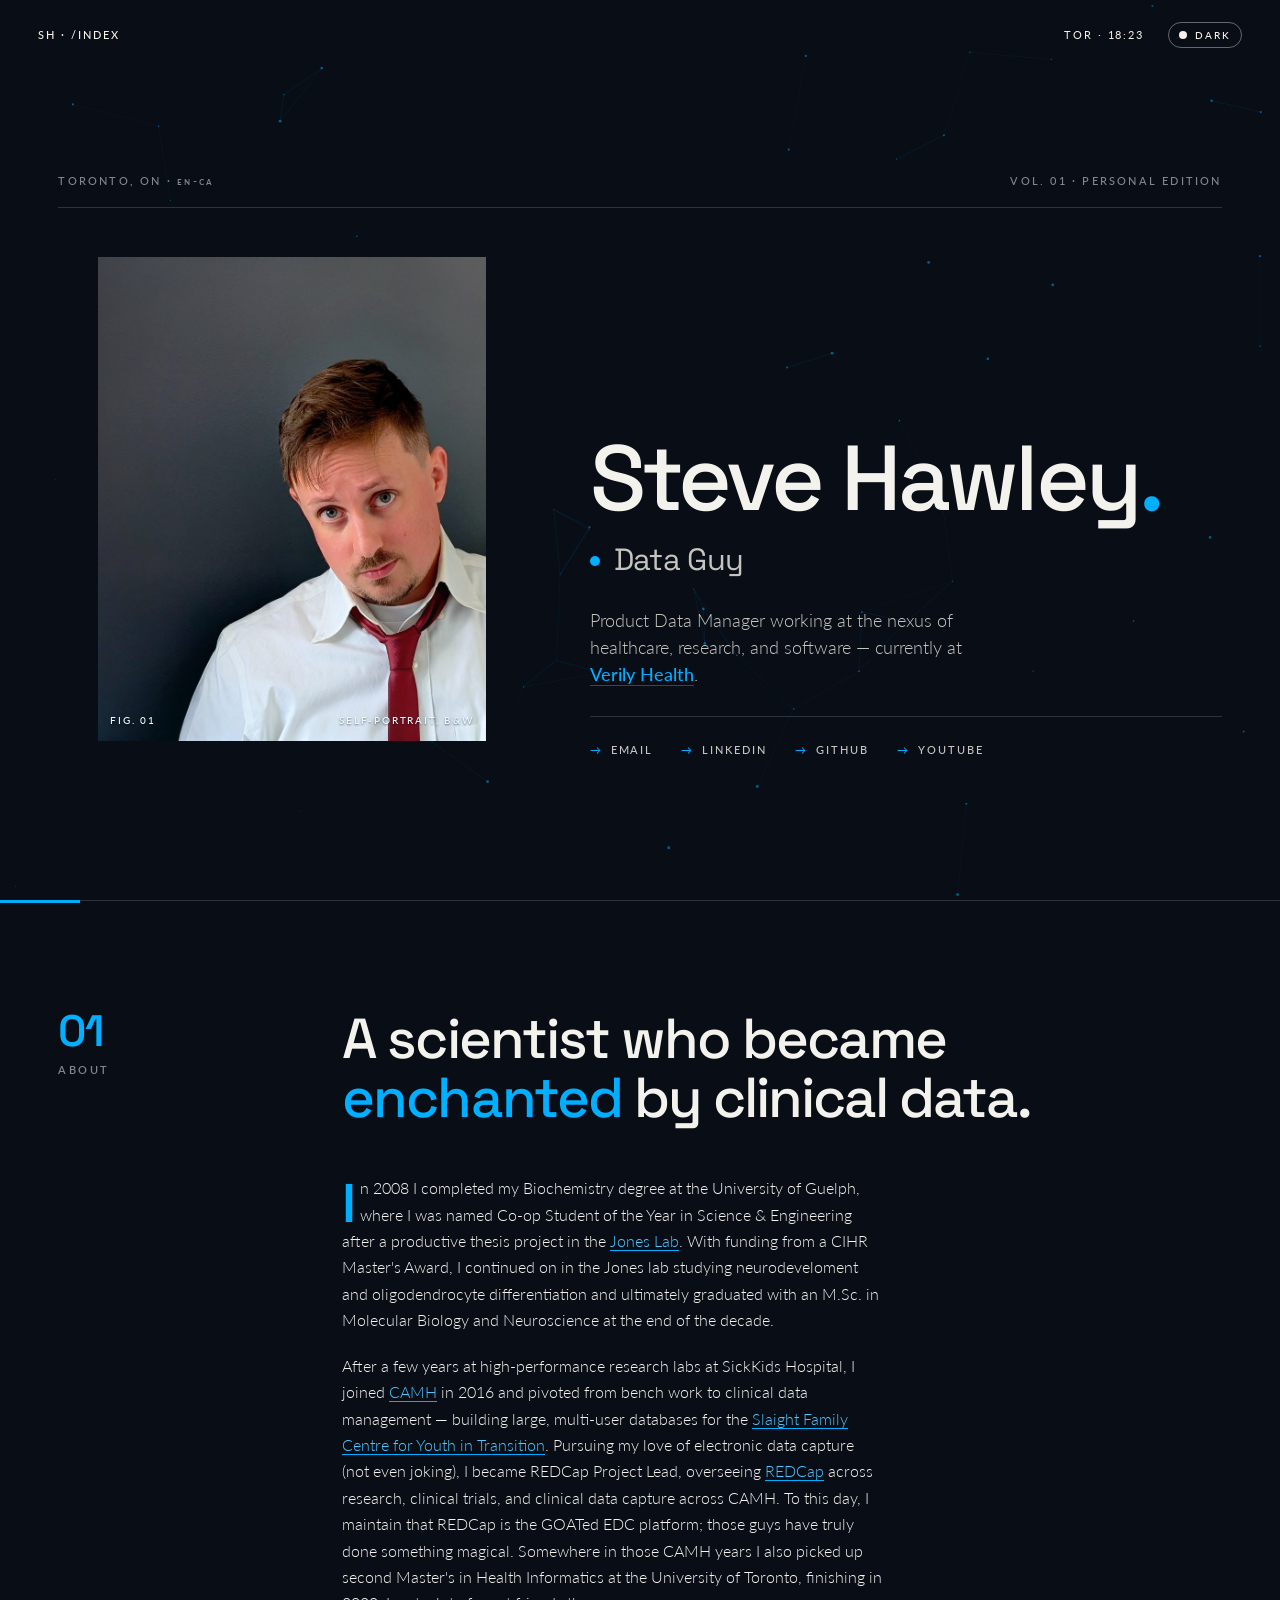
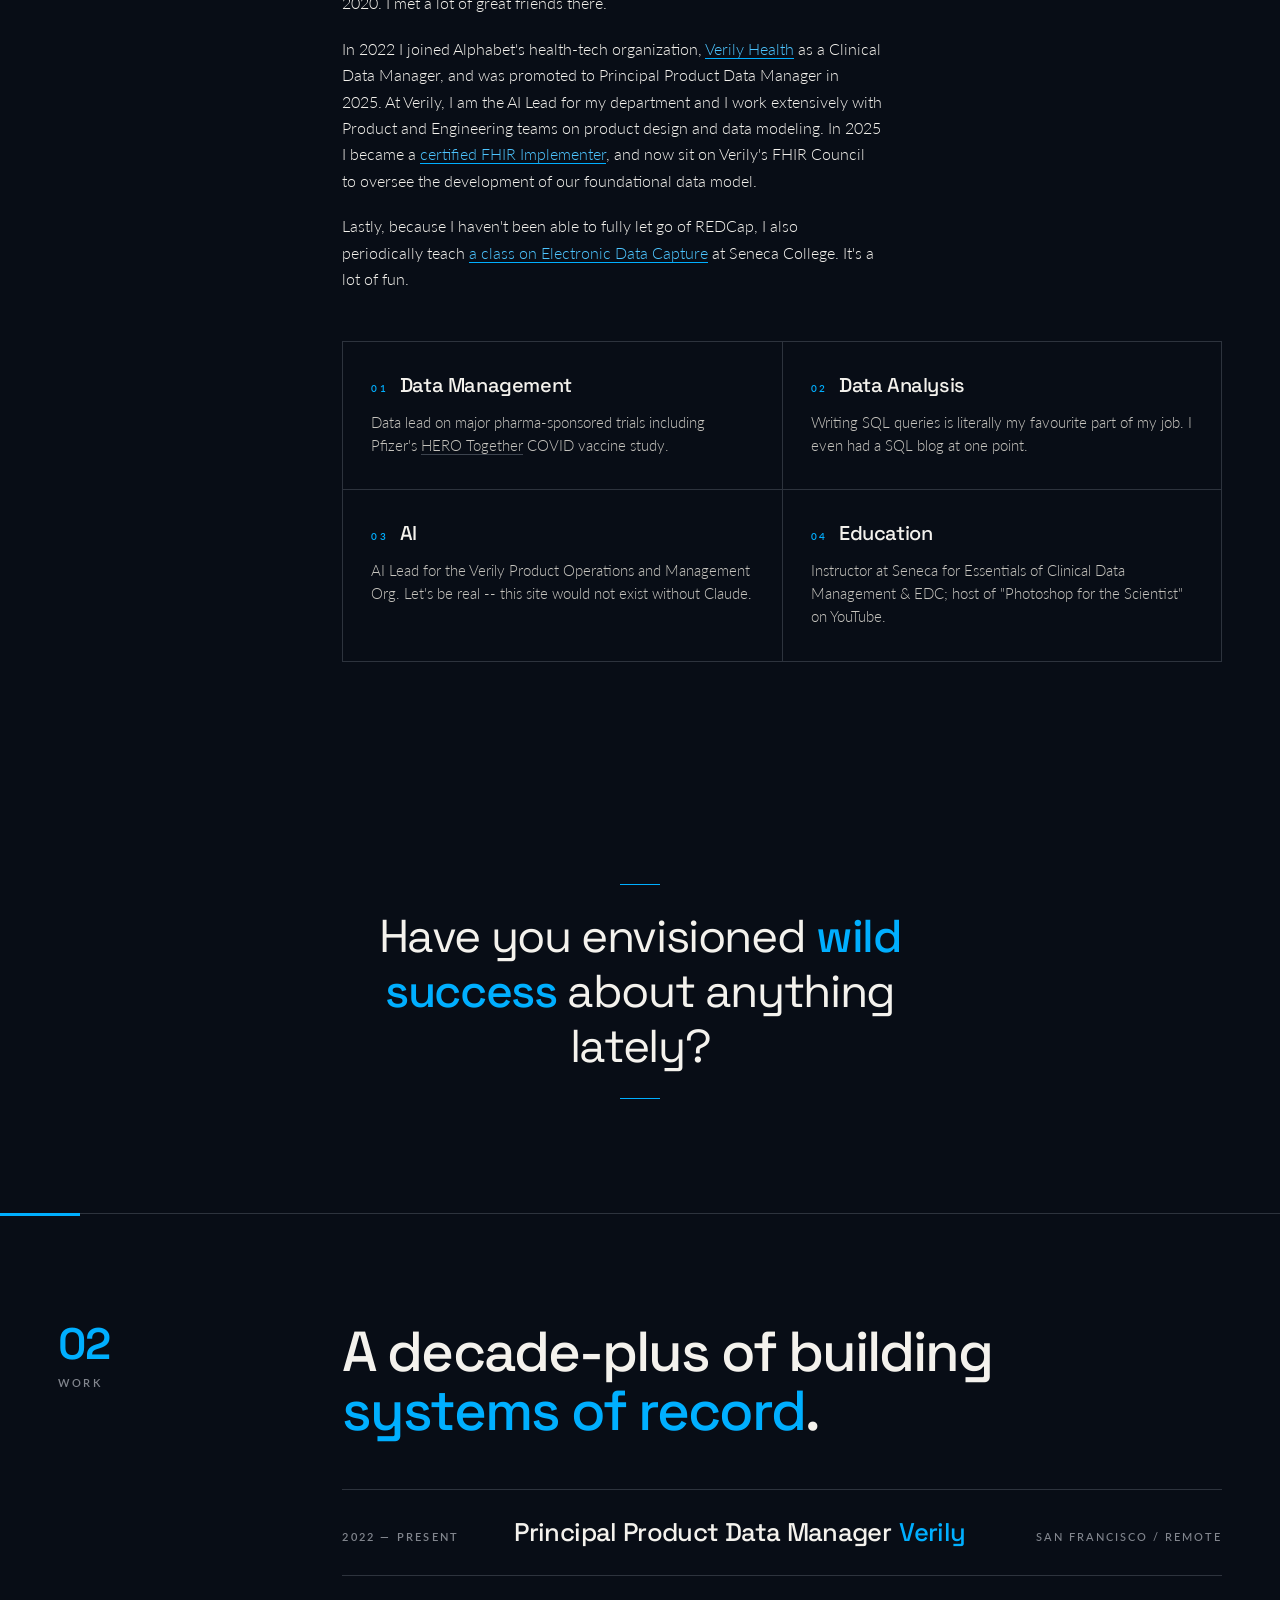
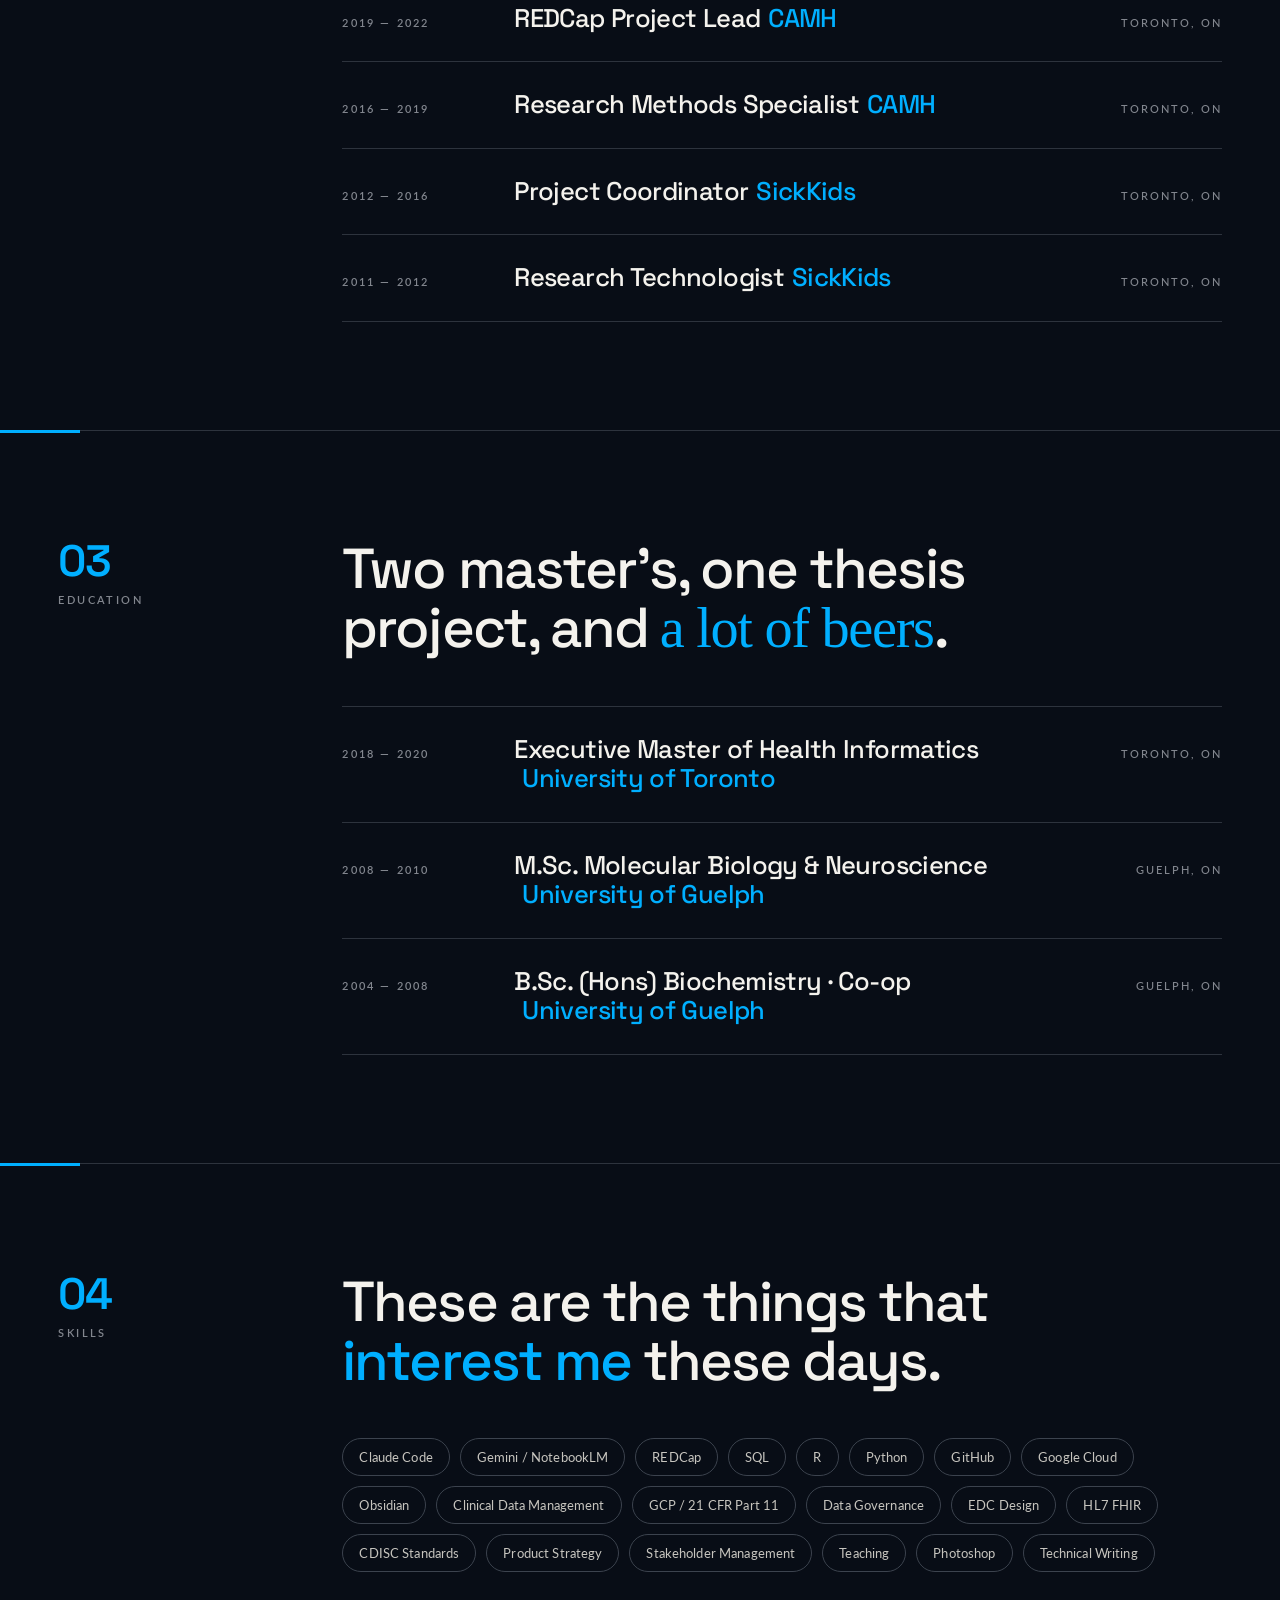
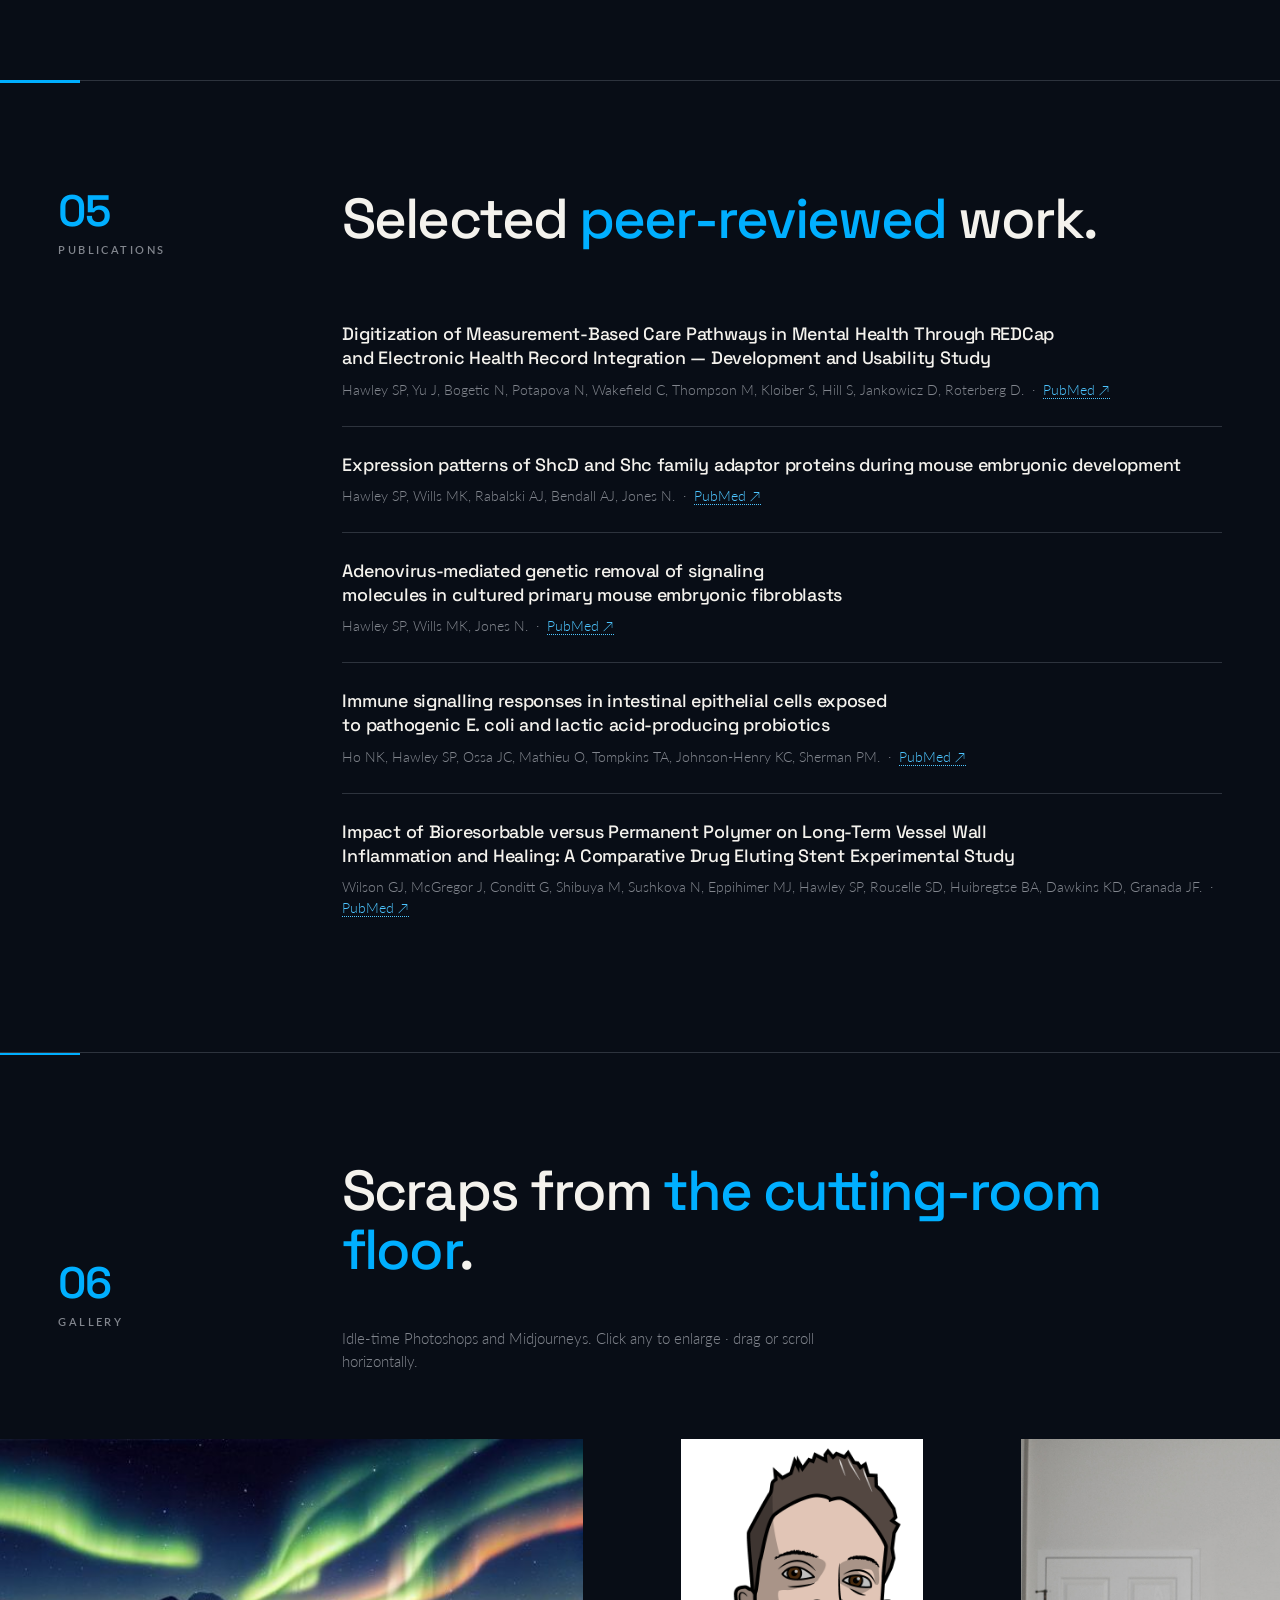
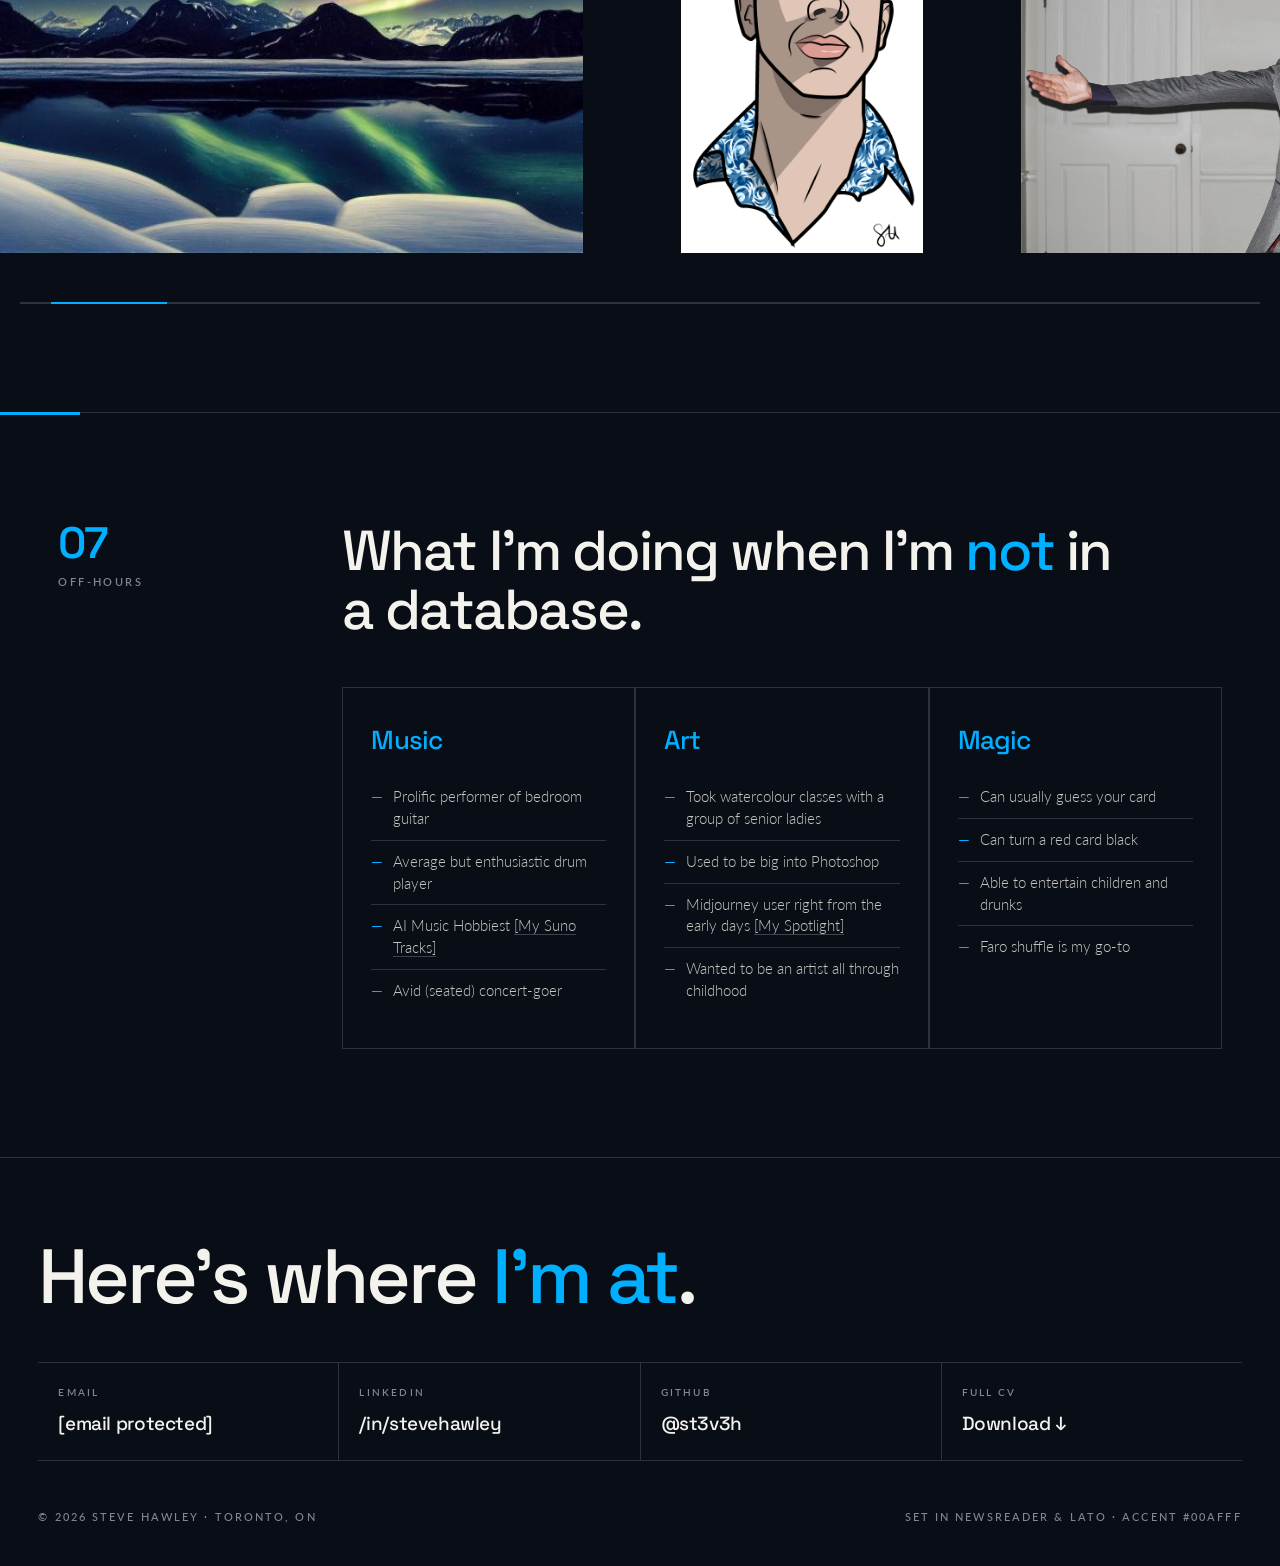
==== commit 32a7fa02: "Update hero portrait image and styles Replaced the hero portrait image and commented out filter styl" ====
--- a/index.html
+++ b/index.html
@@ -260,8 +260,8 @@
     width: 100%; height: 100%;
     object-fit: cover;
     object-position: center 20%;
-    filter: grayscale(100%) contrast(1.05);
-    transition: filter .6s;
+    /* filter: grayscale(100%) contrast(1.05); 
+    transition: filter .6s; */
   }
   .hero-portrait:hover img { filter: grayscale(0) contrast(1); }
   .hero-portrait::after {
@@ -993,7 +993,7 @@
 
     <div class="hero-grid">
       <figure class="hero-portrait reveal d1">
-        <img src="assets/headshot-2016.jpg" alt="Portrait of Steve Hawley">
+        <img src="assets/headshot2-2016.jpg" alt="Portrait of Steve Hawley">
         <figcaption class="caption">
           <span>Fig. 01</span>
           <span>Self-portrait, B&amp;W</span>
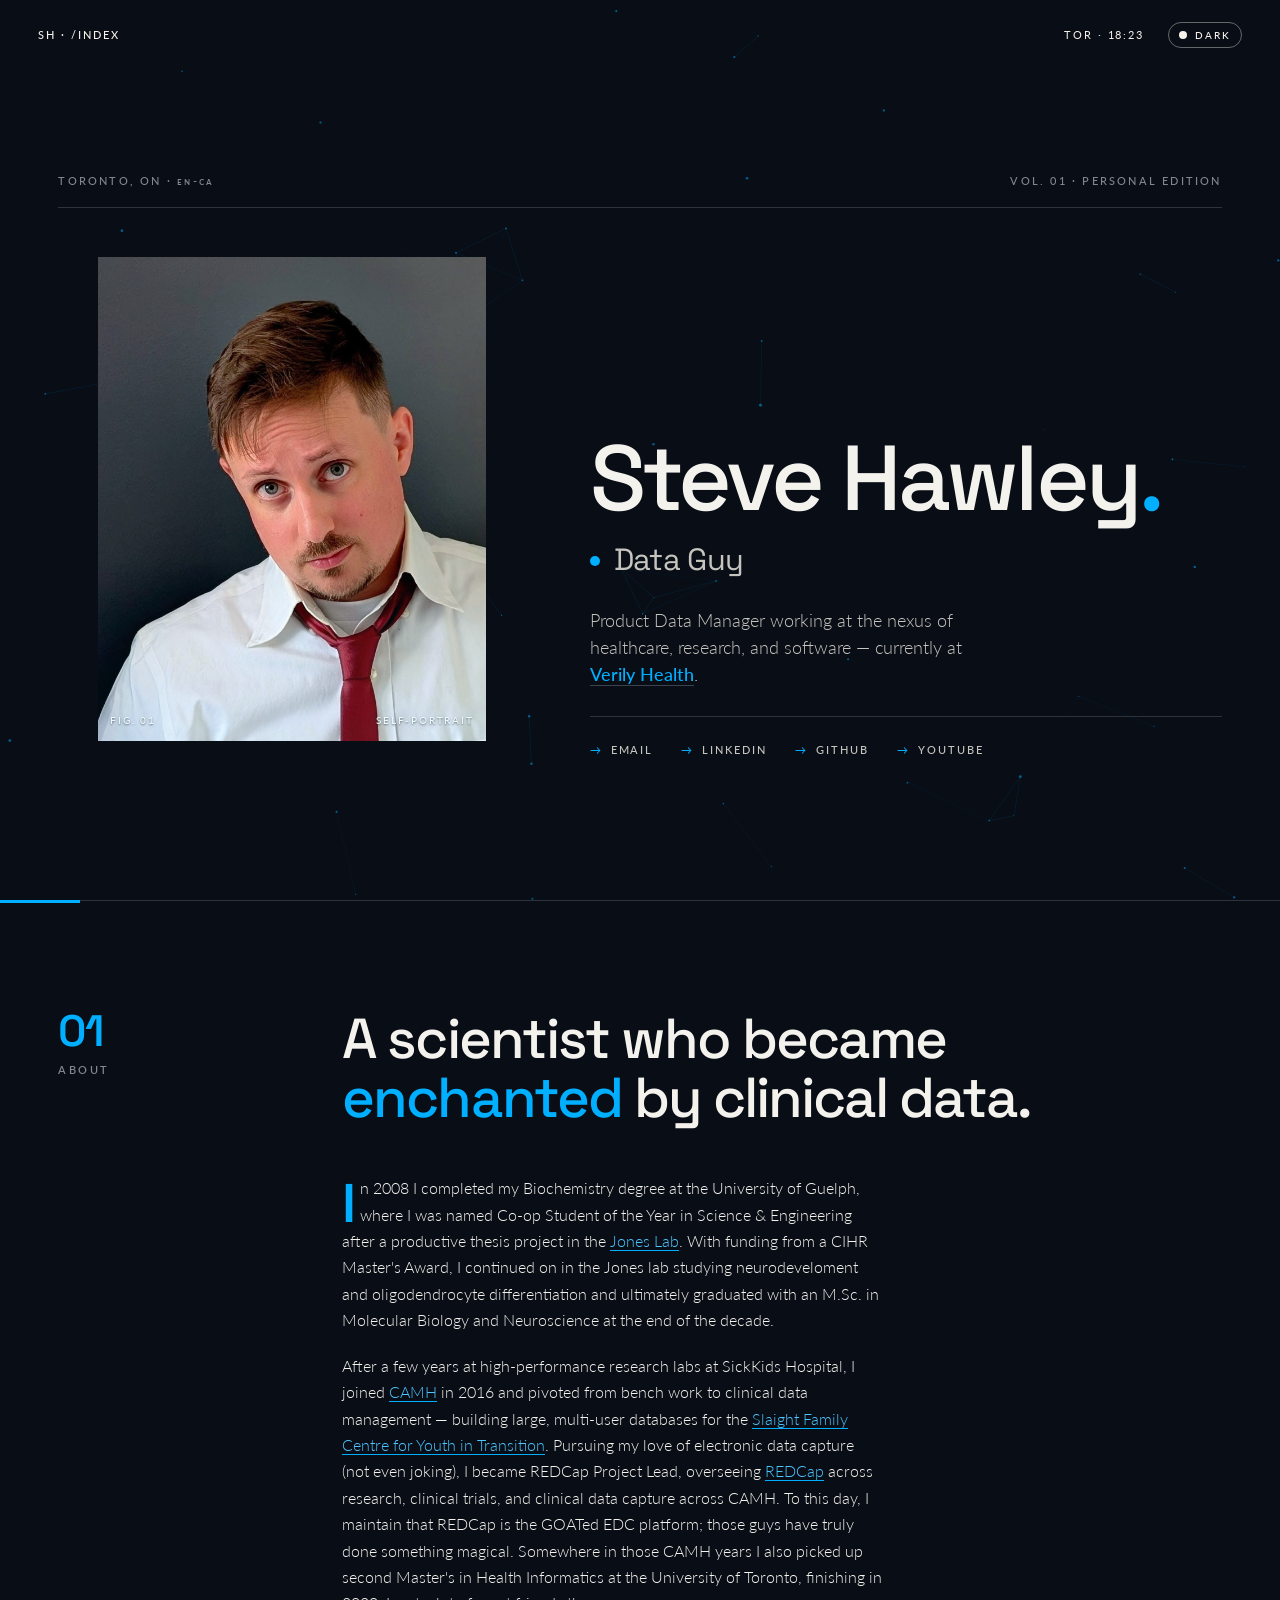
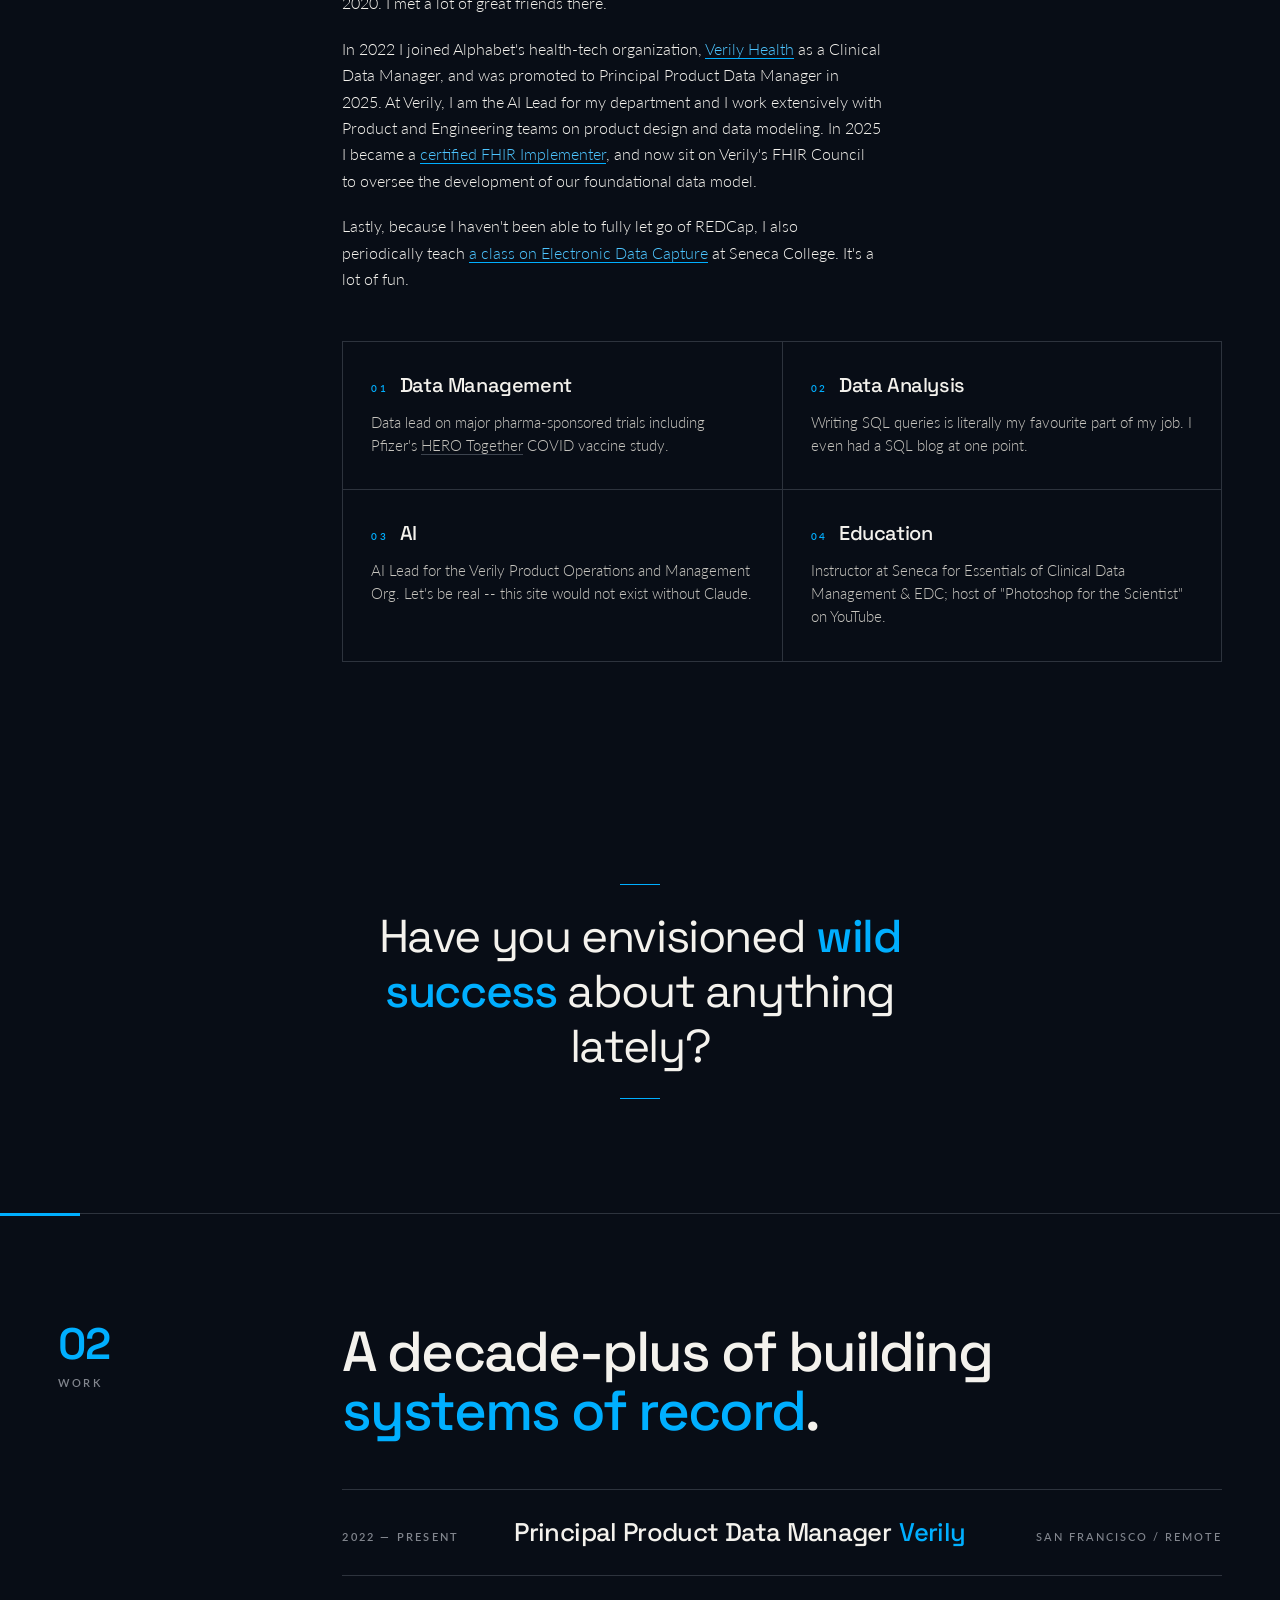
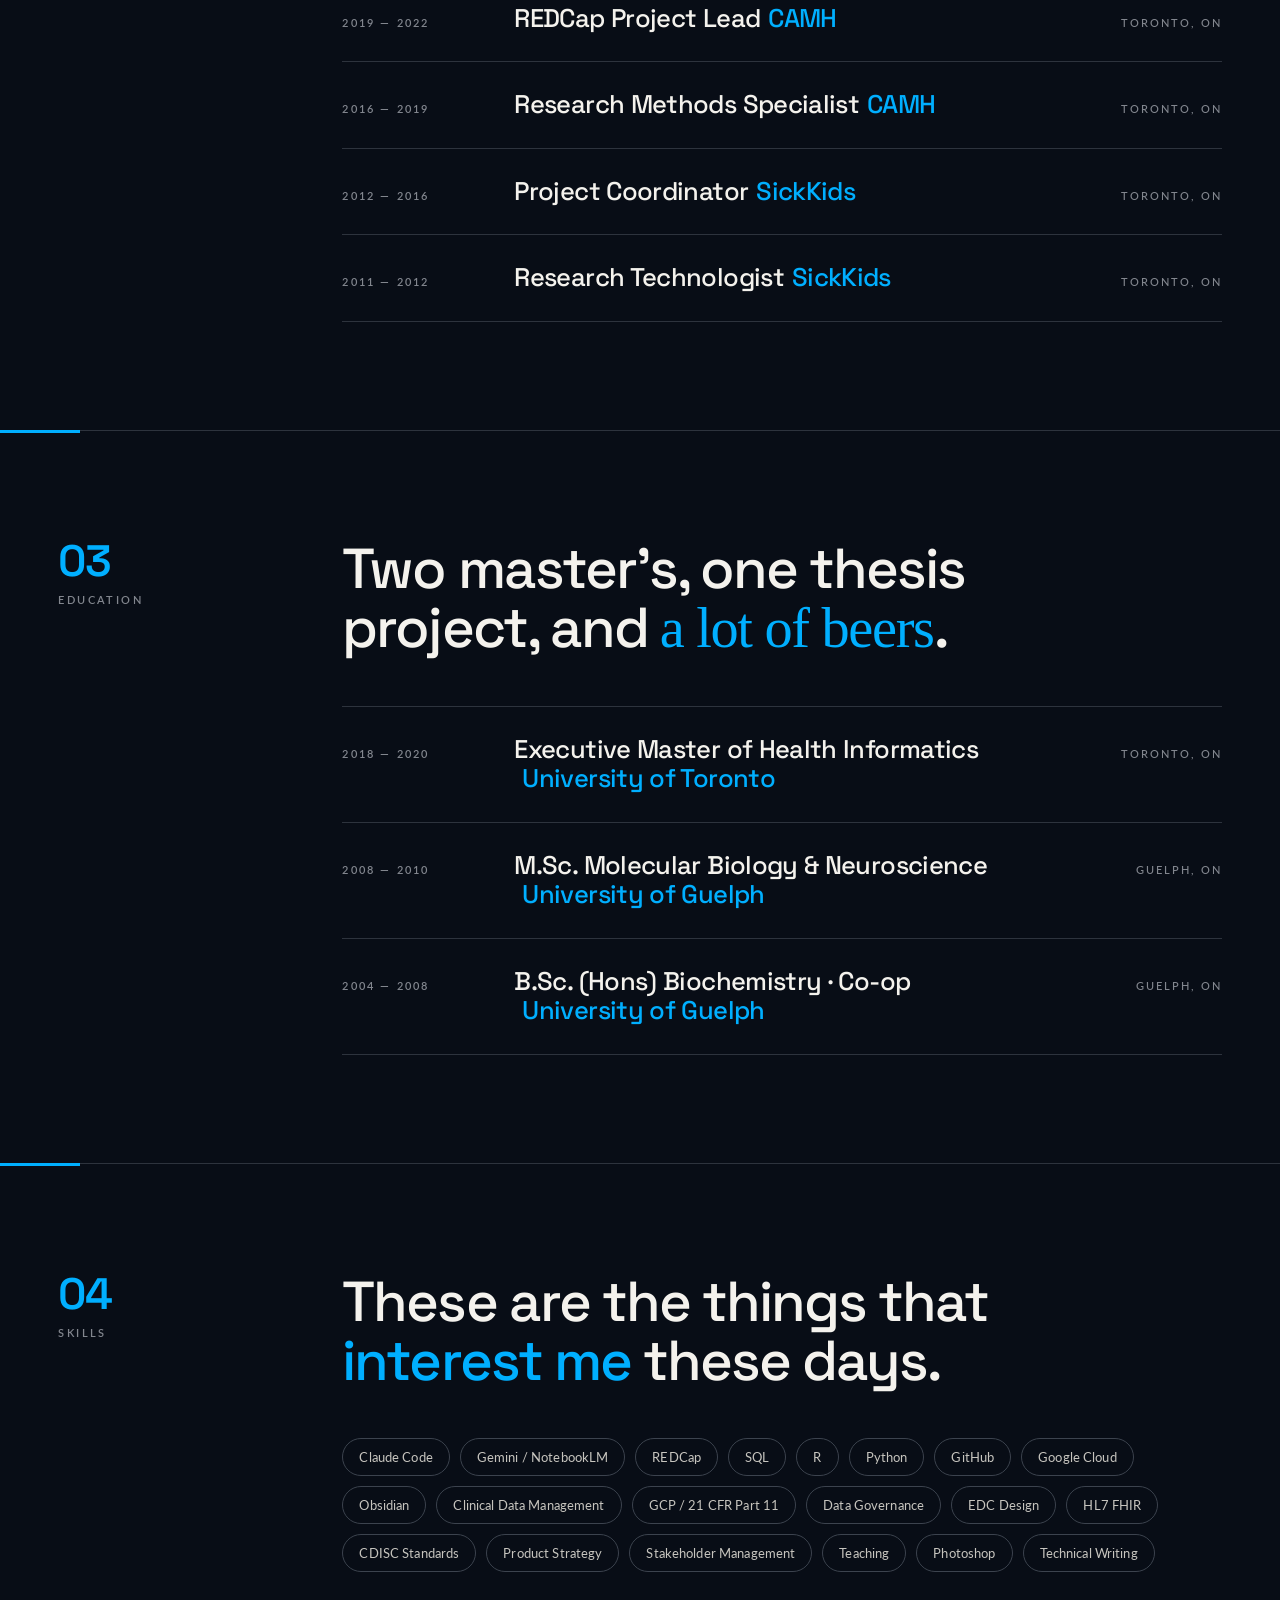
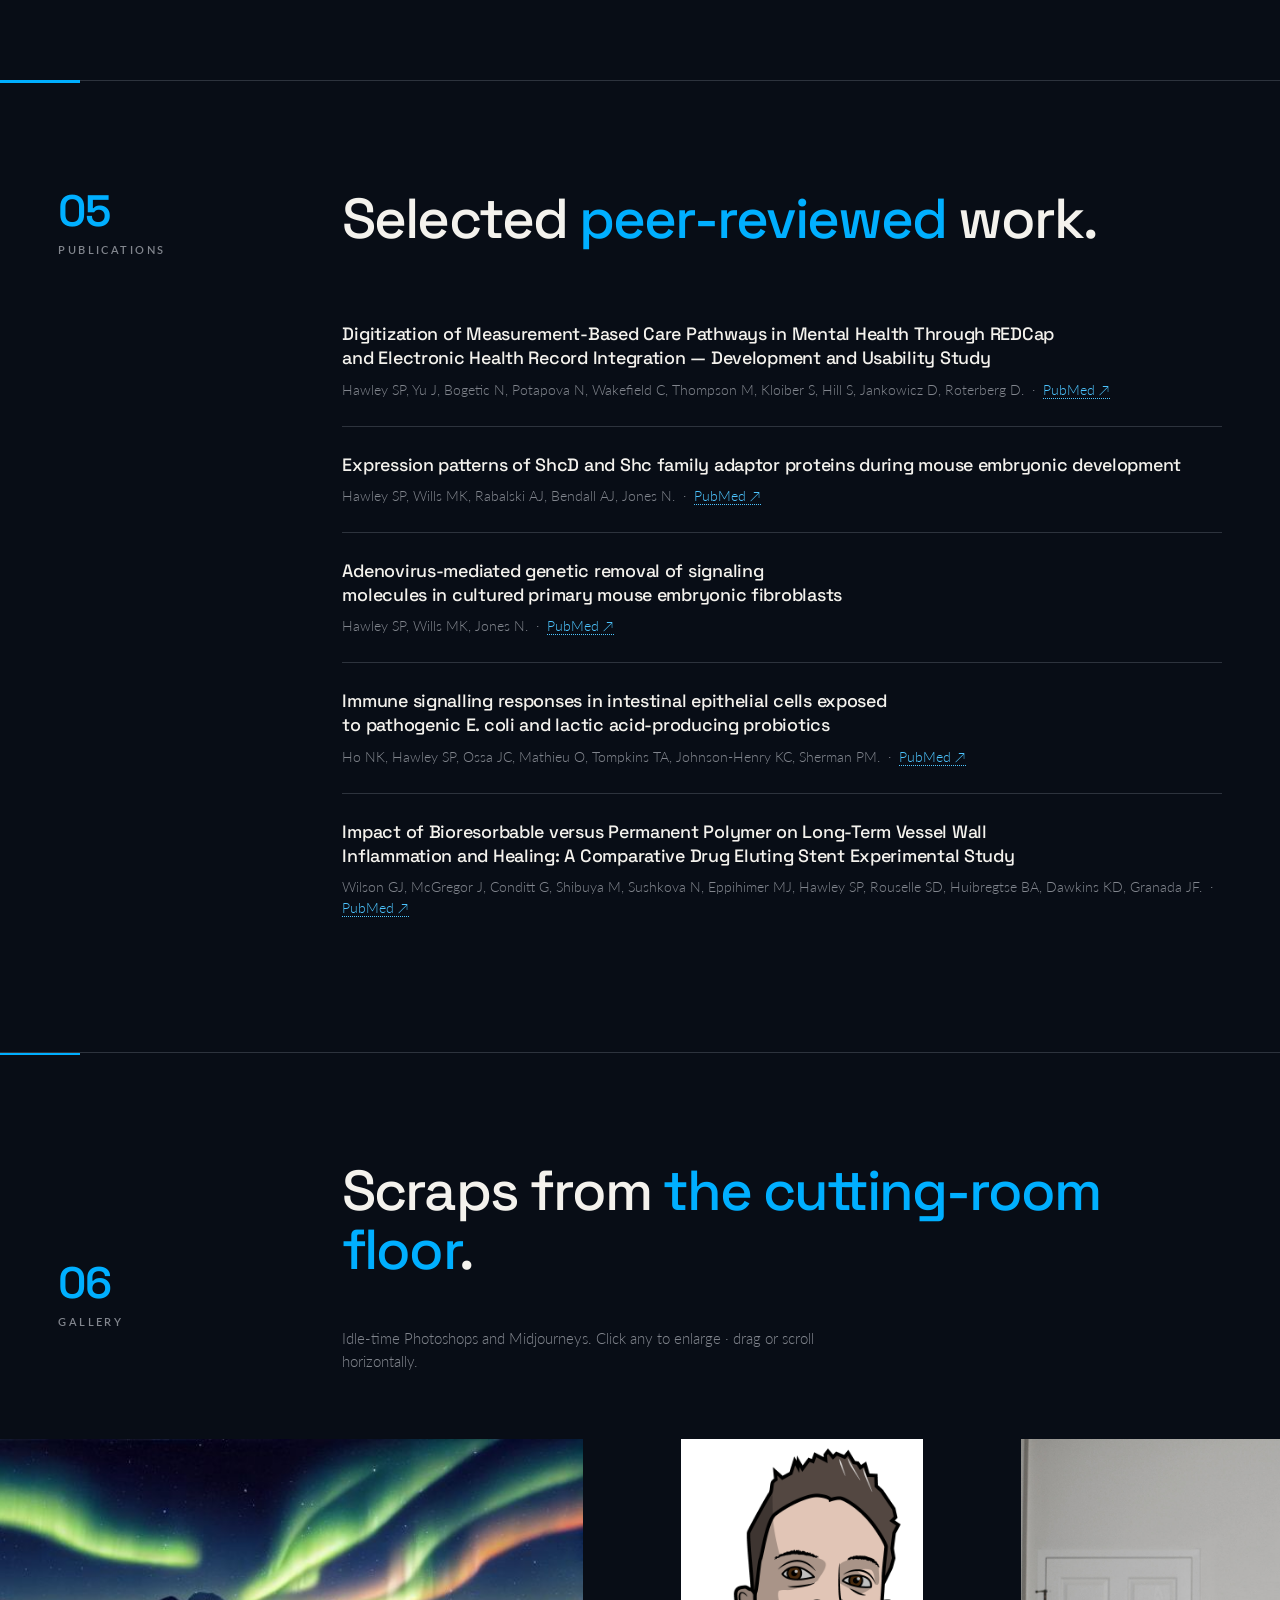
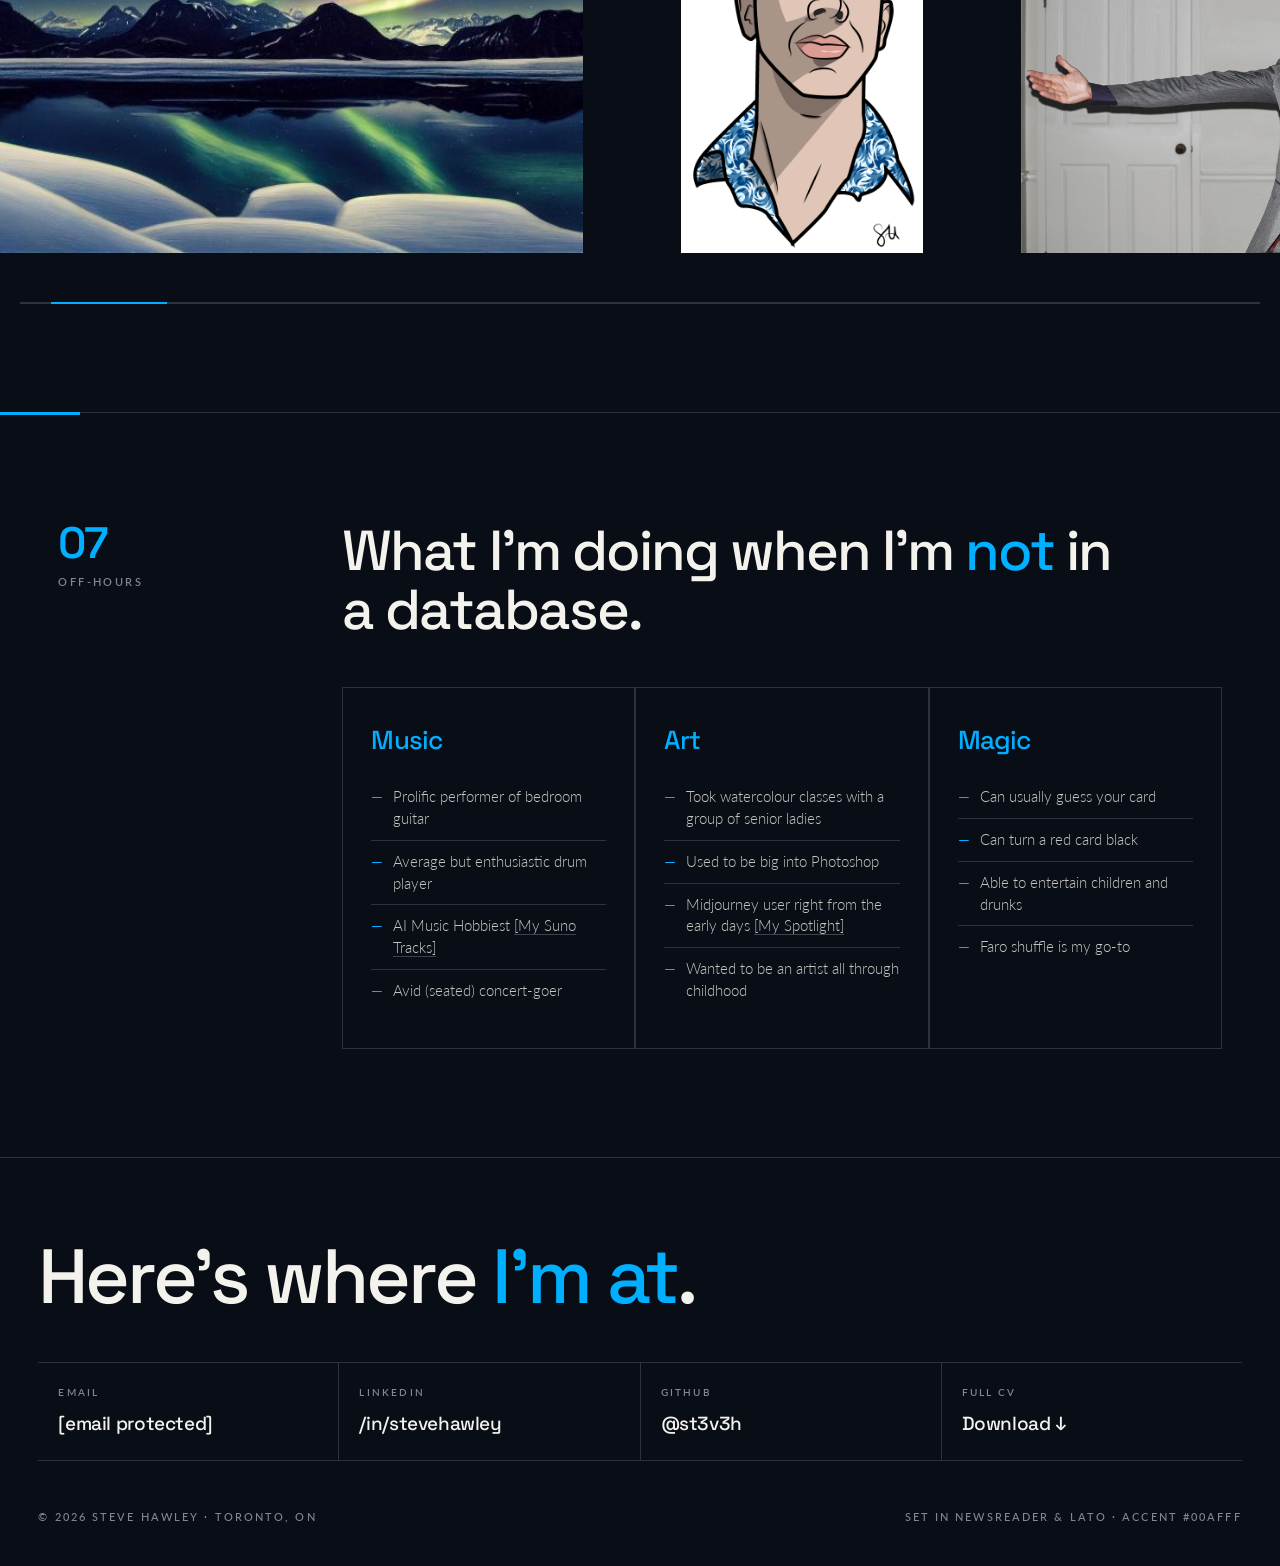
==== commit eeff0e6e: "Update index.html" ====
--- a/index.html
+++ b/index.html
@@ -996,7 +996,7 @@
         <img src="assets/headshot2-2016.jpg" alt="Portrait of Steve Hawley">
         <figcaption class="caption">
           <span>Fig. 01</span>
-          <span>Self-portrait, B&amp;W</span>
+          <span>Self-portrait</span>
         </figcaption>
       </figure>
 
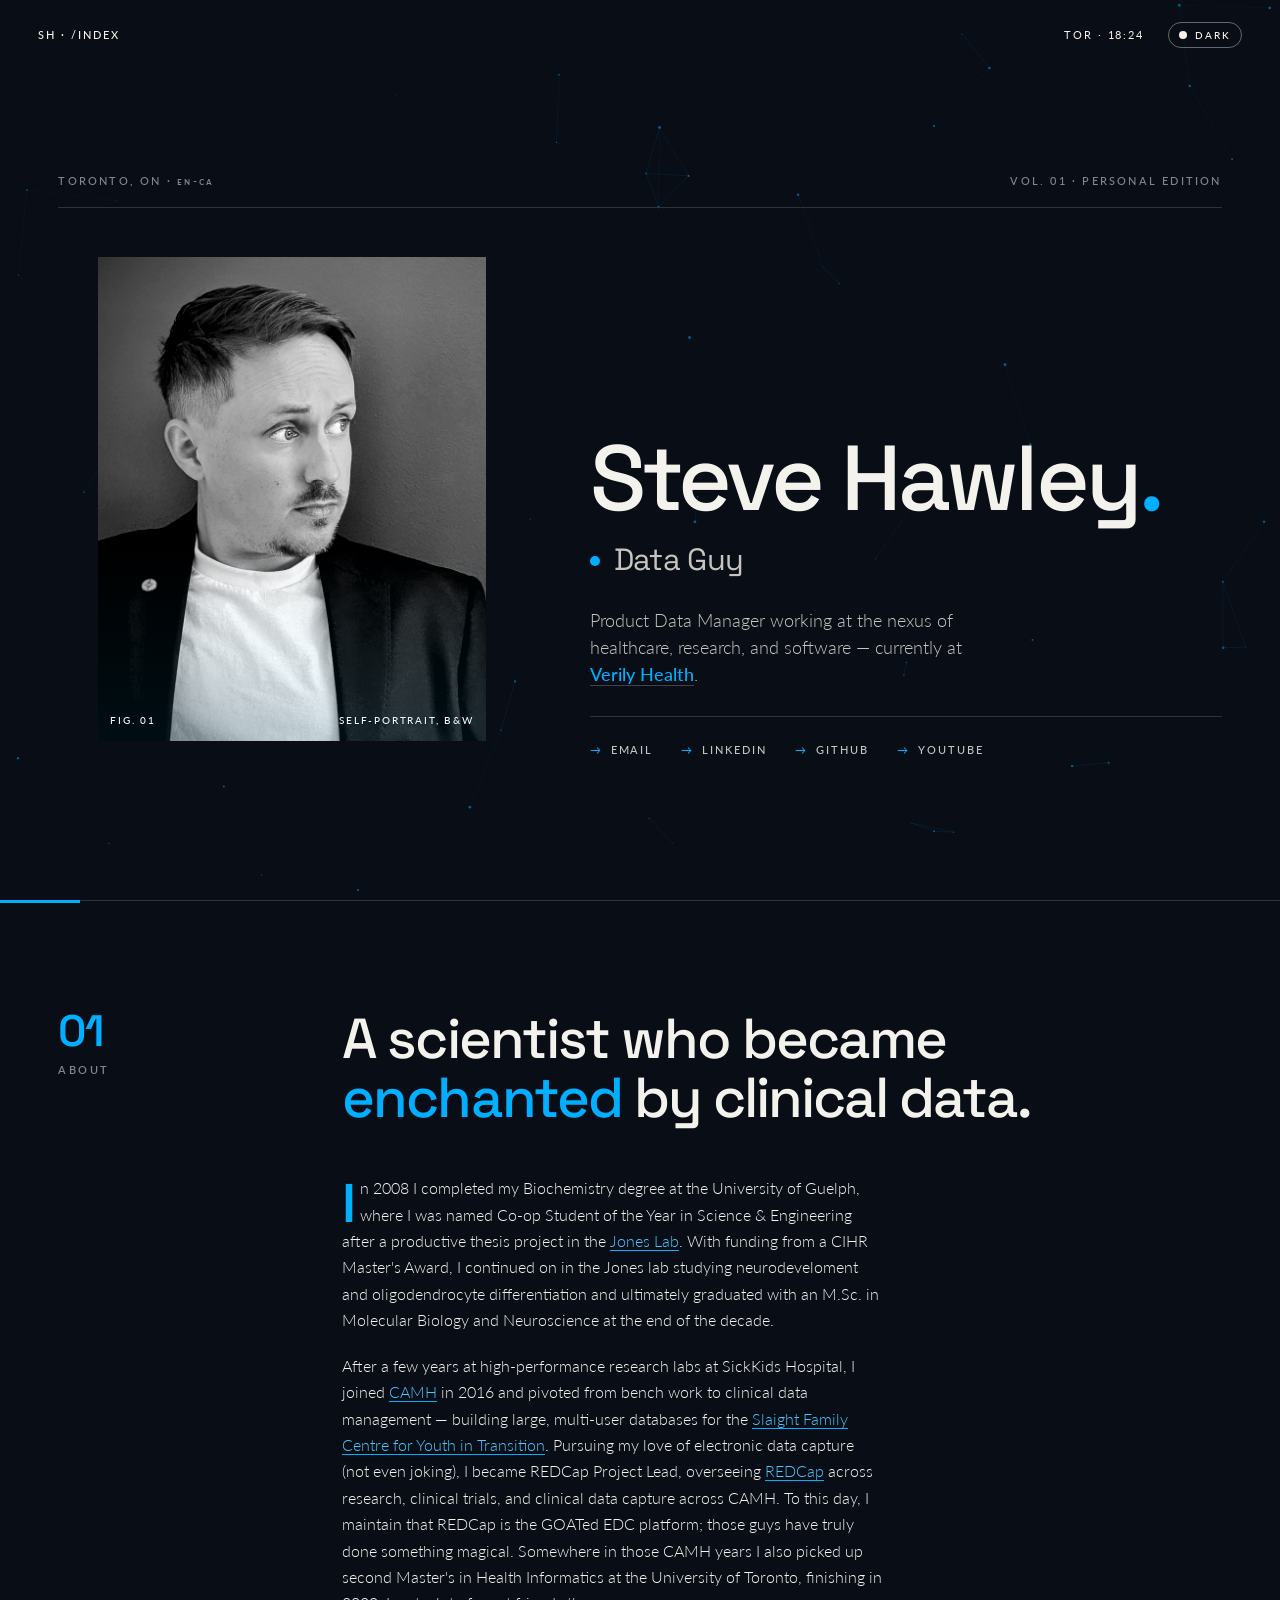
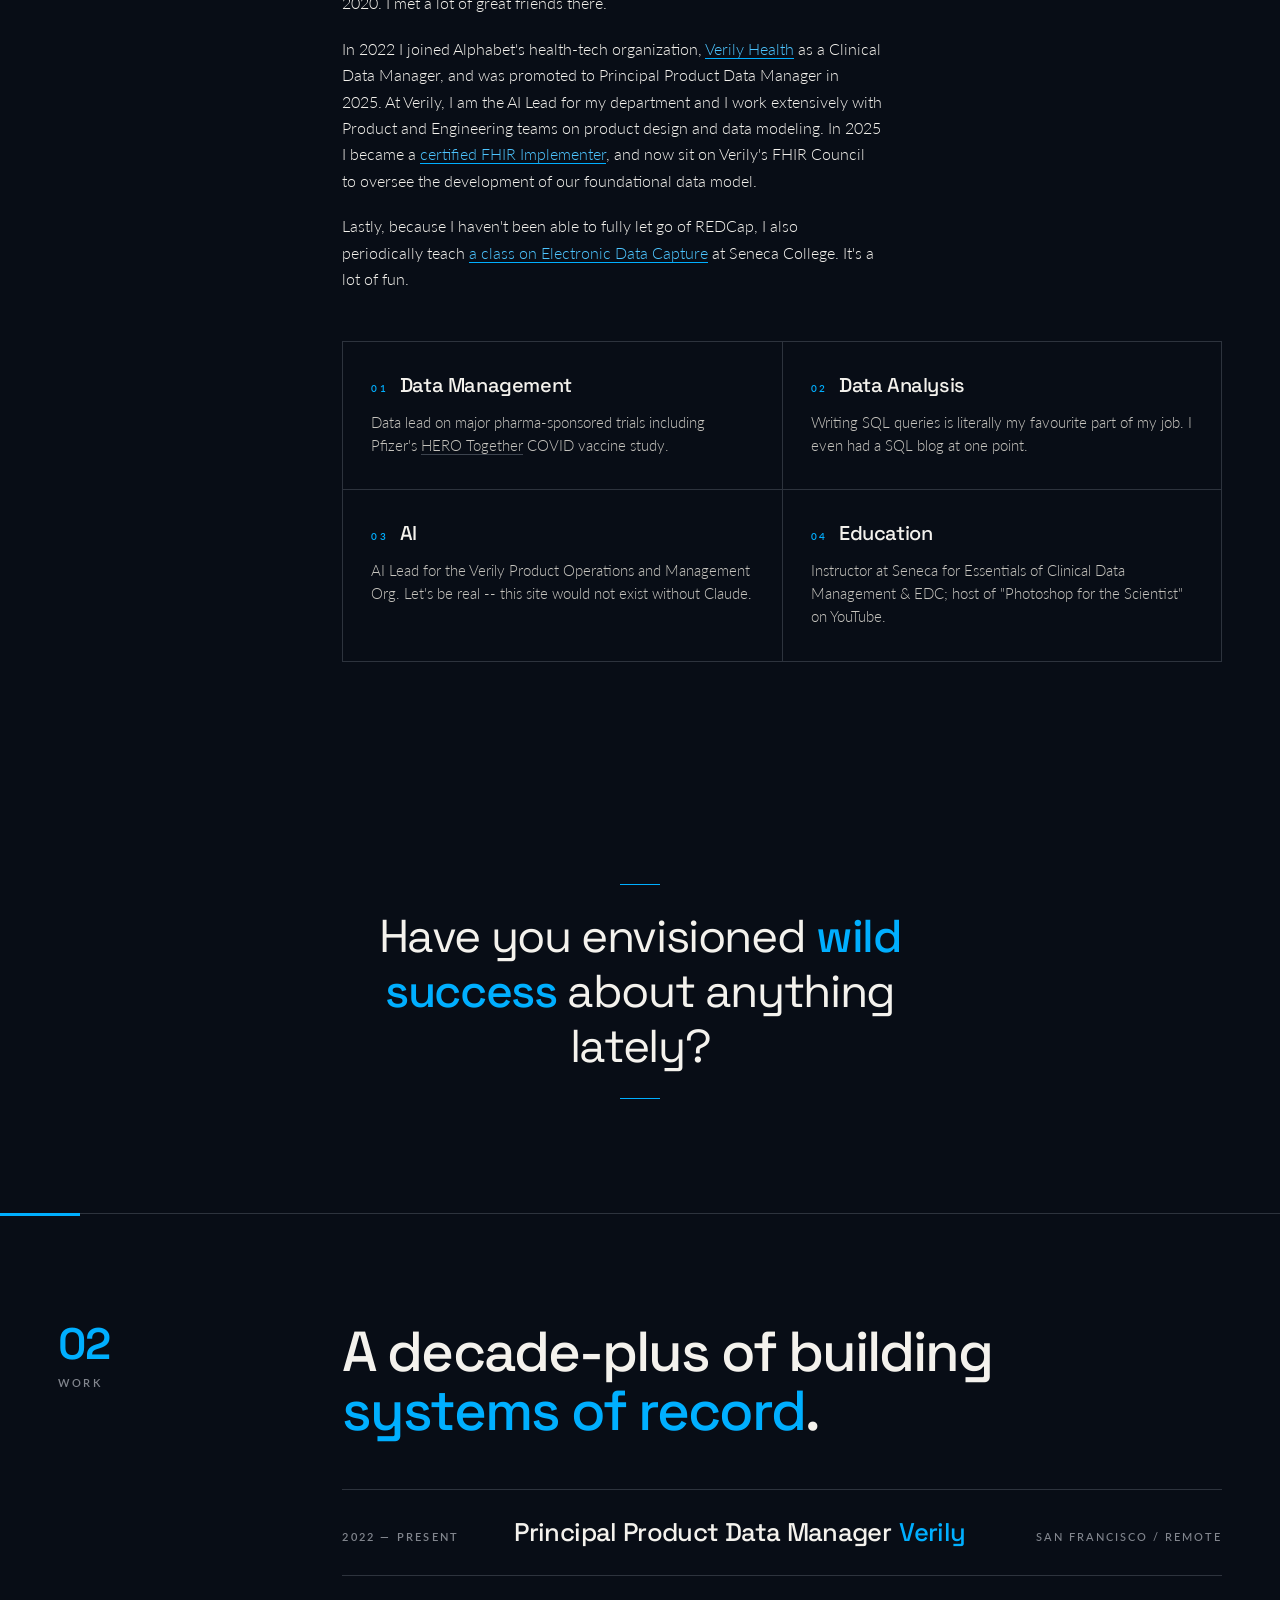
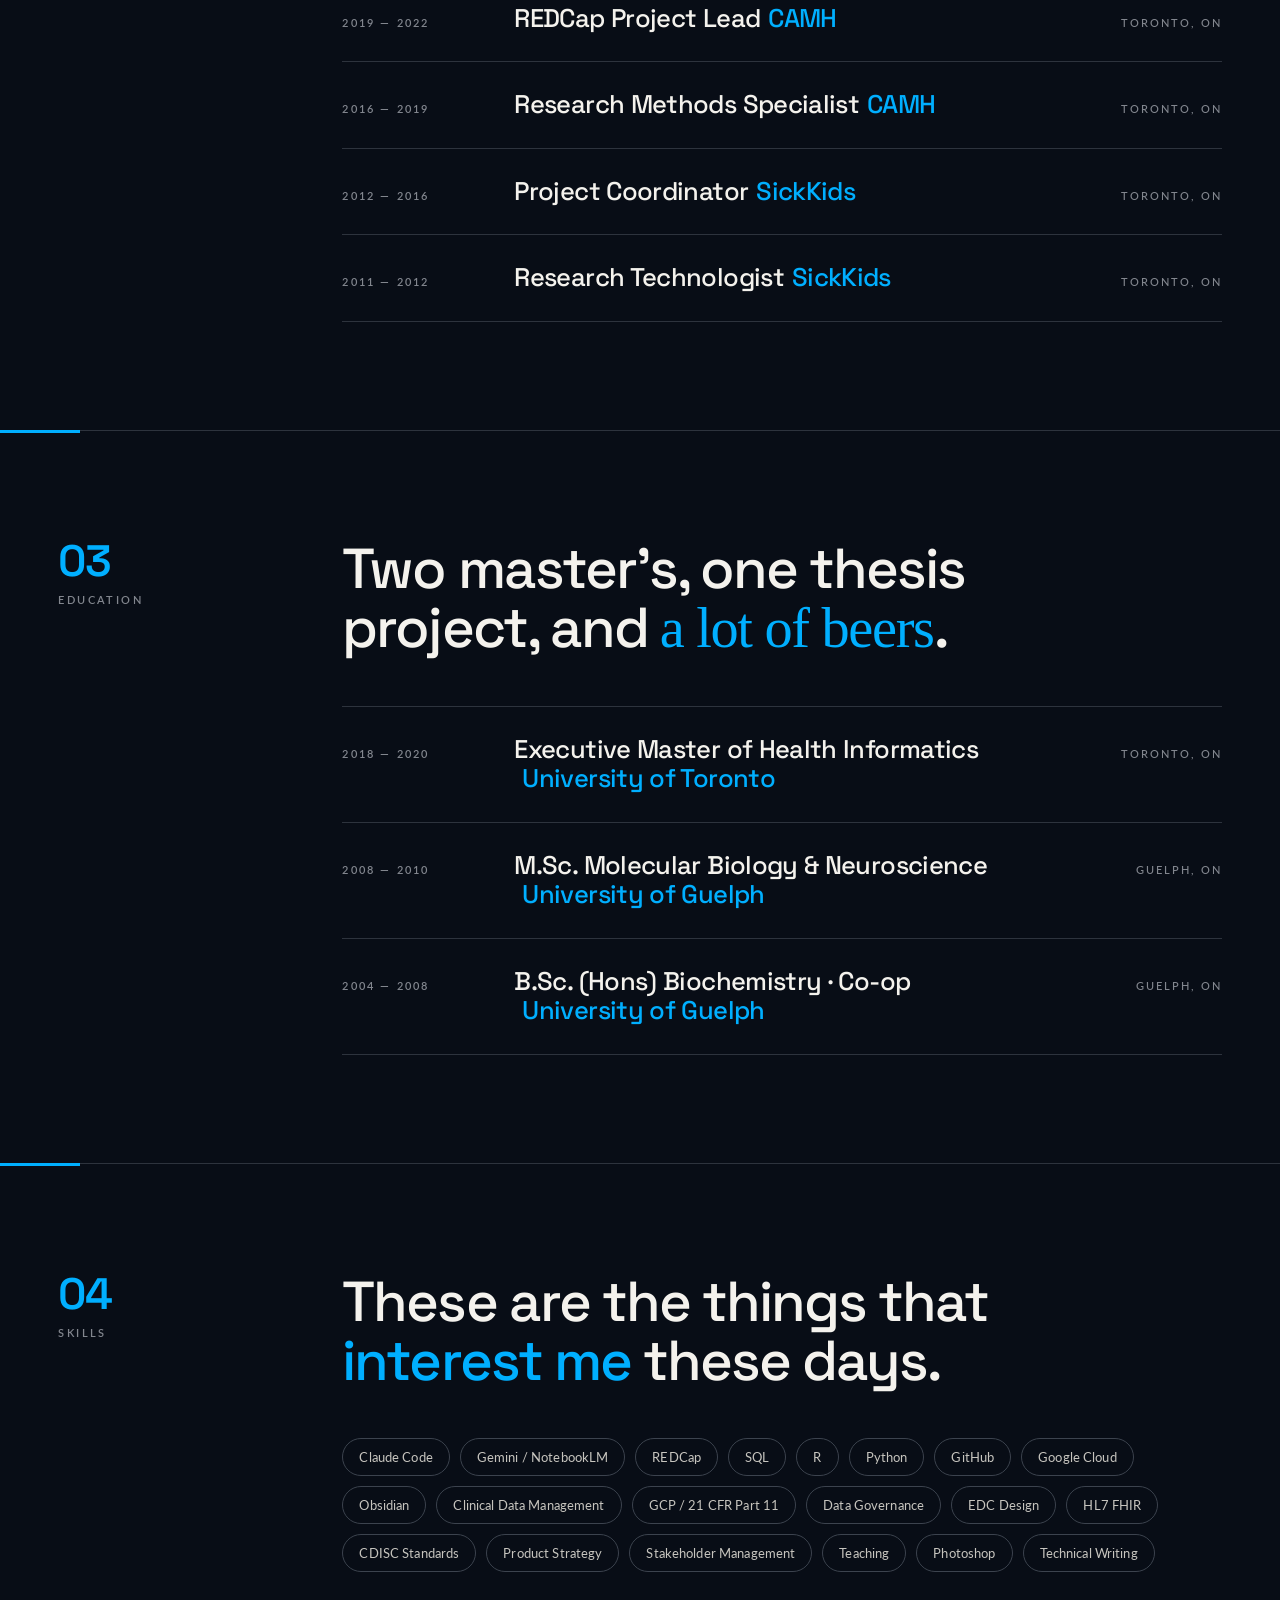
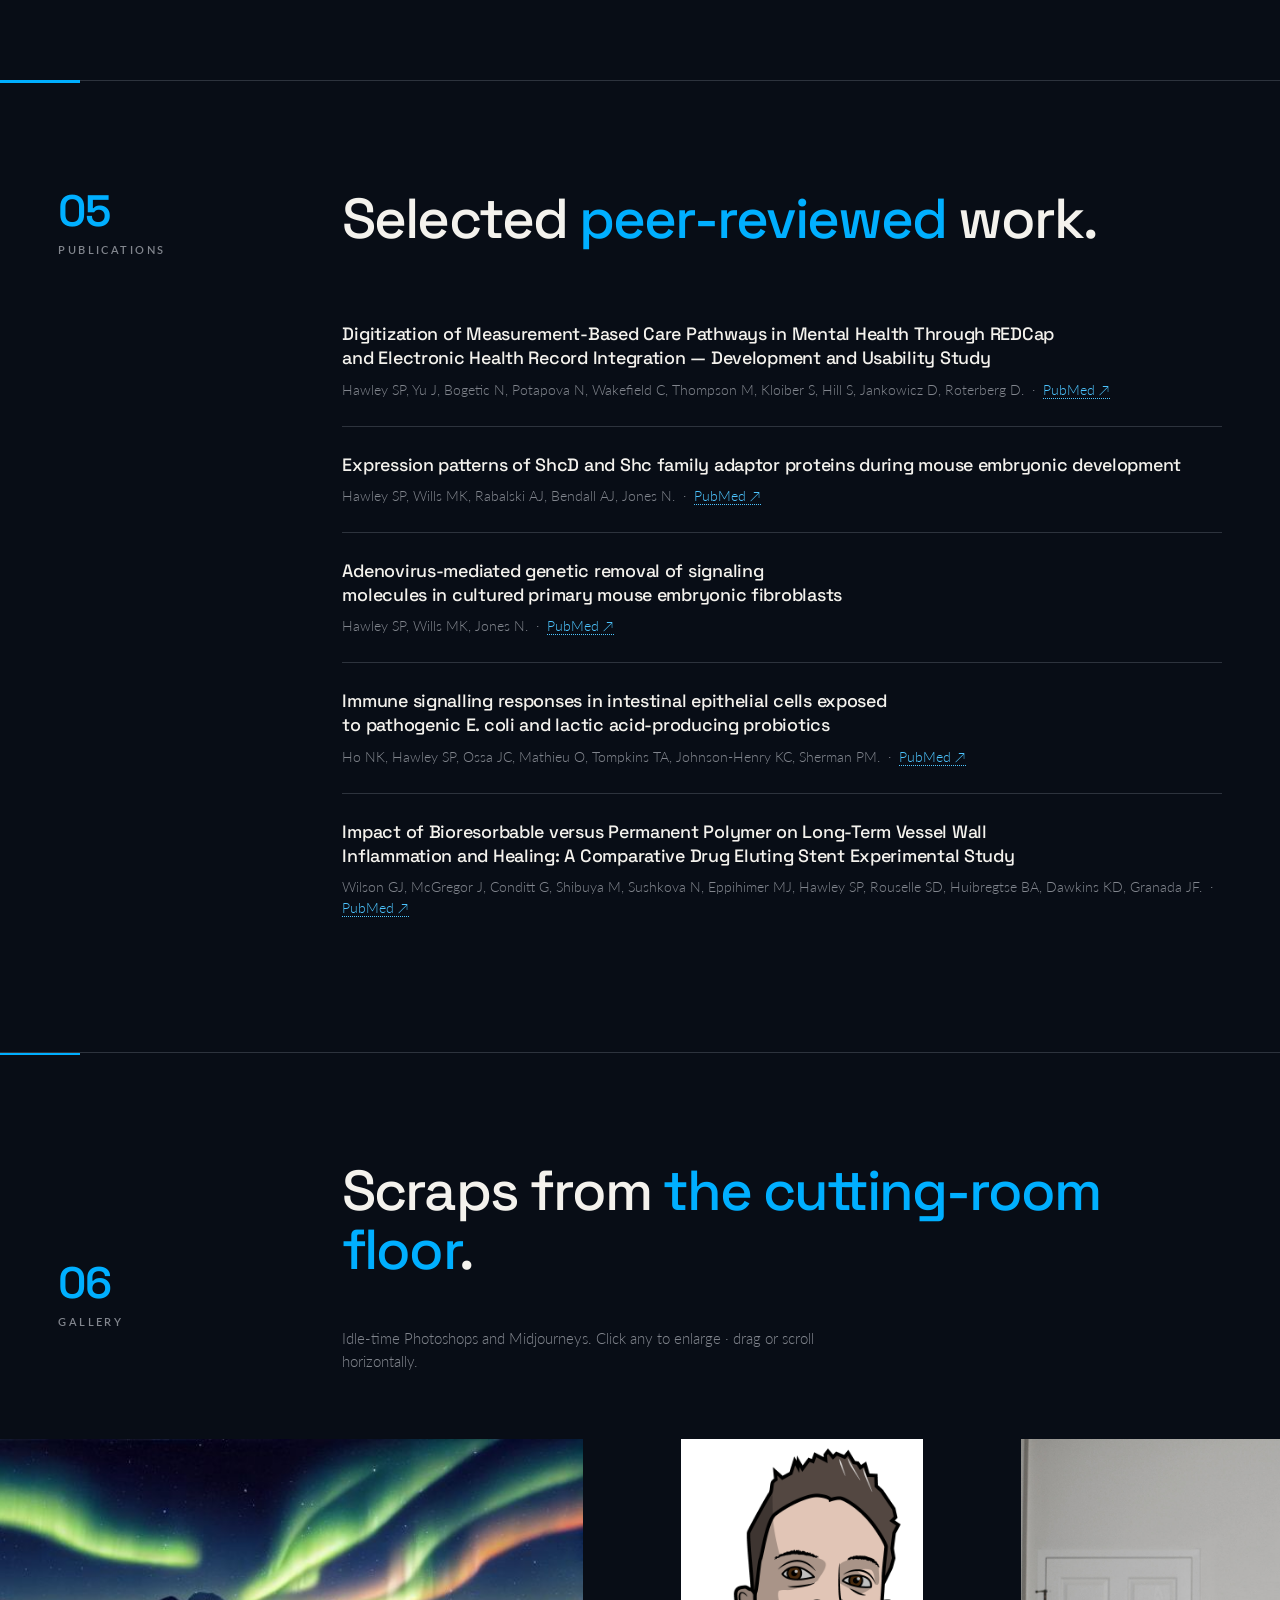
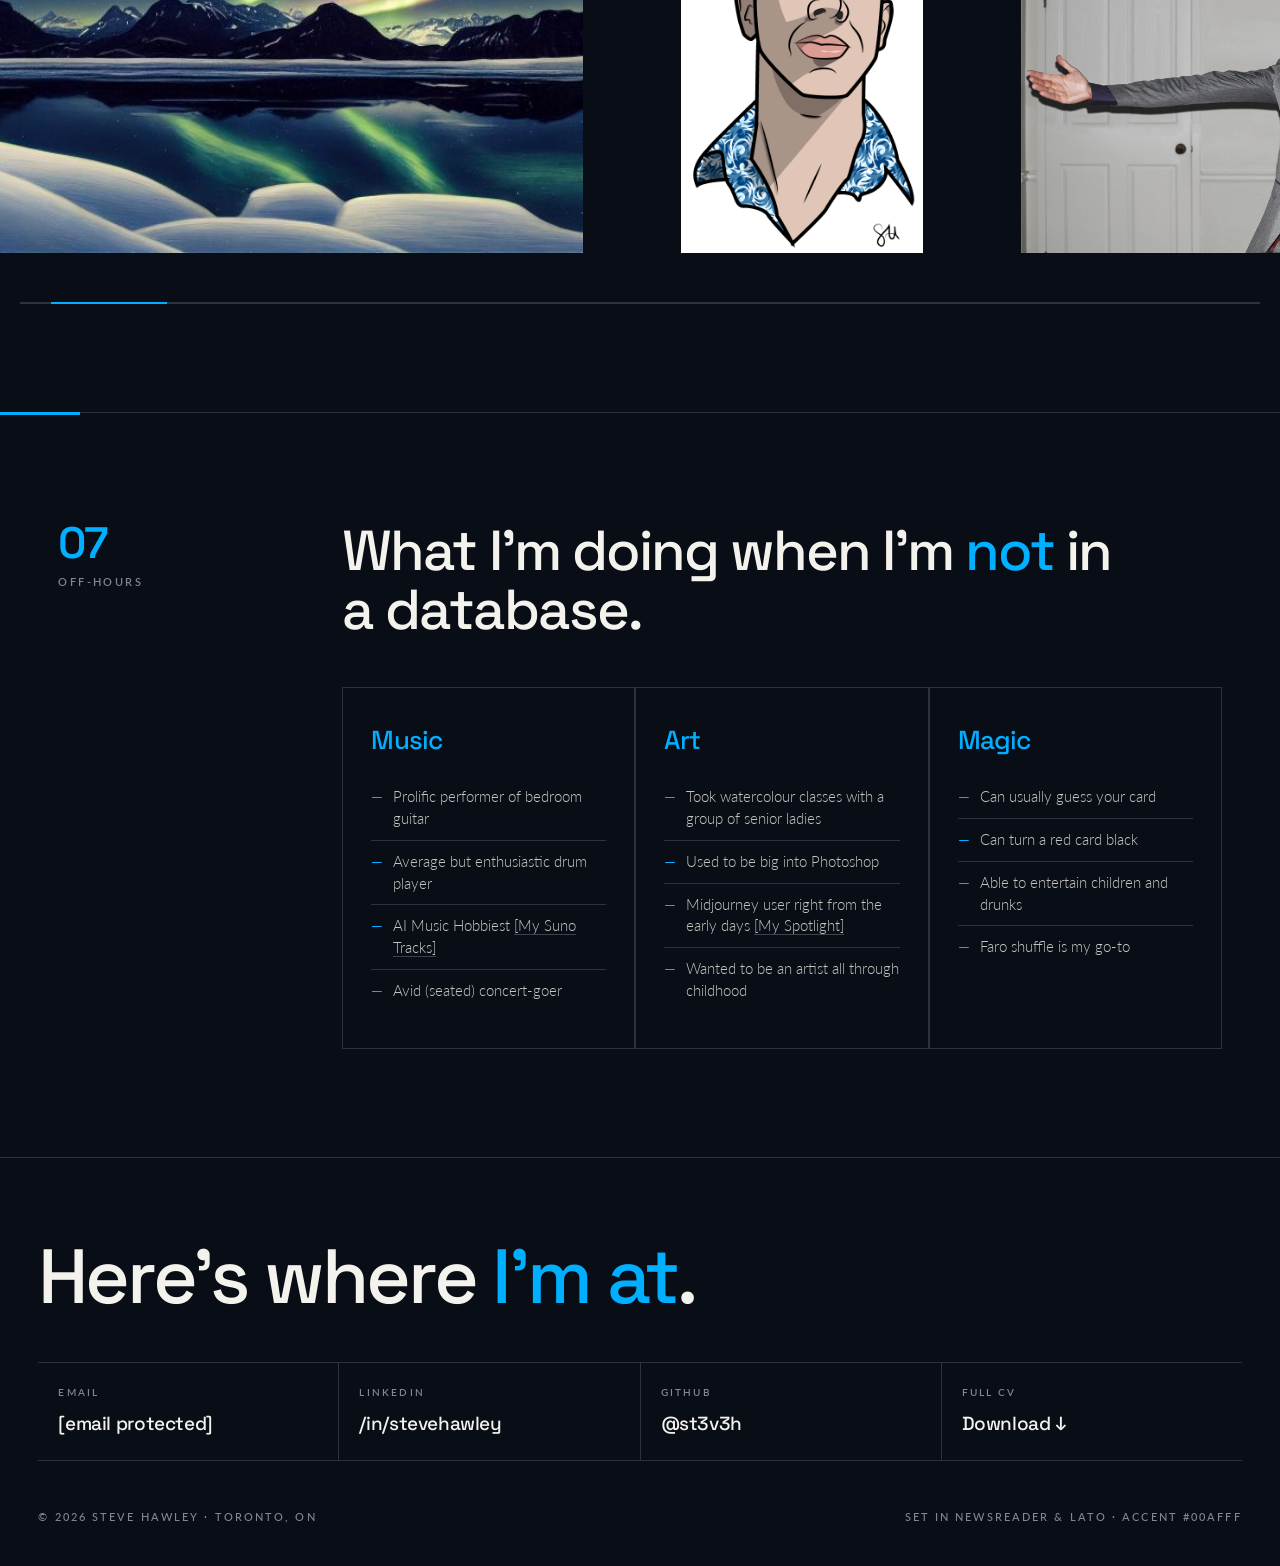
==== commit db93cfe7: "Restore grayscale filter and update image source" ====
--- a/index.html
+++ b/index.html
@@ -260,8 +260,8 @@
     width: 100%; height: 100%;
     object-fit: cover;
     object-position: center 20%;
-    /* filter: grayscale(100%) contrast(1.05); 
-    transition: filter .6s; */
+    filter: grayscale(100%) contrast(1.05); 
+    transition: filter .6s;
   }
   .hero-portrait:hover img { filter: grayscale(0) contrast(1); }
   .hero-portrait::after {
@@ -993,10 +993,10 @@
 
     <div class="hero-grid">
       <figure class="hero-portrait reveal d1">
-        <img src="assets/headshot2-2016.jpg" alt="Portrait of Steve Hawley">
+        <img src="assets/headshot-2016.jpg" alt="Portrait of Steve Hawley">
         <figcaption class="caption">
           <span>Fig. 01</span>
-          <span>Self-portrait</span>
+          <span>Self-portrait, B&amp;W</span>
         </figcaption>
       </figure>
 
